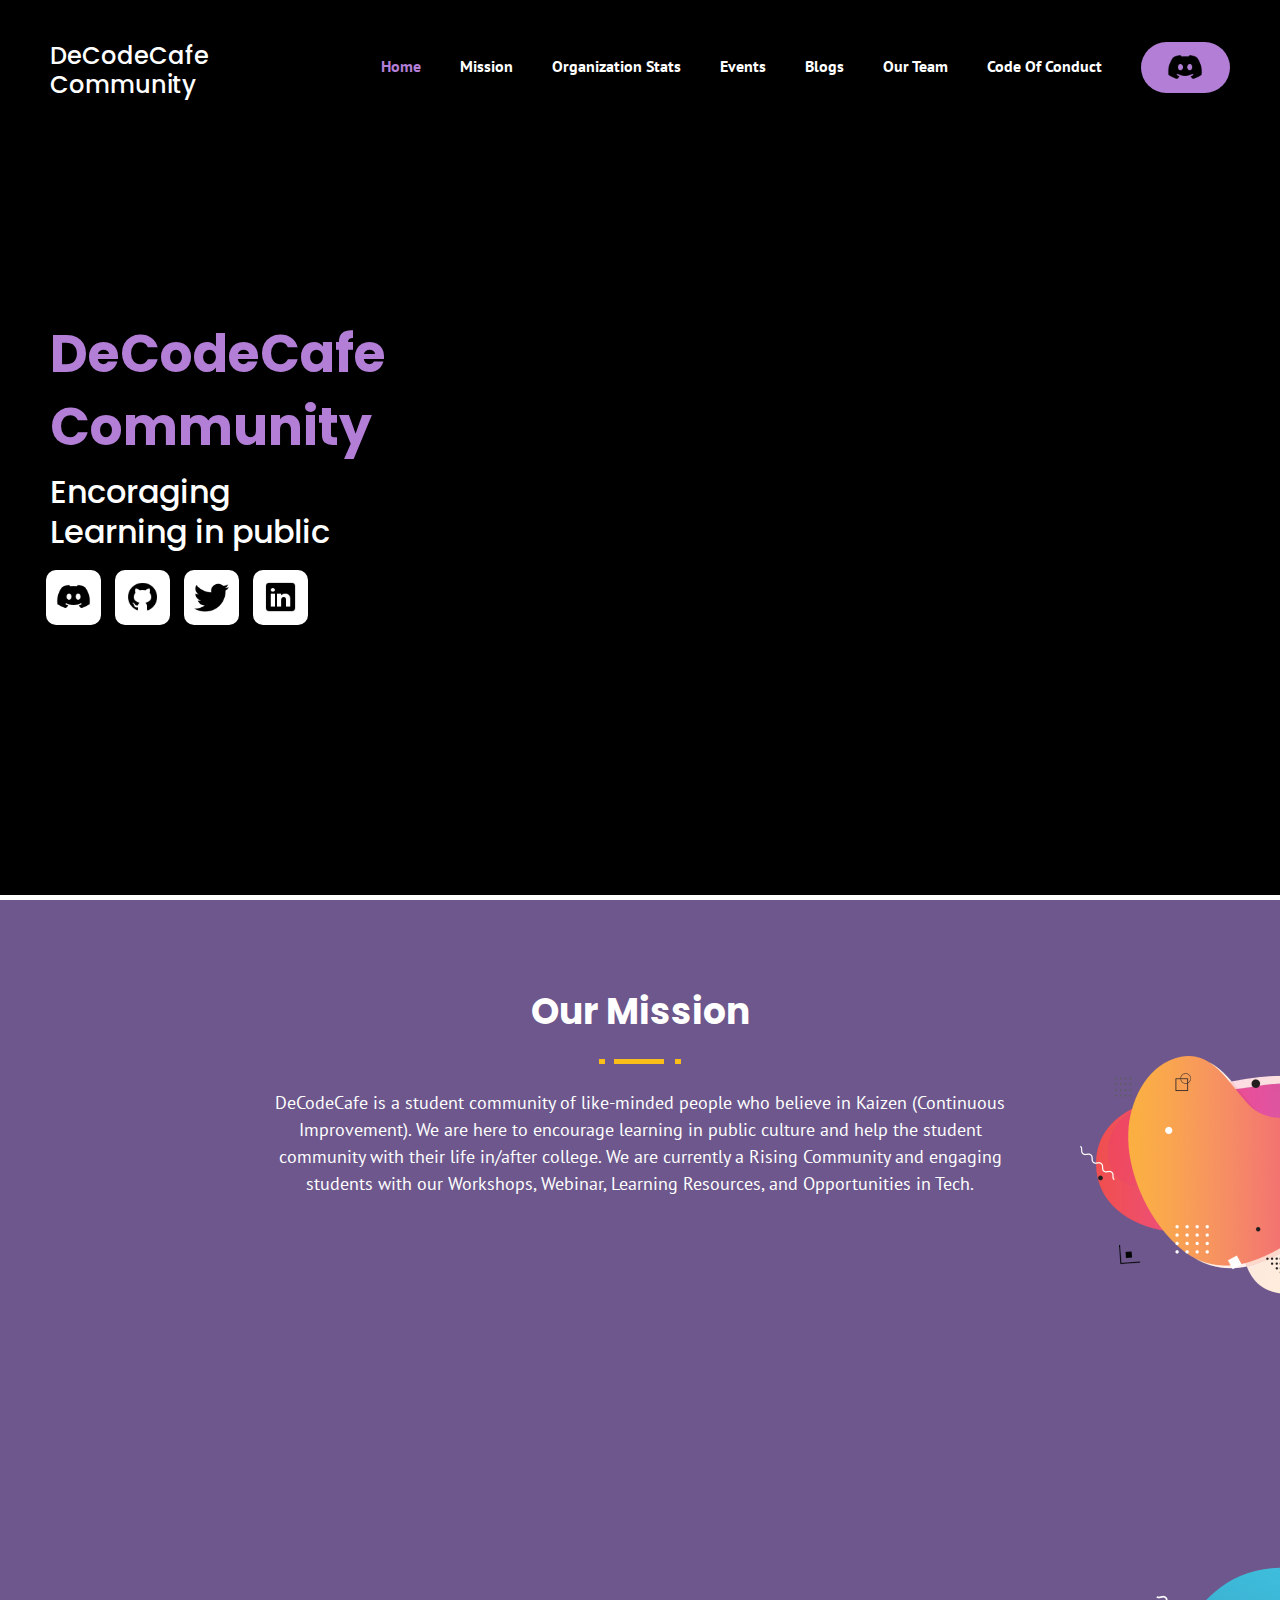
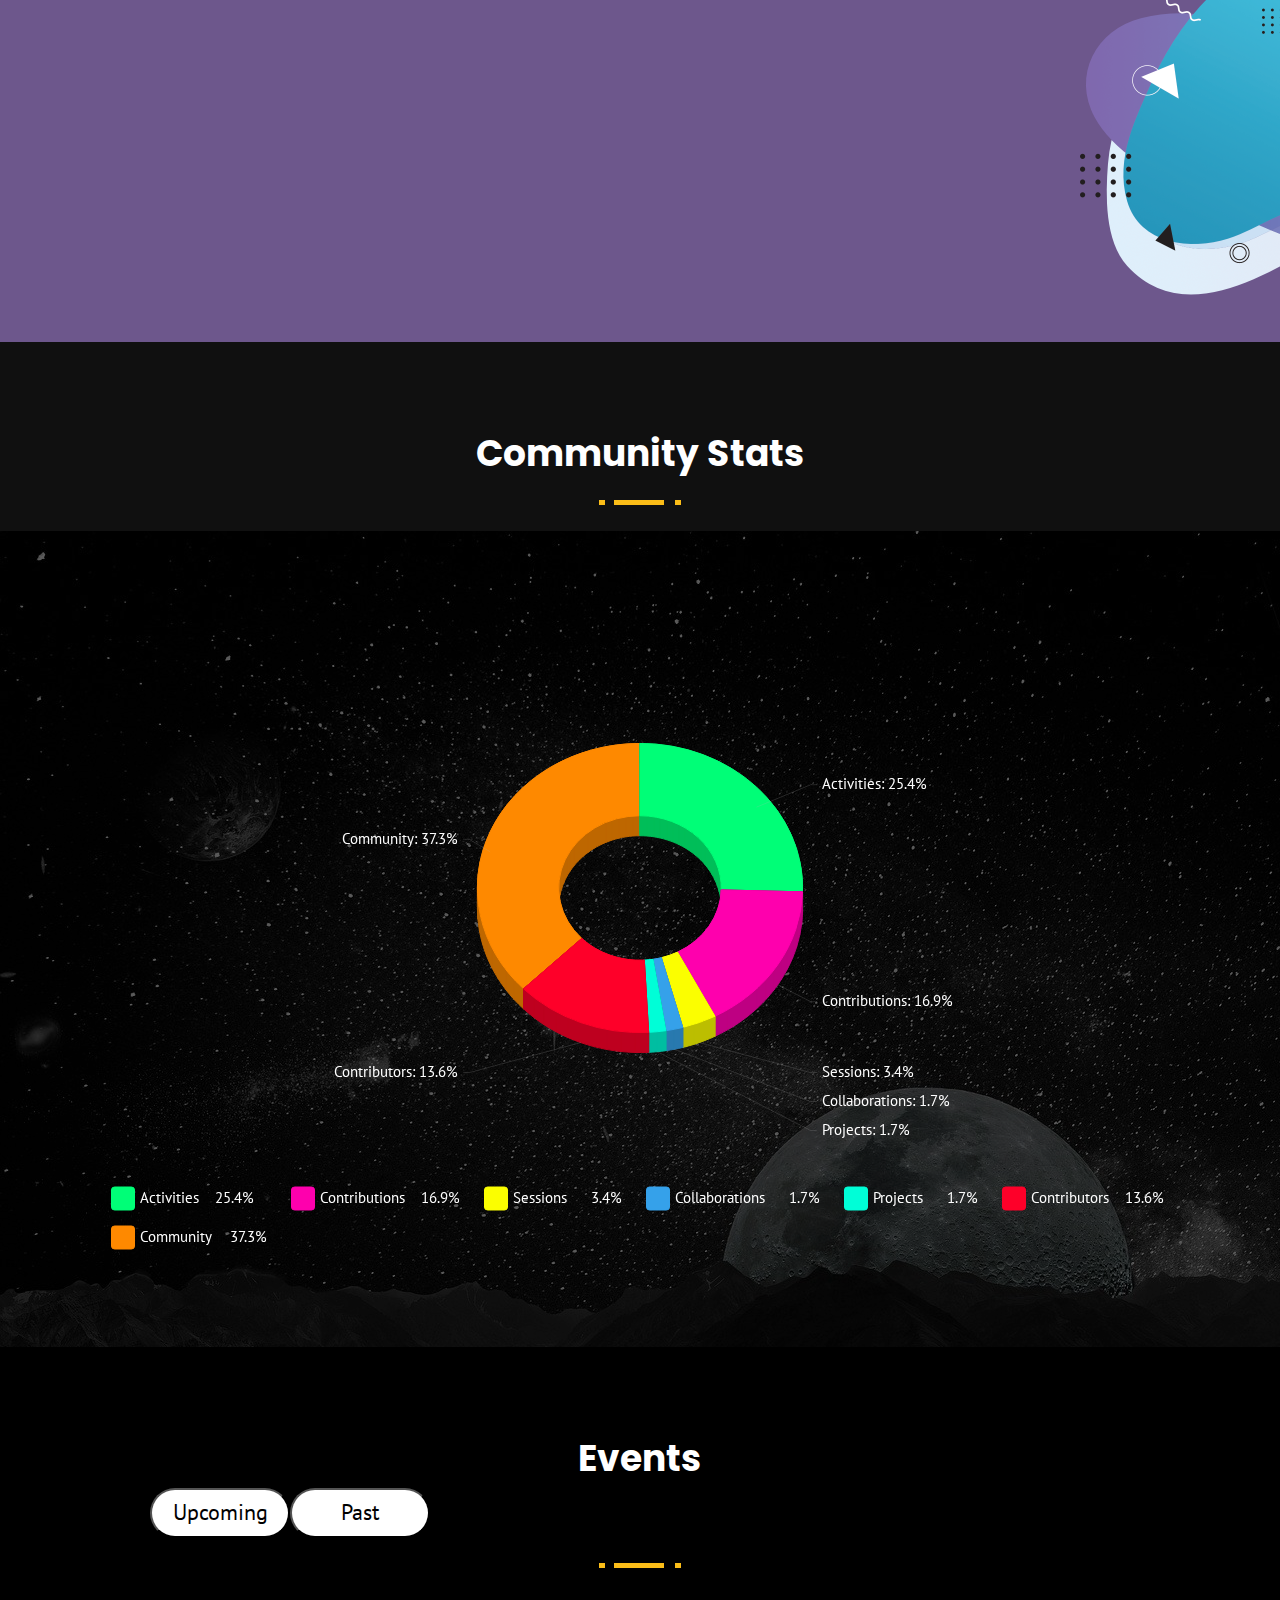
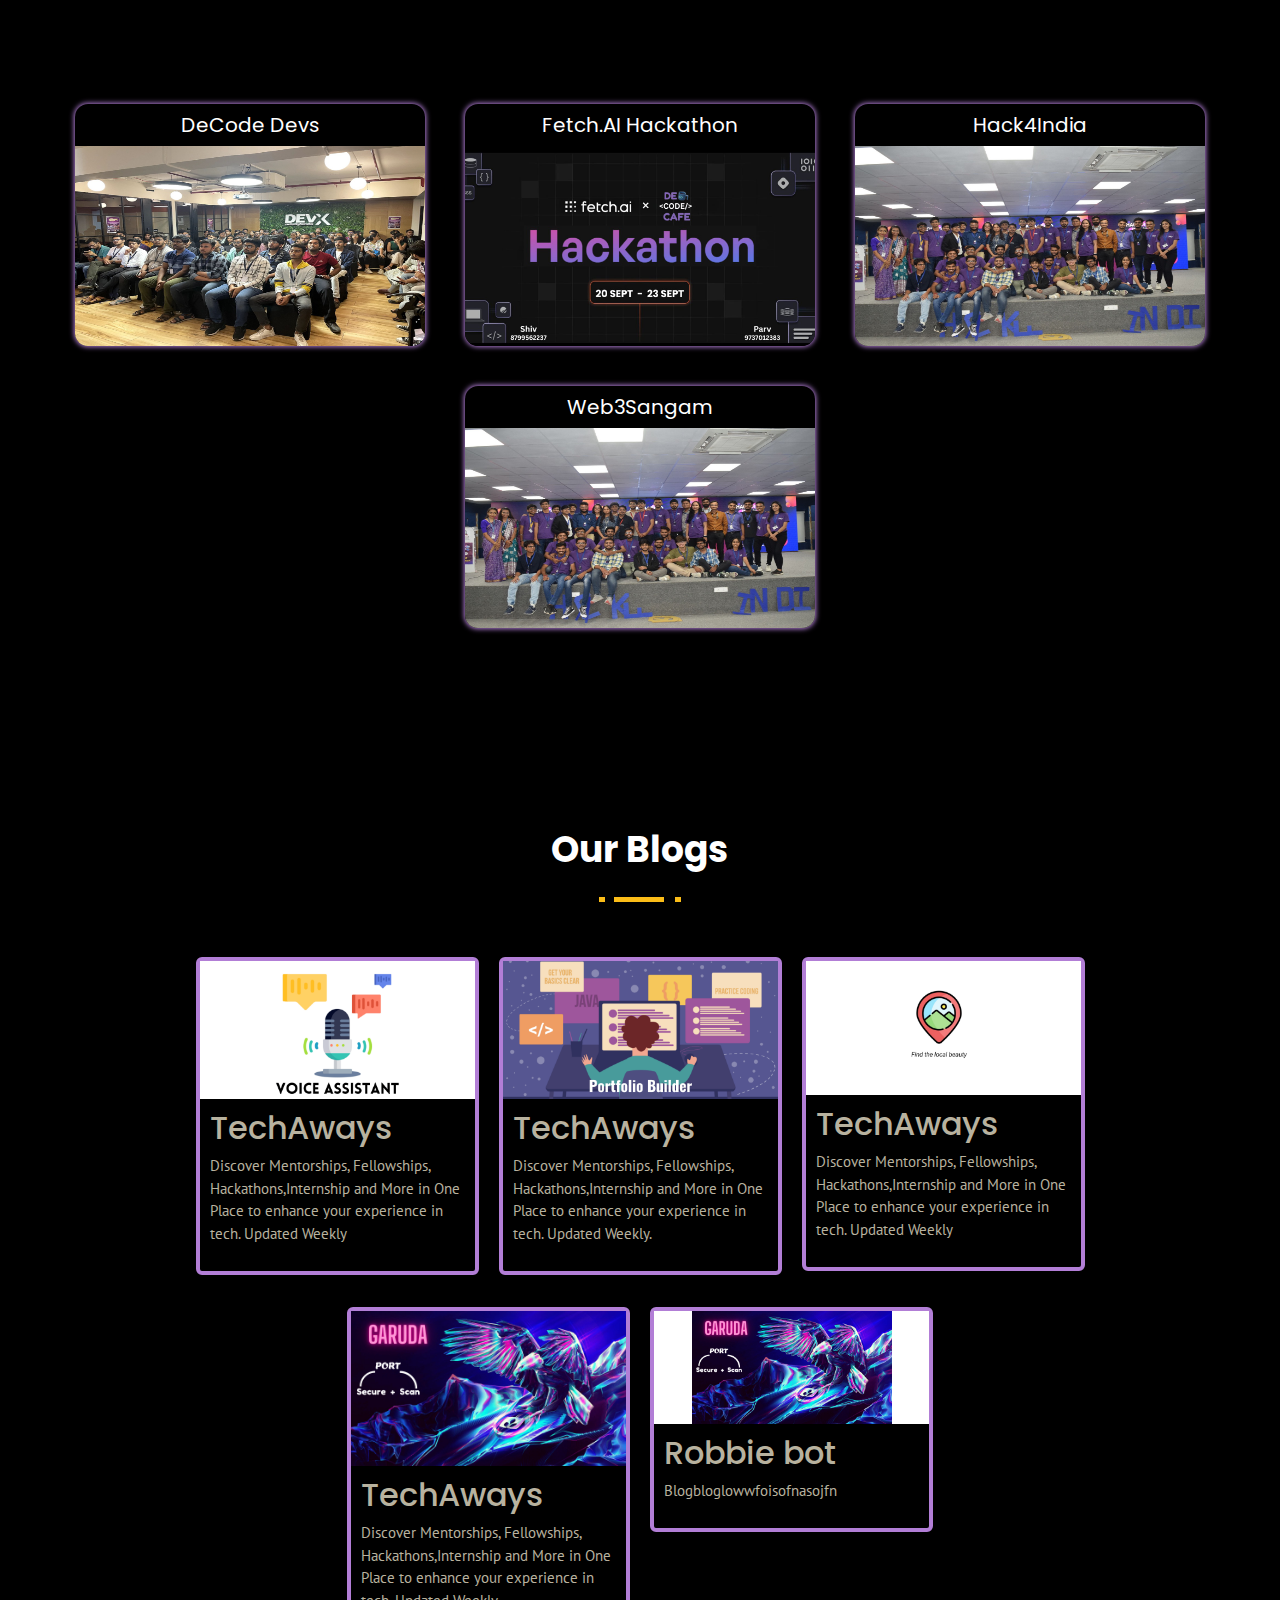
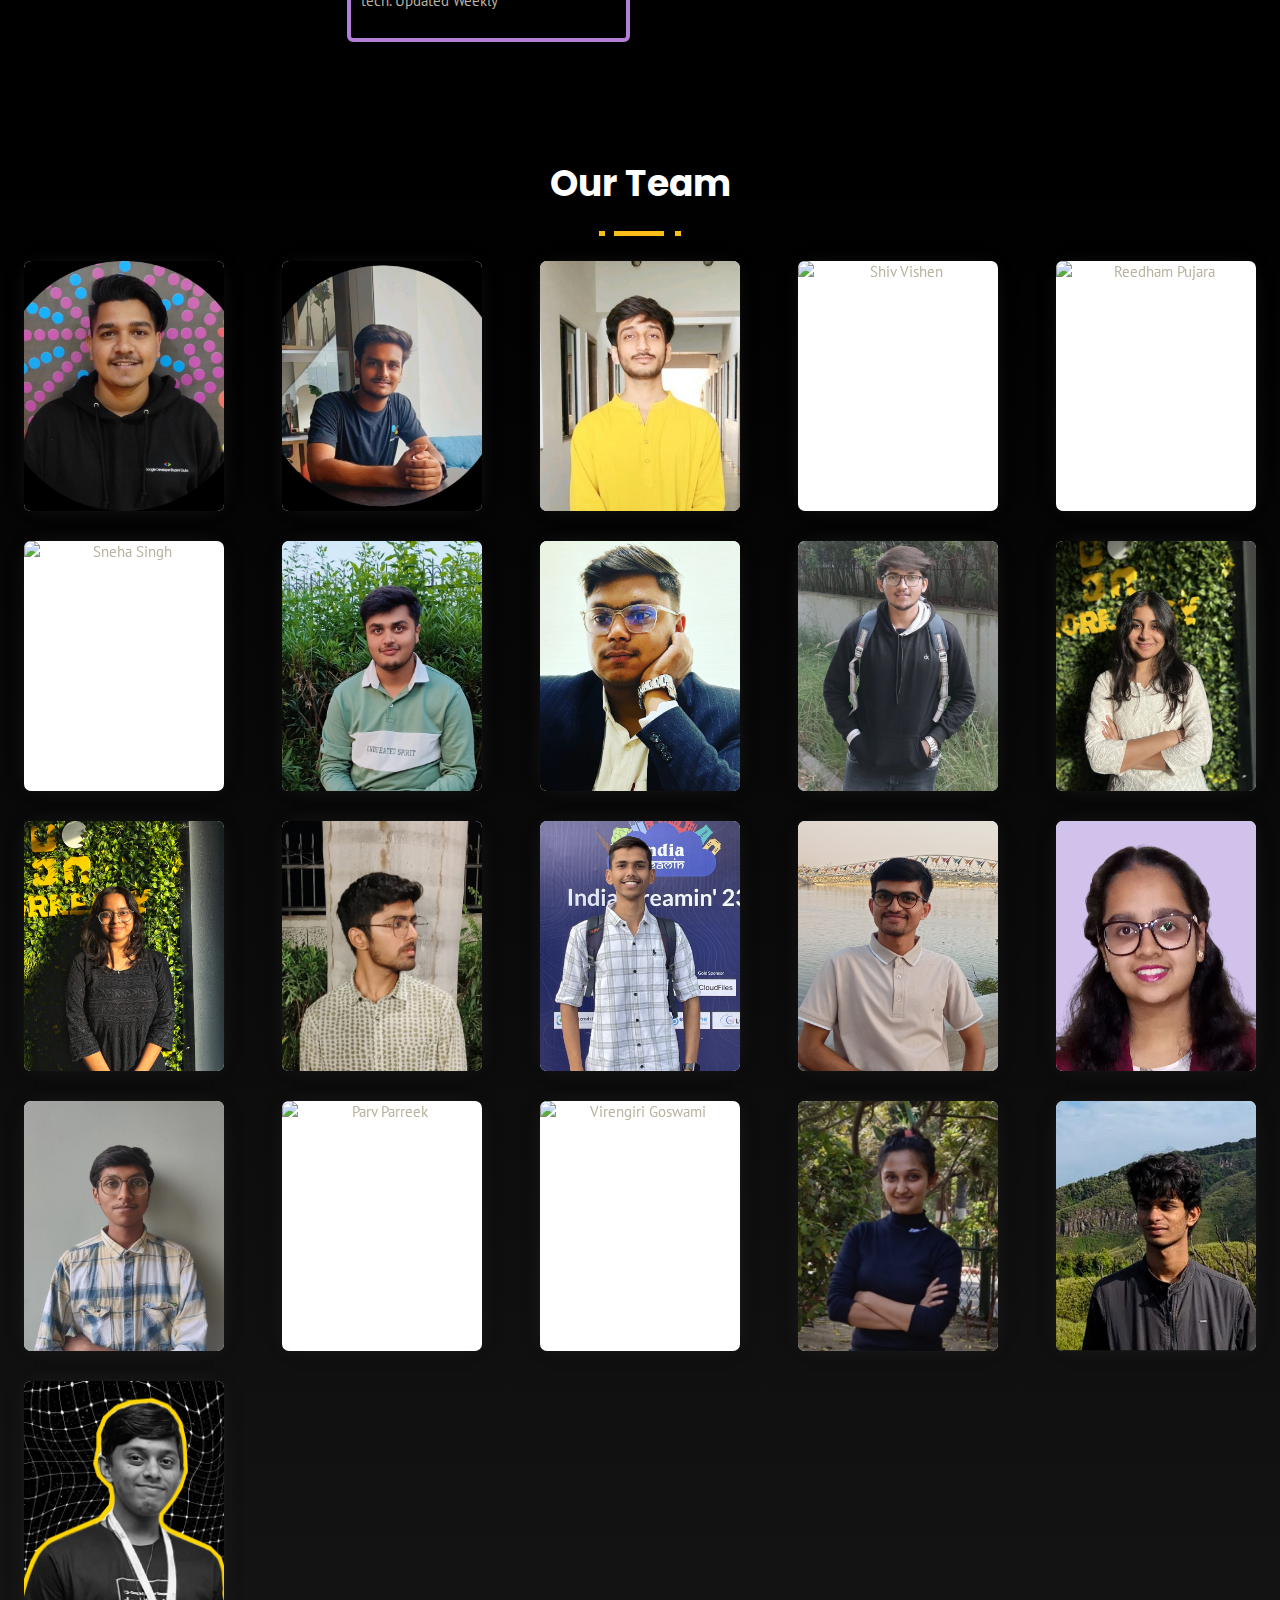
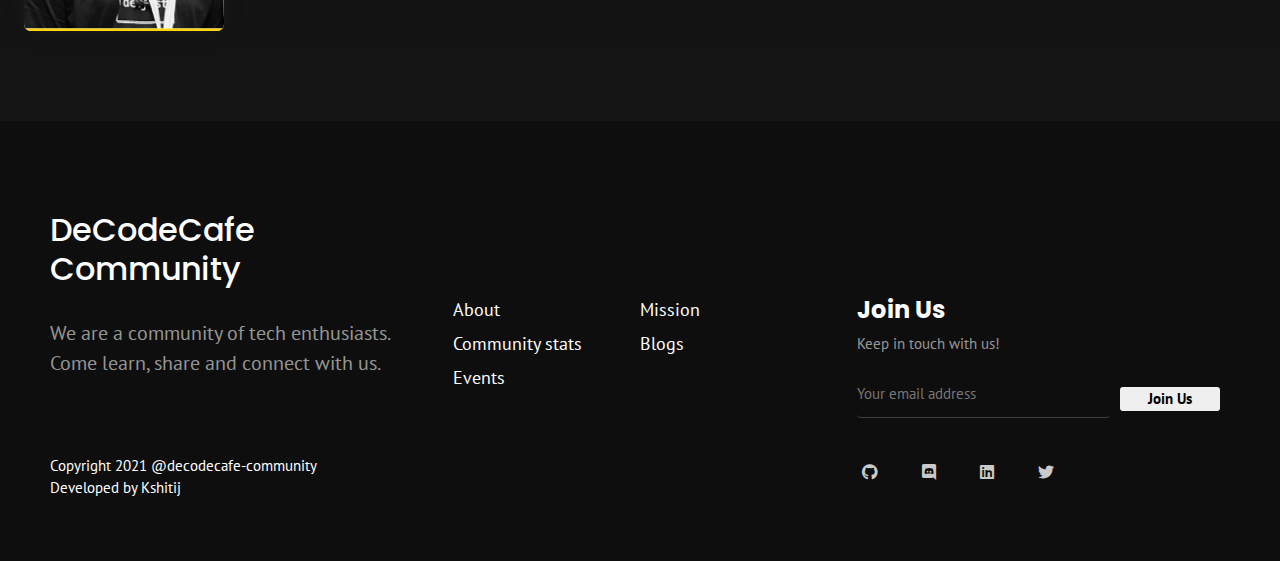
==== index.html @ fc72a438 "done" ====
<!DOCTYPE html>
<html lang="en" xml:lang="en">


<meta http-equiv="content-type" content="text/html;charset=UTF-8" />

<head>
    <meta charset="UTF-8" />
    <!-- Responsive Meta -->
    <meta name="viewport" content="width=device-width, initial-scale=1.0" />
    <meta property="og:image" content="images/image-media-3.jpg" />
    <meta http-equiv="X-UA-Compatible" content="ie=edge" />
    <!-- favicon & bookmark -->
    <link rel="apple-touch-icon-precomposed" sizes="144x144" href="images/bookmark.png" type="image/x-icon" />
    <!-- Font Family -->
    <link href="https://fonts.googleapis.com/css?family=PT+Sans:400,700" rel="stylesheet" />
    <link href="https://fonts.googleapis.com/css?family=Open+Sans:300,300i,400,400i,600,600i,700,700i,800,800i" rel="stylesheet" />
    <link href="https://fonts.googleapis.com/css?family=Poppins:300,400,500,600,700,800" rel="stylesheet" />
    <link rel="stylesheet" type="text/css" href="style.scss">
    <script src="https://s.pageclip.co/v1/pageclip.js" charset="utf-8"></script>
    <link rel="stylesheet" href="https://s.pageclip.co/v1/pageclip.css" media="screen">
    <!-- Website Title -->
    <title>Bauddhik-Geeks</title>

    <!-- Stylesheets Start -->
    <link rel="stylesheet" href="css/fontawesome.min.css" type="text/css" />
    <link rel="stylesheet" href="css/bootstrap.css" type="text/css" />
    <link rel="stylesheet" href="css/animate.css" type="text/css" />
    <link rel="stylesheet" href="css/owl.carousel.min.css" type="text/css" />
    <link rel="stylesheet" href="style.css" type="text/css" />
    <link rel="stylesheet" href="css/responsive.css" type="text/css" />
    <!-- Stylesheets End -->
    <!--[if lt IE 9]><script src="https://cdnjs.cloudflare.com/ajax/libs/html5shiv/3.7.3/html5shiv.js"></script><![endif]-->
    <!--[if lt IE 9]><script src="js/respond.js"></script><![endif]-->
</head>

<body>
    <!--Main Wrapper Start-->
    <div class="wrapper" id="top">
        <!--Header Start -->
        <header>
            <div class="container">
                <div class="row">
                    <div class="col-sm-6 col-md-3 logo bauddhik-logo">
                        <a href="#" title="Bauddhik-Geeks">
                        </a>
                        <a>
                            <h2 class="logo-txt" style="color: #fff;">
                                DeCodeCafe Community
                            </h2>

                        </a>
                    </div>
                    <div class="col-sm-6 col-md-9 main-menu" style="display: flex; justify-content: flex-end;">
                        <div class="menu-icon">
                            <span class="top"></span>
                            <span class="middle"></span>
                            <span class="bottom"></span>
                        </div>
                        <nav class="onepage">
                            <ul>
                                <li class="active"><a href="#about">Home</a></li>
                                <li><a href="#solution">Mission</a></li>
                                <li><a href="#token">Organization Stats</a></li>
                                <li><a href="#event">Events</a></li>
                                <li><a href="#blogs">Blogs</a></li>
                                <li><a href="#our-team">Our Team</a></li>
                                <li><a href="code-of-conduct.html">Code Of Conduct</a></li>

                                <li class="nav-btn">
                                    <a href="https://discord.gg/qAzMY9jFzd" target="_blank"><img style="margin-right: 5px" src="images/discord.png" height="35px" width="40px" /></a>
                                </li>
                            </ul>
                        </nav>
                    </div>
                </div>
            </div>
        </header>
        <!--Header End-->

        <!-- Content Section Start -->
        <div class="mid-container">
            <!-- Hero Section Start -->
            <div class="hero-main platinum-layout white-sec" id="about" style="background: black">
                <div class="animation-circle-main">
                    <div class="c-logo animate">
                    </div>
                    <svg></svg>
                </div>
                <!-- Background Animation Ends Here -->
                <div class="container" style="z-index: 999">
                    <div class="row align-items-center">
                        <div class="col-sm-12 col-md-6 hero-left">
                            <h1 class="center-name" style="font-weight: bold !important; color: #B27ED6 !important">
                                DeCodeCafe Community<br />
                            </h1>
                            <div class="sologan">Encoraging  <br>Learning in public
                            </div>
                            <div class="hero-btns popup" style="margin-top: 18px; margin-left: -4px">
                                <a href="https://discord.gg/qAzMY9jFzd" target="_blank"><button class="main-sc-btn"><img
                      src="images/discord.png" /></button></a>
                                <a href="https://github.com/DeCodeCafe" target="_blank"><button class="main-sc-btn"><img
                      src="images/github.png" /></button></a>
                                <a href="" target="_blank"><button class="main-sc-btn"><img
                      src="images/twiiter.png" /></button></a>
                                <a href="https://www.linkedin.com/company/decodecafe-community" target="_blank"><button
                    class="main-sc-btn"><img src="images/linkedin.png" /></button></a>
                            </div>

                        </div>
                        <div class="col-sm-12 col-md-6 wow fadeIn" data-wow-delay="0.5s" style="visibility: visible; animation-delay: 0.5s; animation-name: fadeIn"></div>
                    </div>
                </div>
            </div>
            <!-- Hero Section End -->

            <div class="benefits p-tb white-sec" style="position: relative" id="solution">
                <div id="gold-tech-bg"></div>
                <div class="gold-tech-bg-right"></div>
                <div id="gold-tech-bg-right2"></div>
                <div class="container">
                    <div class="sec-title text-center">
                        <h3>Our Mission</h3>
                    </div>
                    <div class="sub-txt text-center">
                        <p>DeCodeCafe is a student community of like-minded people who believe in Kaizen (Continuous Improvement). We are here to encourage learning in public culture and help the student community with their life in/after college. We are currently a Rising Community and engaging students with our Workshops, Webinar, Learning Resources, and Opportunities in Tech.
                        </p>
                    </div>
                </div>
                <div class="container">
                    <div class="benefits-boxes row">
                        <div class="col-md-6">
                            <div class="item wow fadeInUp" data-wow-delay="0.1s">
                                <div class="bf-details">
                                    <h3>Whom is it for?</h3>
                                    <p>Decode Cafe is a community designed for individuals interested in programming, software development, and technology. It aims to provide a space for developers, engineers, and tech enthusiasts to learn, share knowledge, and collaborate on projects. </p>
                                </div>
                            </div>

                        </div>
                        <div class="col-md-6">
                            <div class="item wow fadeInUp">
                                <div class="bf-image">
                                    <img width="70px" src="images/icon/shield.svg" alt="Cloud Based" />
                                </div>
                                <div class="bf-details">
                                    <h3>Benefits</h3>
                                    <p>Get opportunities in different domains and build your resume by creating various project by collaborating with other folks in the community.</p>
                                </div>
                            </div>
                        </div>
                        <div class="col-md-6">
                            <div class="item wow fadeInUp" data-wow-delay="0.1s">
                                <div class="bf-image">
                                    <img width="70px" src="images/icon/farm.svg" alt="No transaction fees" />
                                </div>
                                <div class="bf-details">
                                    <h3>Community</h3>
                                    <p>Being a techie community, we assure pretty much everything you ask for! We together conduct events and workshops, hold sessions and talks, and even host coding competitions and hackathons.</p>
                                </div>
                            </div>
                        </div>
                        <div class="col-md-6">
                            <div class="item wow fadeInUp">
                                <div class="bf-image">
                                    <img width="70px" src="images/icon/launch.svg" alt="Read Time Update" />
                                </div>
                                <div class="bf-details">
                                    <h3>Opportunities</h3>
                                    <p>The Organization is an opportunity bundle which includes many fields of knowledge. Explore it in your ways and learn it along us!</p>
                                </div>
                            </div>
                        </div>
                        <div class="col-md-6">
                            <div class="item wow fadeInUp" data-wow-delay="0.2s">
                                <div class="bf-image">
                                    <img width="70px" src="images/icon/swap.svg" alt="Strong teams & Advisors" />
                                </div>
                                <div class="bf-details">
                                    <h3>Reciprocate</h3>
                                    <p>Reciprocate your knowledge and skills with other techies in community enhancing EVERYONE's knowledge and growth.</p>
                                </div>
                            </div>
                        </div>
                        <div class="col-md-6">
                            <div class="item wow fadeInUp" data-wow-delay="0.2s">
                                <div class="bf-image">
                                    <img width="70px" src="images/icon/profit.svg" alt="Protects the identity" />
                                </div>
                                <div class="bf-details">
                                    <h3>Collaboration</h3>
                                    <p>Collaborate with folks from different regions and learn and connect with geeks</p>
                                </div>
                            </div>
                        </div>
                    </div>
                </div>
            </div>


            <!-- Token Structure start -->
            <div class="token-structure p-t white-sec" id="token">
                <div class="container">
                    <div class="sec-title text-center">
                        <h3>Community Stats</h3>
                    </div>
                </div>
                <div class="token-struc-bottom p-tb">
                    <div class="container token-bsc">
                        <div style="text-align: center;">
                            <ul class="token-bsc-content" style="list-style: none;">
                            </ul>
                        </div>
                        <div style="display: flex; justify-content: center; color: #fff !important">
                            <div id="amchart"></div>
                            <!-- Am Charts-->
                            <script src="assets/script/core.js"></script>
                            <script src="assets/script/chart.js"></script>
                            <script src="assets/script/dark.js"></script>
                            <script src="assets/script/animate.js"></script>
                            <script src="js/amChart.js"></script>
                        </div>
                    </div>
                </div>
            </div>
        </div>
        <!-- Token Structure end -->
      
        <!-- The Partner start -->

        <!-- Brand logo end -->
    </div>

    <!-- workshop section start from here  -->

    <div class="workshop_div p-tb" id="event">
        <section class="worksection">
            <div class="sec-title text-center worktitle">
                <h3>Events</h3>
                <div class="button">
                    <button class="Upcoming" onclick="display_upcoming_events()">Upcoming</button>
                    <button class="btn-4 past" onclick="display_past_events()">Past</button>
                </div>  
            </div>
            <div class="workrow">
                <!-- Events will be dynamically added here -->
            </div>
        </section>
    </div>
    

    <!-- workshop section end  -->

    <div id="blogs" class="p-tb white-sec dark-bg blog-section">
        <div class="sec-title text-center">
            <h3>Our Blogs</h3>
        </div>
        <div class="container">
            <div class="partner-logo-row">
                <div class="item prj-item">
                    <a href="https://techaways.tech/">
                        <img src="images/projects/voiceassi.png" style="max-width: 100%; max-height: 200px" alt="loclens">
                    </a>
                    <div class="prj-desc">
                        <h2>TechAways</h3>
                            <p>Discover Mentorships, Fellowships, Hackathons,Internship and More in One Place to enhance your experience in tech. Updated Weekly</p>
                            <!-- <span class="prj-author">-By <a href="https://github.com/Nitesh-thapliyal">Nitesh Thapliyal</a></span> -->
                    </div>
                </div>
                <div class="item prj-item">
                    <a href="https://techaways.tech/">
                        <img src="images/projects/protfoliobuild.png" style="max-width: 100%; max-height: 200px" alt="loclens">
                    </a>
                    <div class="prj-desc">
                        <h2>TechAways</h2>
                        <p>Discover Mentorships, Fellowships, Hackathons,Internship and More in One Place to enhance your experience in tech. Updated Weekly.</p>
                        <!-- <span class="prj-author">-By <a href="https://github.com/harikanani">Hari kanani</a></span> -->
                    </div>
                </div>
                <div class="item prj-item">
                    <a href="https://techaways.tech/">
                        <img src="images/projects/loclens.jpg" style="max-width: 100%; max-height: 200px" alt="loclens">
                    </a>
                    <div class="prj-desc">
                        <h2>TechAways</h2>
                        <p>Discover Mentorships, Fellowships, Hackathons,Internship and More in One Place to enhance your experience in tech. Updated Weekly</p>
                        <!-- <span class="prj-author">-By <a href="https://github.com/kevalvavaliya">Keval</a>, <a href="https://github.com/abhigoyani">Abhi</a> and <a href="https://github.com/adityamangal1">Aditya</a></span> -->
                    </div>
                </div>
                <div class="item prj-item">
                    <a href="https://techaways.tech/">
                        <img src="images/projects/garuda.jpeg" style="max-width: 100%; max-height: 200px" alt="garuda">
                    </a>
                    <div class="prj-desc">
                        <h2>TechAways</h3>
                            <p>Discover Mentorships, Fellowships, Hackathons,Internship and More in One Place to enhance your experience in tech. Updated Weekly</p>
                            <!-- <span class="prj-author">-By <a href="https://github.com/MrinankBhowmick">Mrinank</a></span> -->
                    </div>
                </div>
                <div class="item prj-item">
                    <div style="text-align: center;background-color:#fff;">
                        <a href="https://techaways.tech/">
                            <img src="images/projects/garuda.jpeg" style="width:200px; max-height: 200px;" alt="garuda">
                        </a>
                    </div>
                    <div class="prj-desc">
                        <h2>Robbie bot</h3>
                            <p>Blogbloglowwfoisofnasojfn</p>
                    </div>
                </div>
            </div>
        </div>

    </div>
    <!-- The Partner end -->
    <!-- The Media start -->
    <div class="blog-section p-tb" style="background: #f2f2f2" id="our-team">
        <div class="container">
            <div class="sec-title text-center" style="color: #fff">
                <h3>Our Team</h3>
            </div>
        </div>
        <div class="contributors"></div>
    </div>
    <!-- The Media end -->
    <div class="eeflux-quote">

    </div>
    <!-- Content Section End -->
    <div class="clear"></div>

    <div class="end-searching"></div>

    <!--footer Start-->
    <footer class="footer-3">
        <div class="container">
            <div class="row">
                <div class="col-md-4 footer-box-1">
                    <div class="footer-logo">
                        <a href="#top" title="">
                            <h2>DeCodeCafe Community</h2>
                        </a>
                    </div>
                    <p style="font-size: 20px; font-weight: 400">We are a community of tech enthusiasts. Come learn, share and connect with us.
                    </p>
                </div>
                <div class="col-md-4 footer-box-2">
                    <ul class="footer-menu onepage">
                        <li><a href="#about">About</a></li>
                        <li><a href="#solution">Mission</a></li>
                        <li><a href="#token">Community stats</a></li>
                        <li id="documetation"><a href="#blogs">Blogs</a></li>
                        <li id="whitepaper"><a href="#event">Events</a></li>
                        <li></li>
                    </ul>
                </div>

                <div class="col-md-4 footer-box-3">
                    <h4>Join Us</h4>
                    <p>Keep in touch with us!</p>
                    <div class="newsletter">
                        <form action="mailchimp here" method="post">
                            <div class="input"><input type="email" name="email" placeholder="Your email address" required /></div>
                            <button type="submit" class="pageclip-form__submit submit news_email_submit"><span>Join Us</span></button>
                            <!--<div class="submit"><input class="btn" type="submit" name="subscribe" value="Join us" /></div> -->
                        </form>
                    </div>
                    <div class="socials" id="socials">
                        <ul>
                            <li>
                                <a href="http://127.0.0.1:5500/images/github.png"><i class="fab fa-github"></i></a>
                            </li>
                            <li>
                                <a href="https://discord.gg/qAzMY9jFzd"><i class="fab fa-discord"></i></a>
                            </li>
                            <li>
                                <a href="http://127.0.0.1:5500/images/linkedin.png"><i class="fab fa-linkedin"></i></a>
                            </li>
                            <li>
                                <a href="http://127.0.0.1:5500/"><i class="fab fa-twitter"></i></a>
                            </li>
                        </ul>
                    </div>
                </div>
            </div>
            <div class="row">
                <div class="col-md-4">
                    <div class="copyrights style-1">Copyright 2021 @decodecafe-community</div>
                    <div>
                        <p style="color: #fff;"> Developed by <a style="color: #ffffff;" href="https://techaways.tech/">
                       <a style="color: #ffffff;" href="https://techaways.tech/">Kshitij</a> </P>
                    </div>

                </div>
            </div>
        </div>
    </footer>
    <!--footer end-->
    </div>
    <!--Main Wrapper End-->

    <script src="js/jquery.min.js"></script>
    <script src="js/bootstrap.min.js"></script>
    <script src="js/onpagescroll.js"></script>
    <script src="js/wow.min.js"></script>
    <script src="js/jquery.countdown.js"></script>
    <script src="js/owl.carousel.js"></script>
    <script src="js/Chart.js"></script>
    <script src="js/chart-function.js"></script>
    <script src="js/script.js"></script>
    <script src="js/particles.js"></script>
    <script src="js/gold-app.js"></script>
    <script type="text/javascript">
        function isScrolledIntoView(elem) {
            var docViewTop = jQuery(window).scrollTop()
            var docViewBottom = docViewTop + jQuery(window).height()
            var elemTop = jQuery(elem).offset().top
            var elemBottom = elemTop + jQuery(elem).height()
            return elemBottom <= docViewBottom && elemTop >= docViewTop
        }
        jQuery(window).scroll(function() {
            jQuery('.about-mercury-animation').each(function() {
                if (isScrolledIntoView(this) === true) {
                    jQuery(this).addClass('visible')
                }
            })
            jQuery('.token-pricing-section').each(function() {
                if (isScrolledIntoView(this) === true) {
                    jQuery(this).addClass('visible')
                }
            })
        })
        jQuery(document).ready(function() {
            jQuery('.allocation-list-point li:first-child').addClass('hover')
            jQuery('.allocation-list-point li .point').hover(function() {
                jQuery('.allocation-list-point li').removeClass('hover')
                jQuery(this).parent('li').addClass('hover')
            })
        })
    </script>
    <script>
        $('g:has(> g[stroke="#3cabff"])').hide();
    </script>
    <script>
        // When the user clicks on div, open the popup
        function myFunction() {
            console.log(1)
            var popup = jQuery('#myPopup')
            popup.toggleClass('show')
        }
    </script>
    <script>
        $(window).on('load', function() {
            setTimeout(removeLoader, 1000);
        });

        function removeLoader() {
            $('#loading').hide();
        }
    </script>
    <script src="js/contri.js"></script>
    <script src="js/main_workshop.js"></script>
</body>

</html>
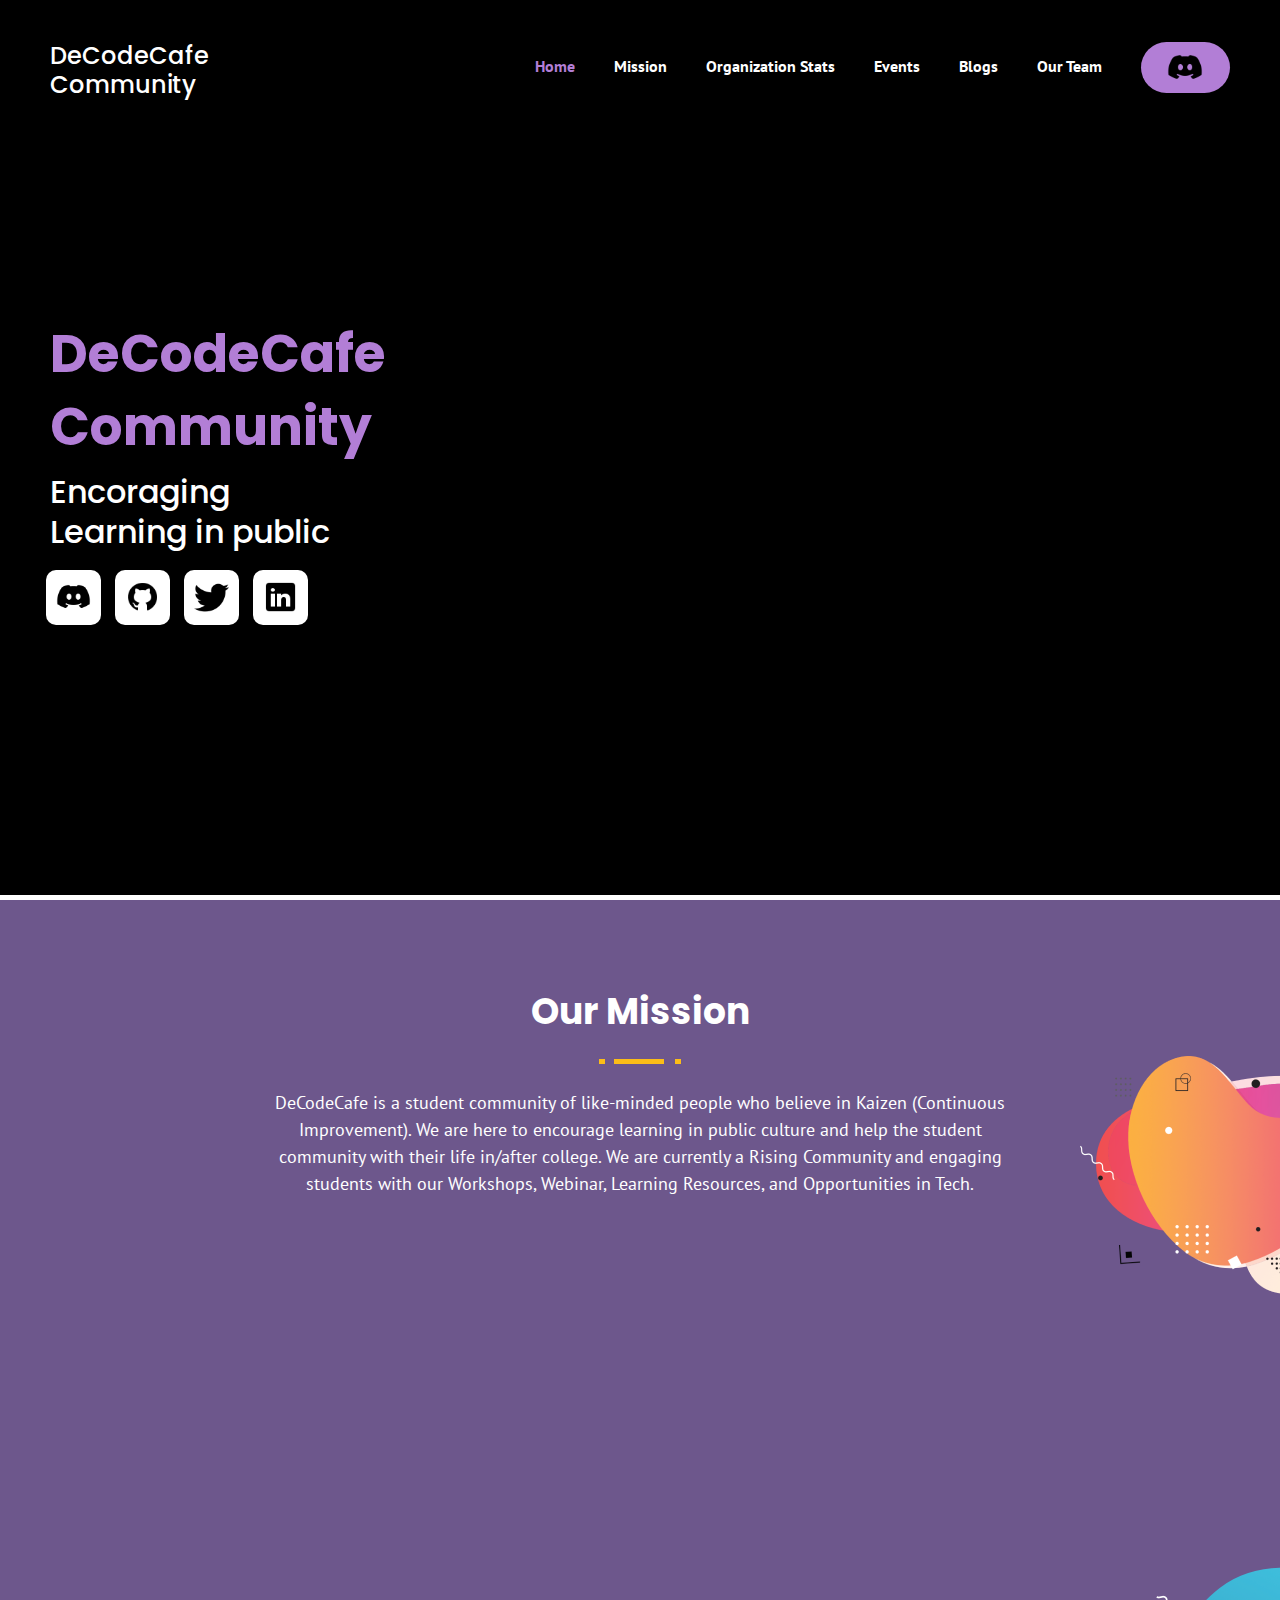
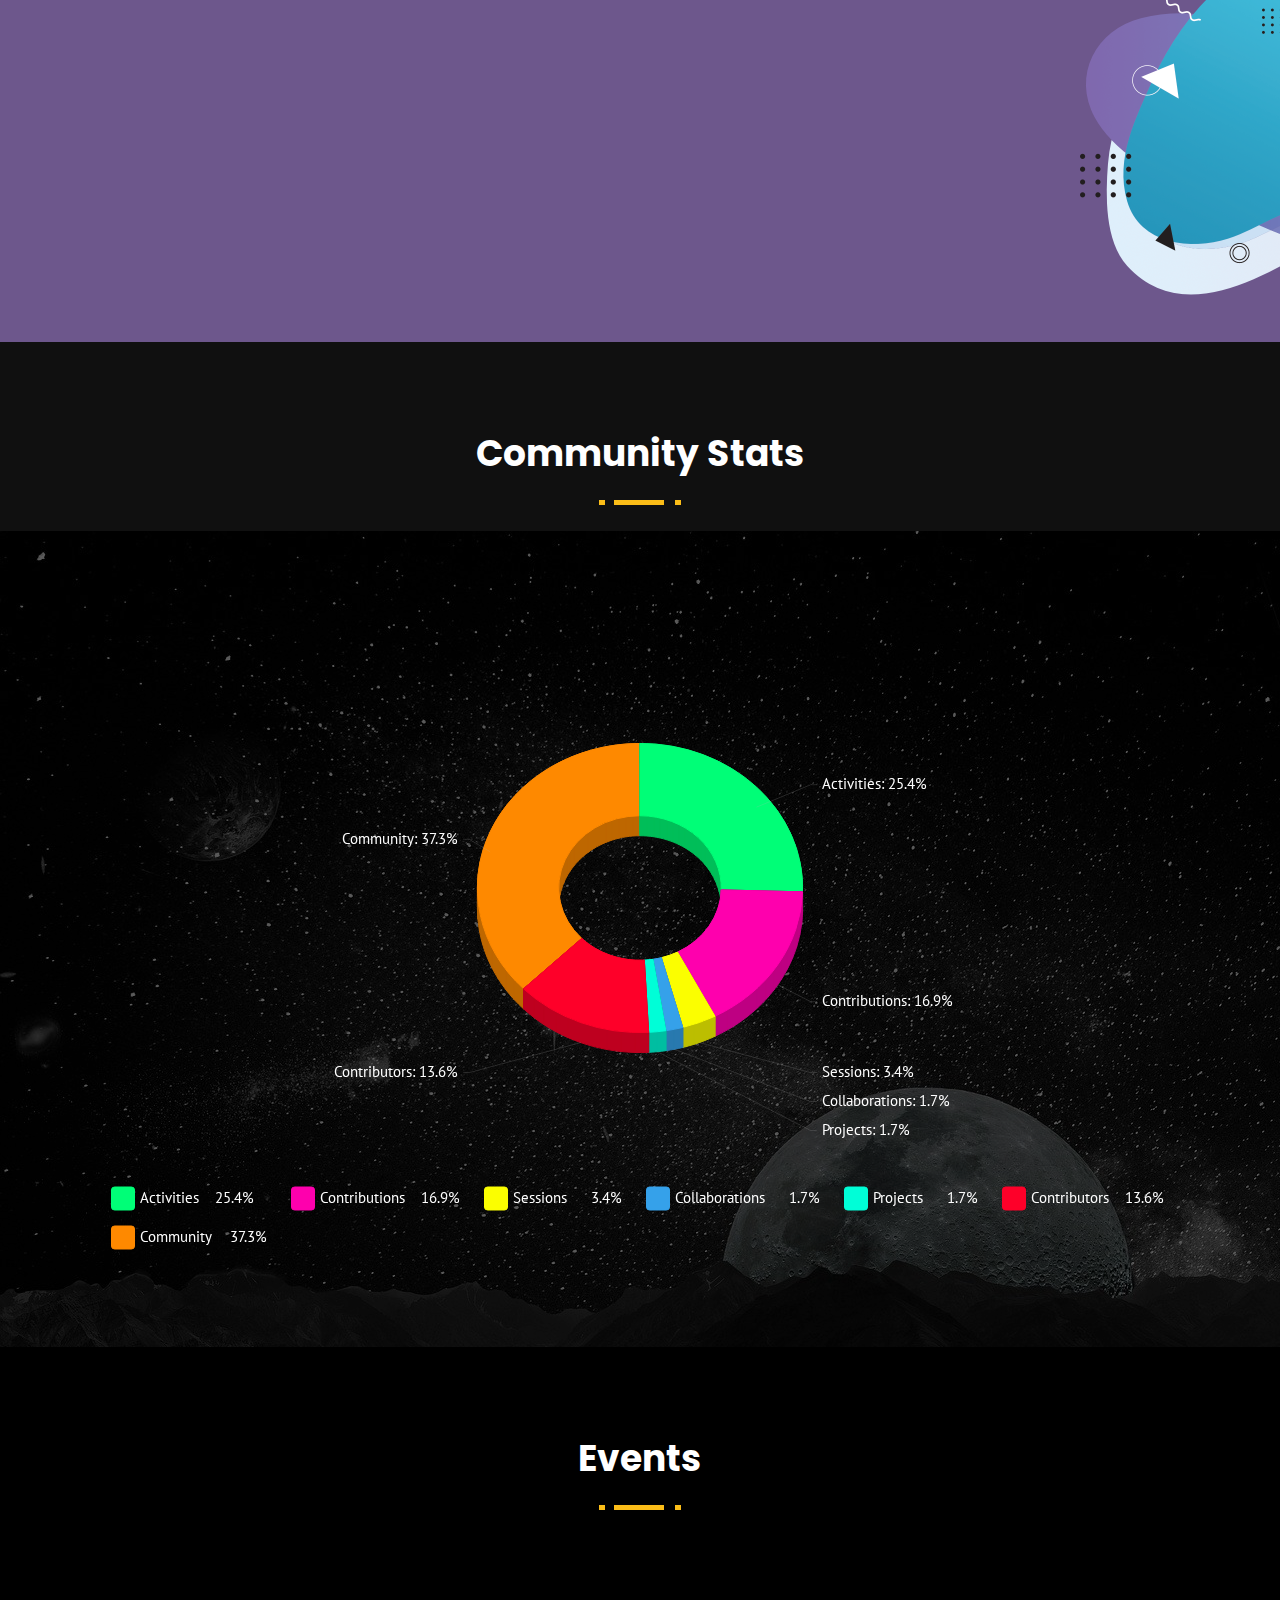
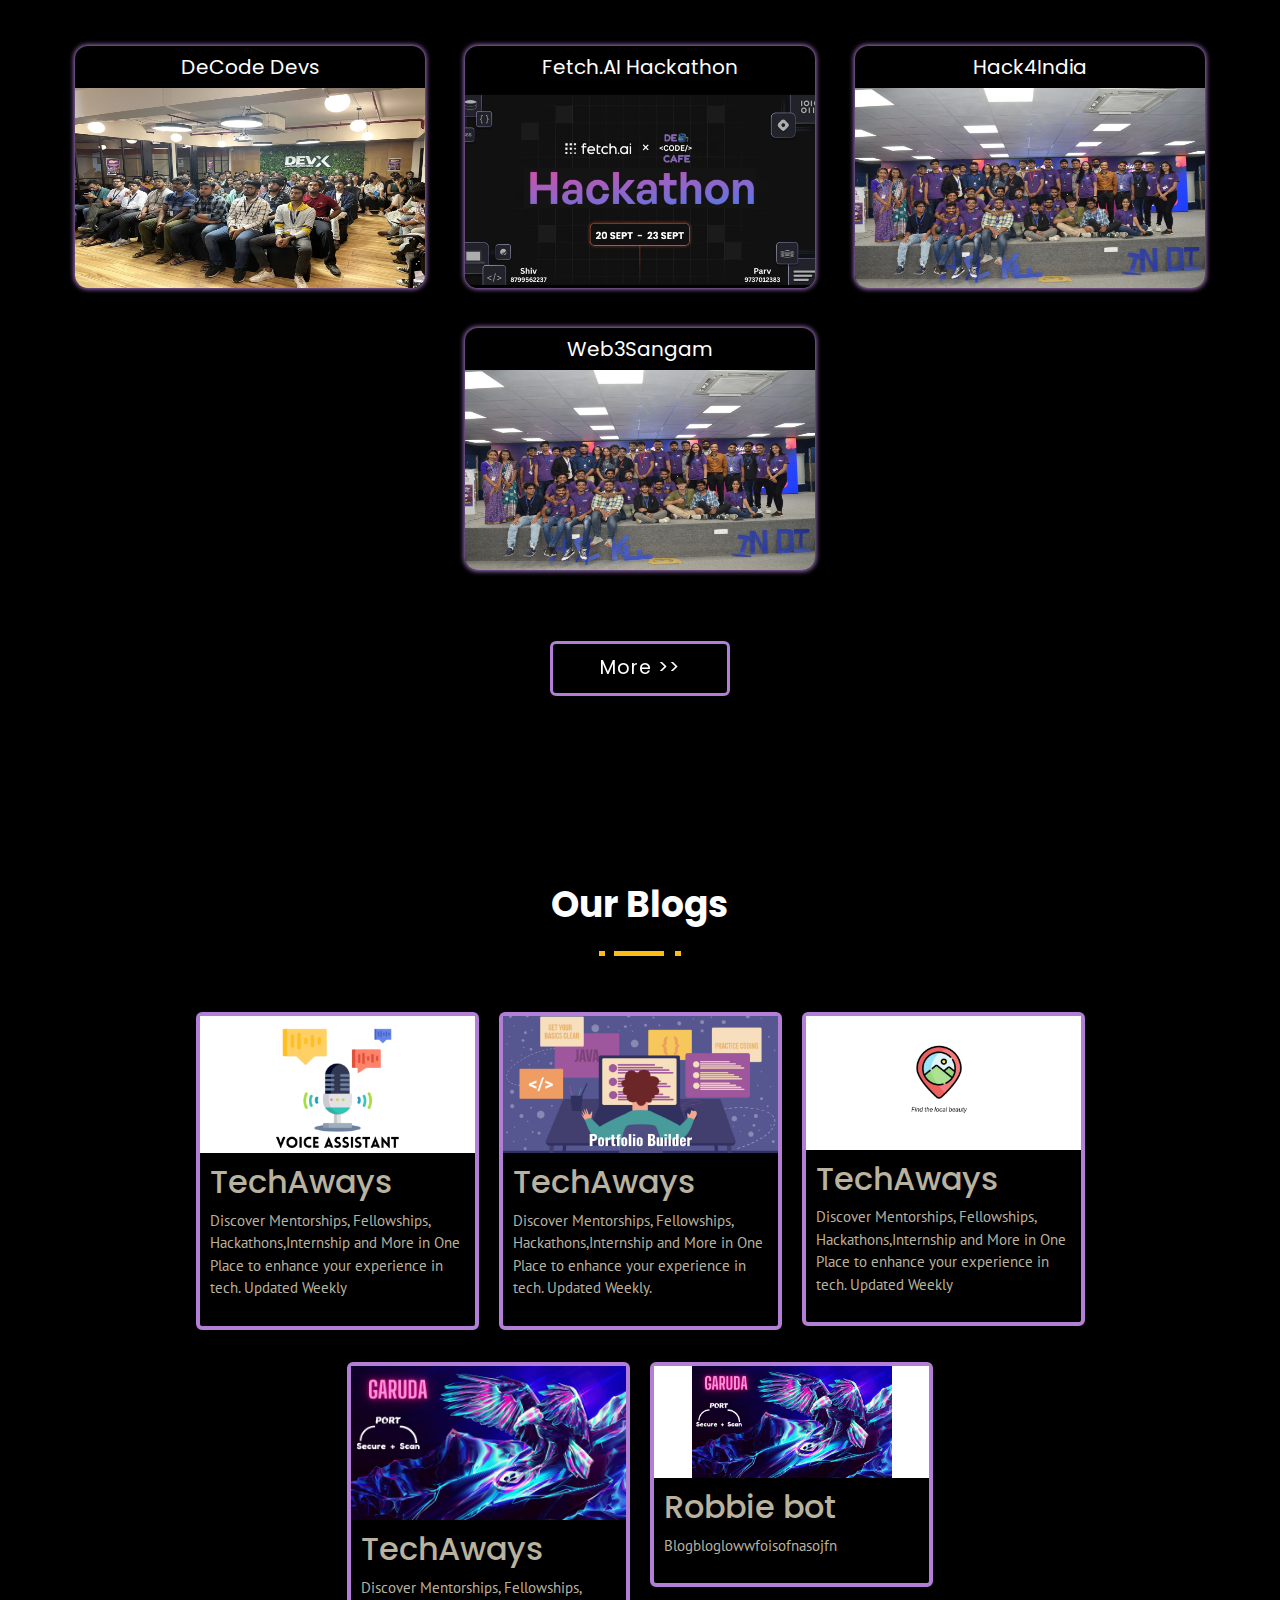
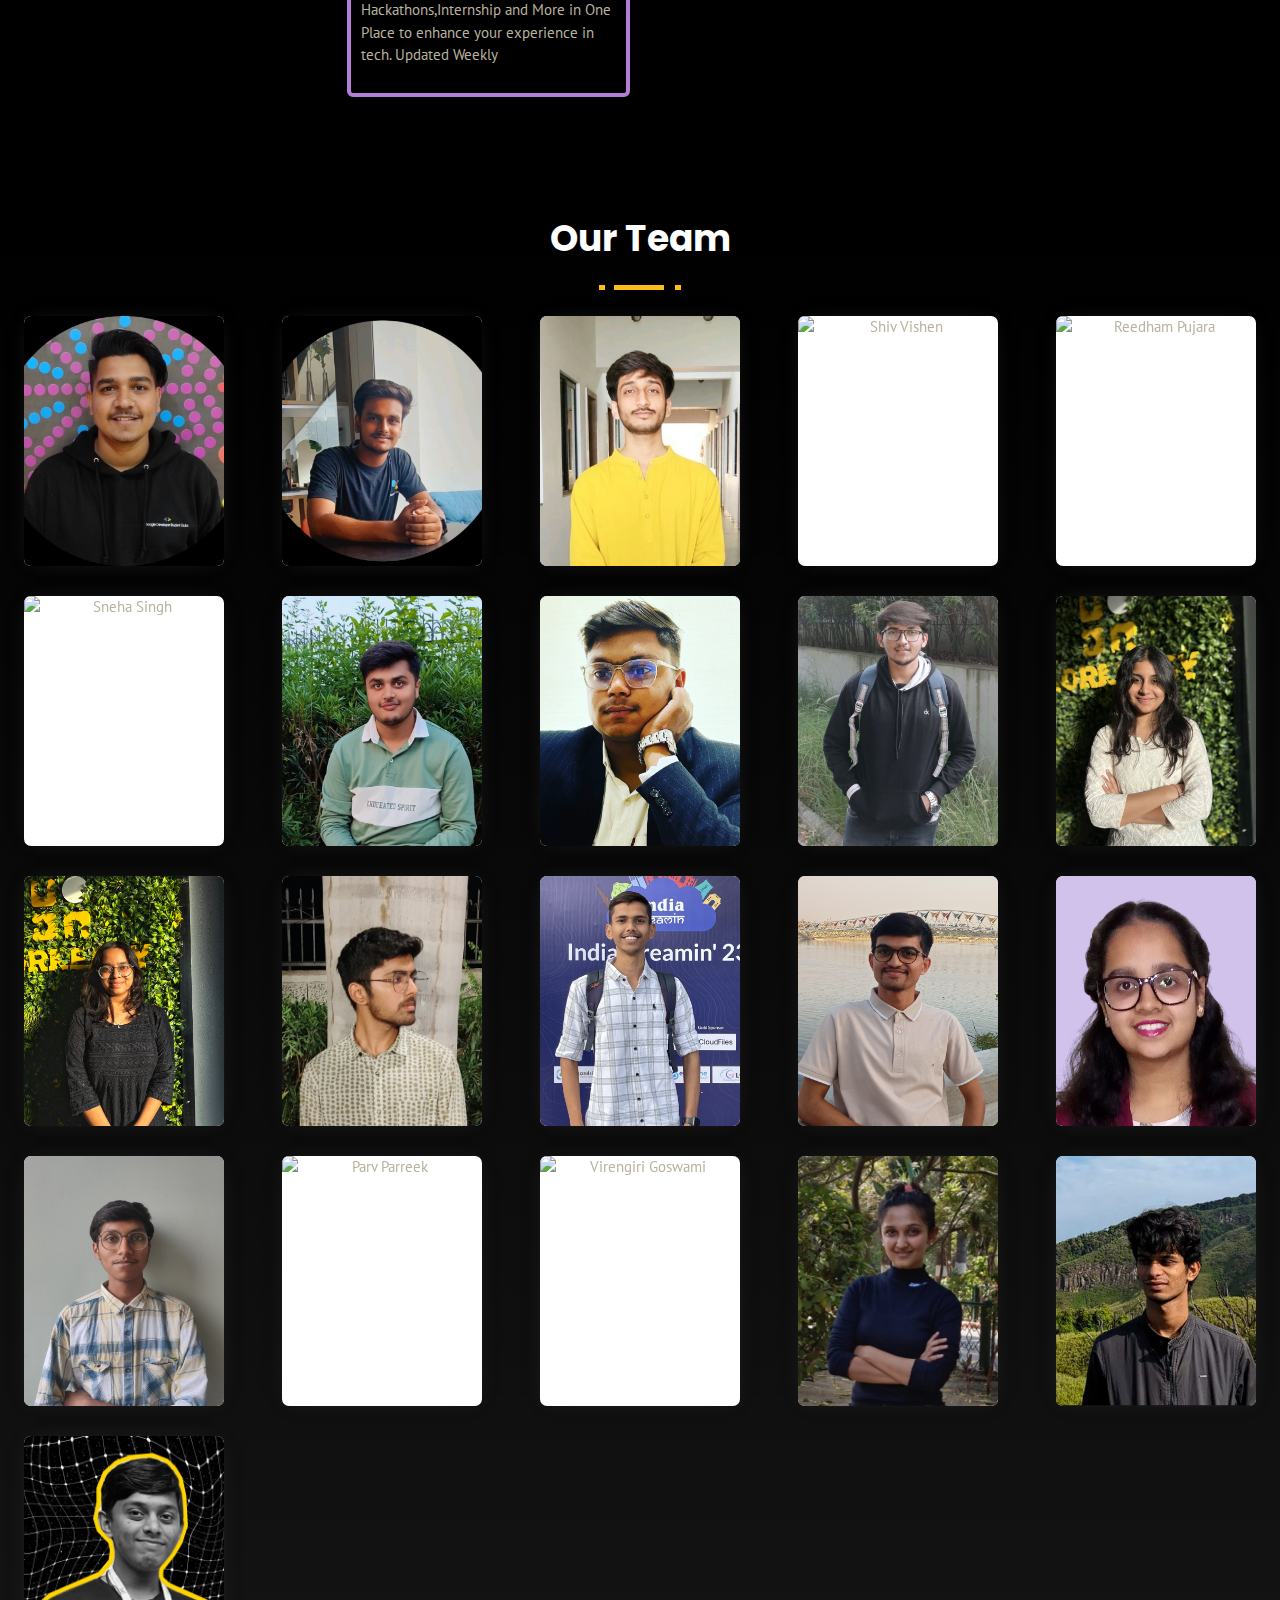
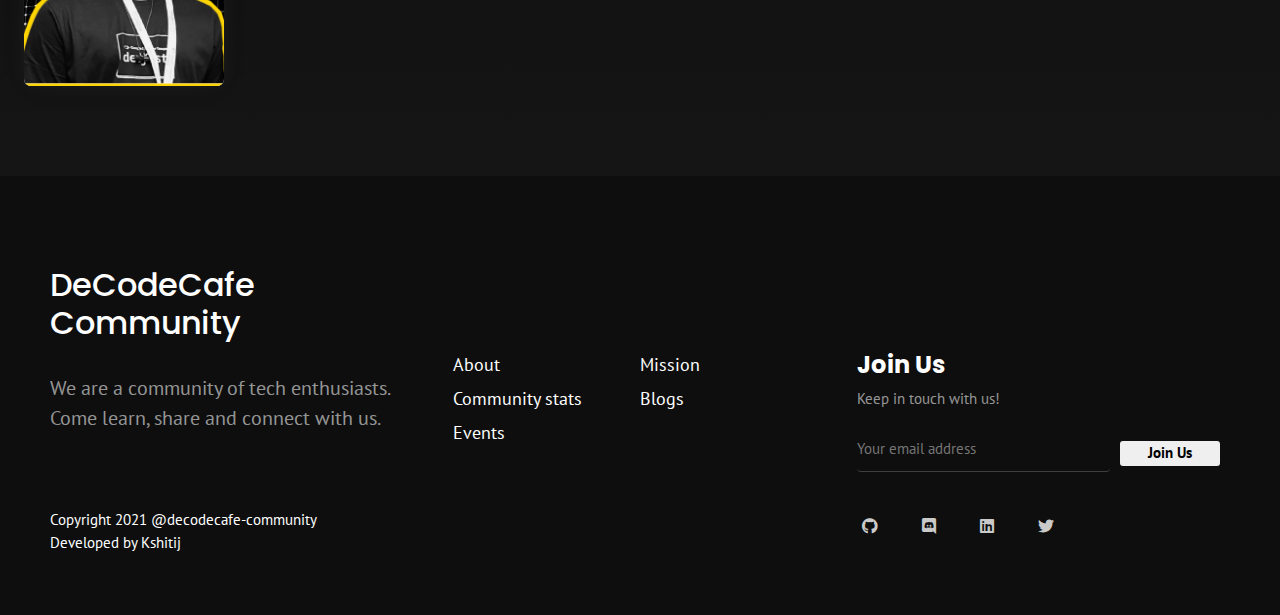
==== commit 1748ca70: "Update index.html" ====
--- a/index.html
+++ b/index.html
@@ -20,7 +20,7 @@
     <script src="https://s.pageclip.co/v1/pageclip.js" charset="utf-8"></script>
     <link rel="stylesheet" href="https://s.pageclip.co/v1/pageclip.css" media="screen">
     <!-- Website Title -->
-    <title>Bauddhik-Geeks</title>
+    <title>DECODECAFE COMUNITY</title>
 
     <!-- Stylesheets Start -->
     <link rel="stylesheet" href="css/fontawesome.min.css" type="text/css" />
@@ -42,7 +42,7 @@
             <div class="container">
                 <div class="row">
                     <div class="col-sm-6 col-md-3 logo bauddhik-logo">
-                        <a href="#" title="Bauddhik-Geeks">
+                        <a href="#" title="DECODECAFE COmmunity">
                         </a>
                         <a>
                             <h2 class="logo-txt" style="color: #fff;">
@@ -65,7 +65,6 @@
                                 <li><a href="#event">Events</a></li>
                                 <li><a href="#blogs">Blogs</a></li>
                                 <li><a href="#our-team">Our Team</a></li>
-                                <li><a href="code-of-conduct.html">Code Of Conduct</a></li>
 
                                 <li class="nav-btn">
                                     <a href="https://discord.gg/qAzMY9jFzd" target="_blank"><img style="margin-right: 5px" src="images/discord.png" height="35px" width="40px" /></a>
@@ -237,17 +236,17 @@
         <section class="worksection">
             <div class="sec-title text-center worktitle">
                 <h3>Events</h3>
-                <div class="button">
-                    <button class="Upcoming" onclick="display_upcoming_events()">Upcoming</button>
-                    <button class="btn-4 past" onclick="display_past_events()">Past</button>
-                </div>  
             </div>
             <div class="workrow">
-                <!-- Events will be dynamically added here -->
+              
+            </div>
+
+
+            <div class="work-btn">
+              <span class="workspan"><a href="workshop/workshop.html"></a></span>
             </div>
         </section>
     </div>
-    
 
     <!-- workshop section end  -->
 
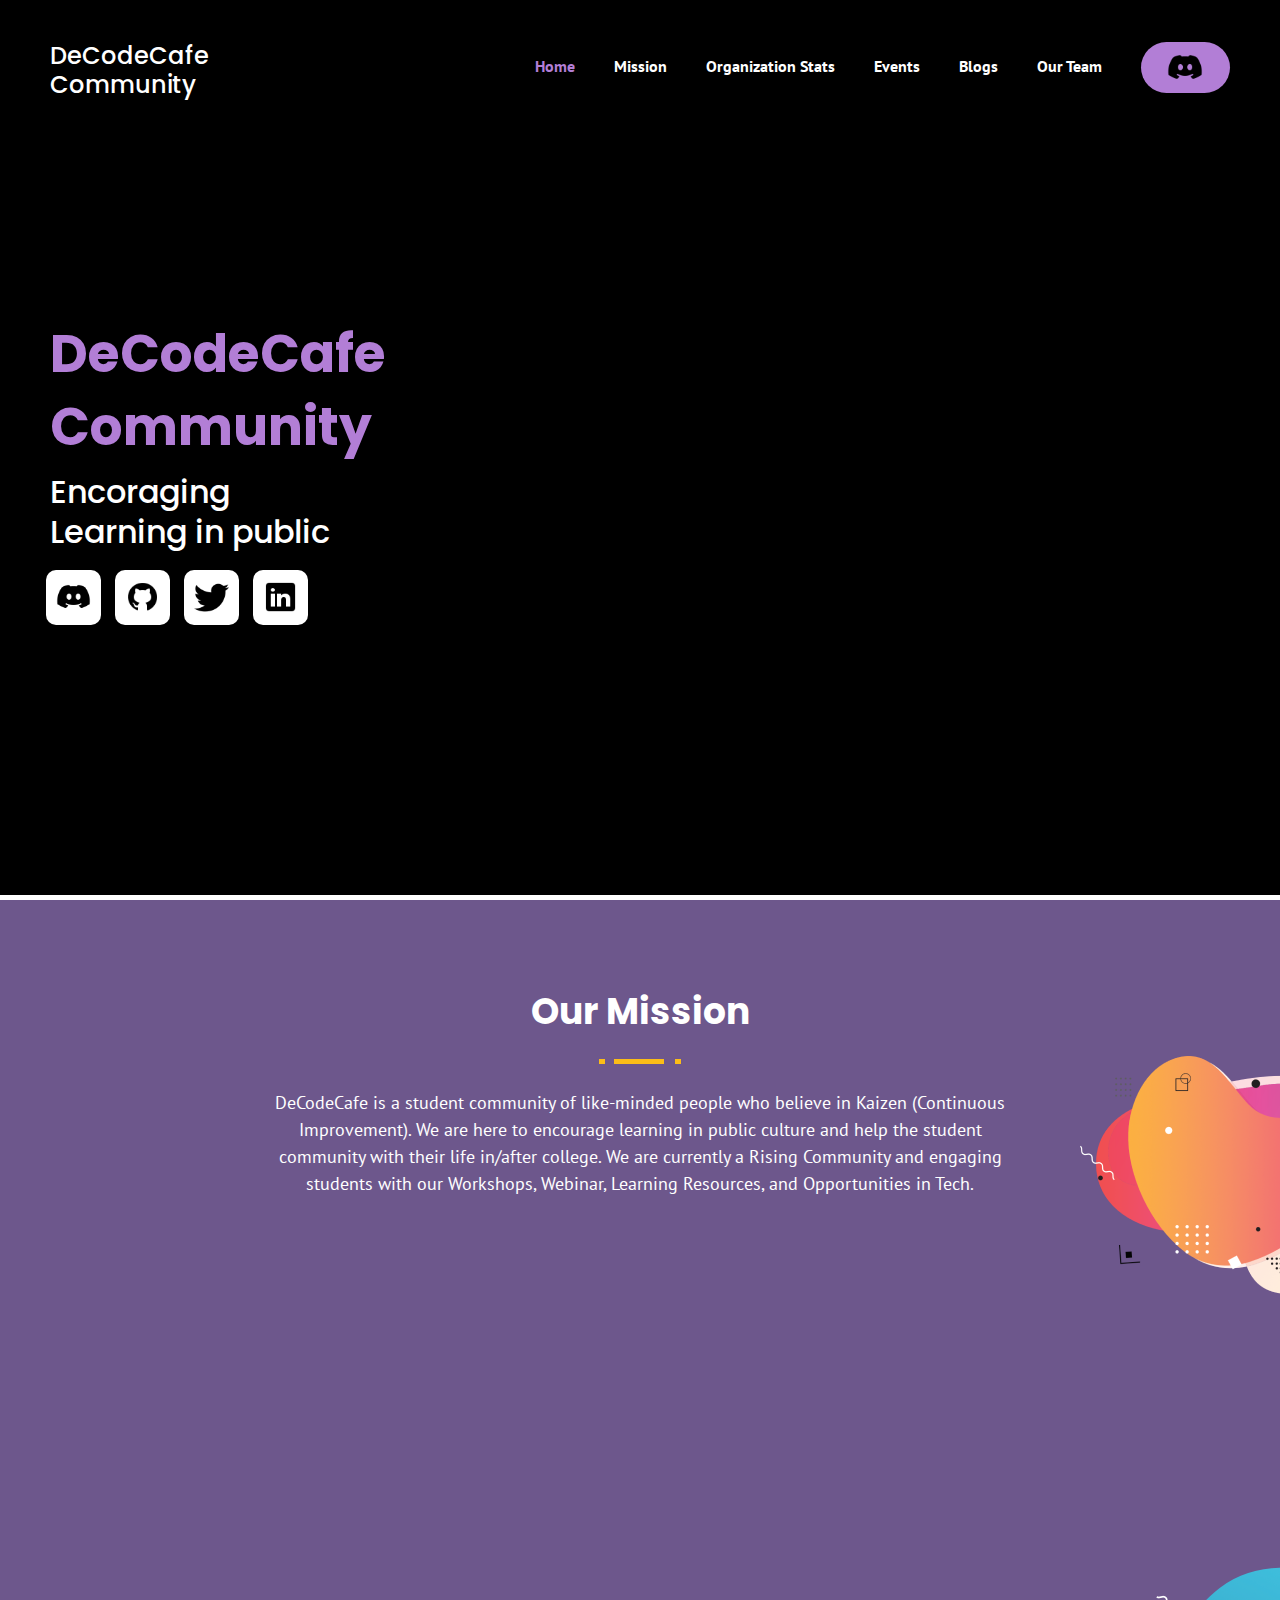
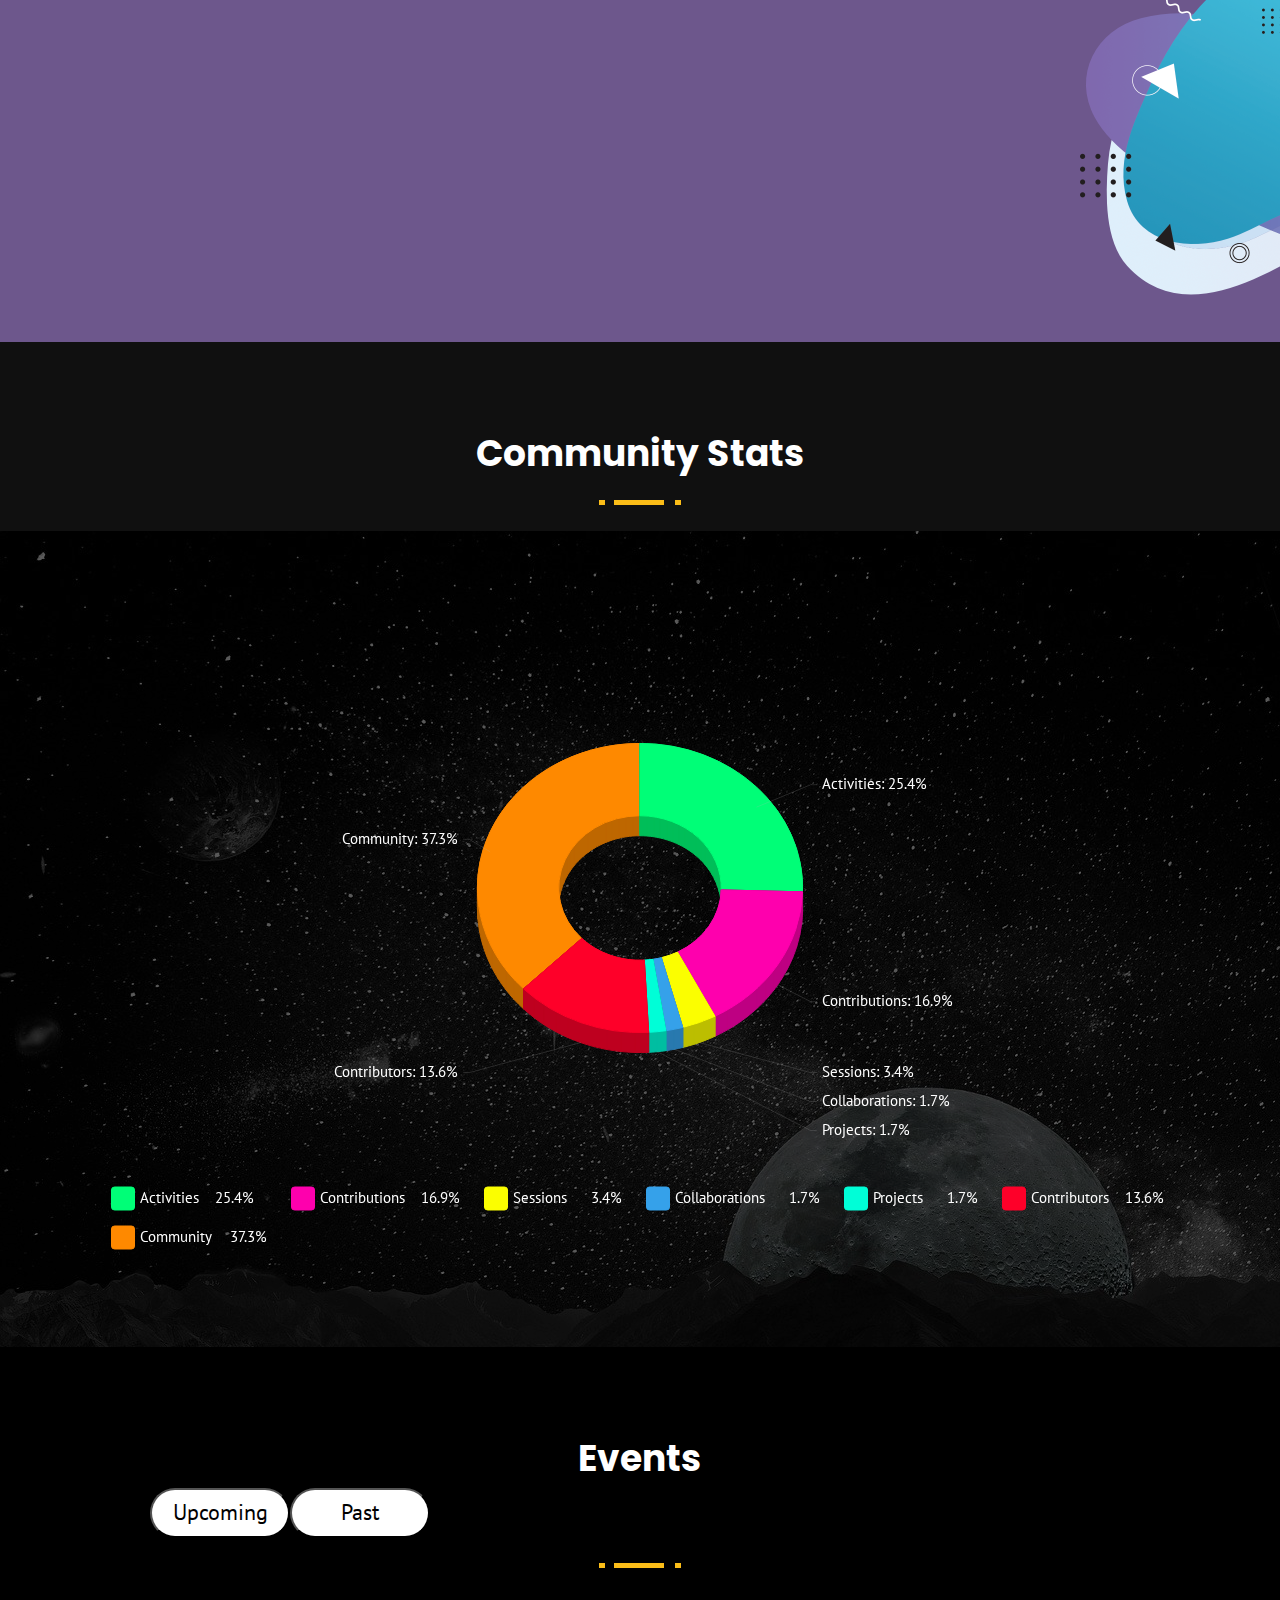
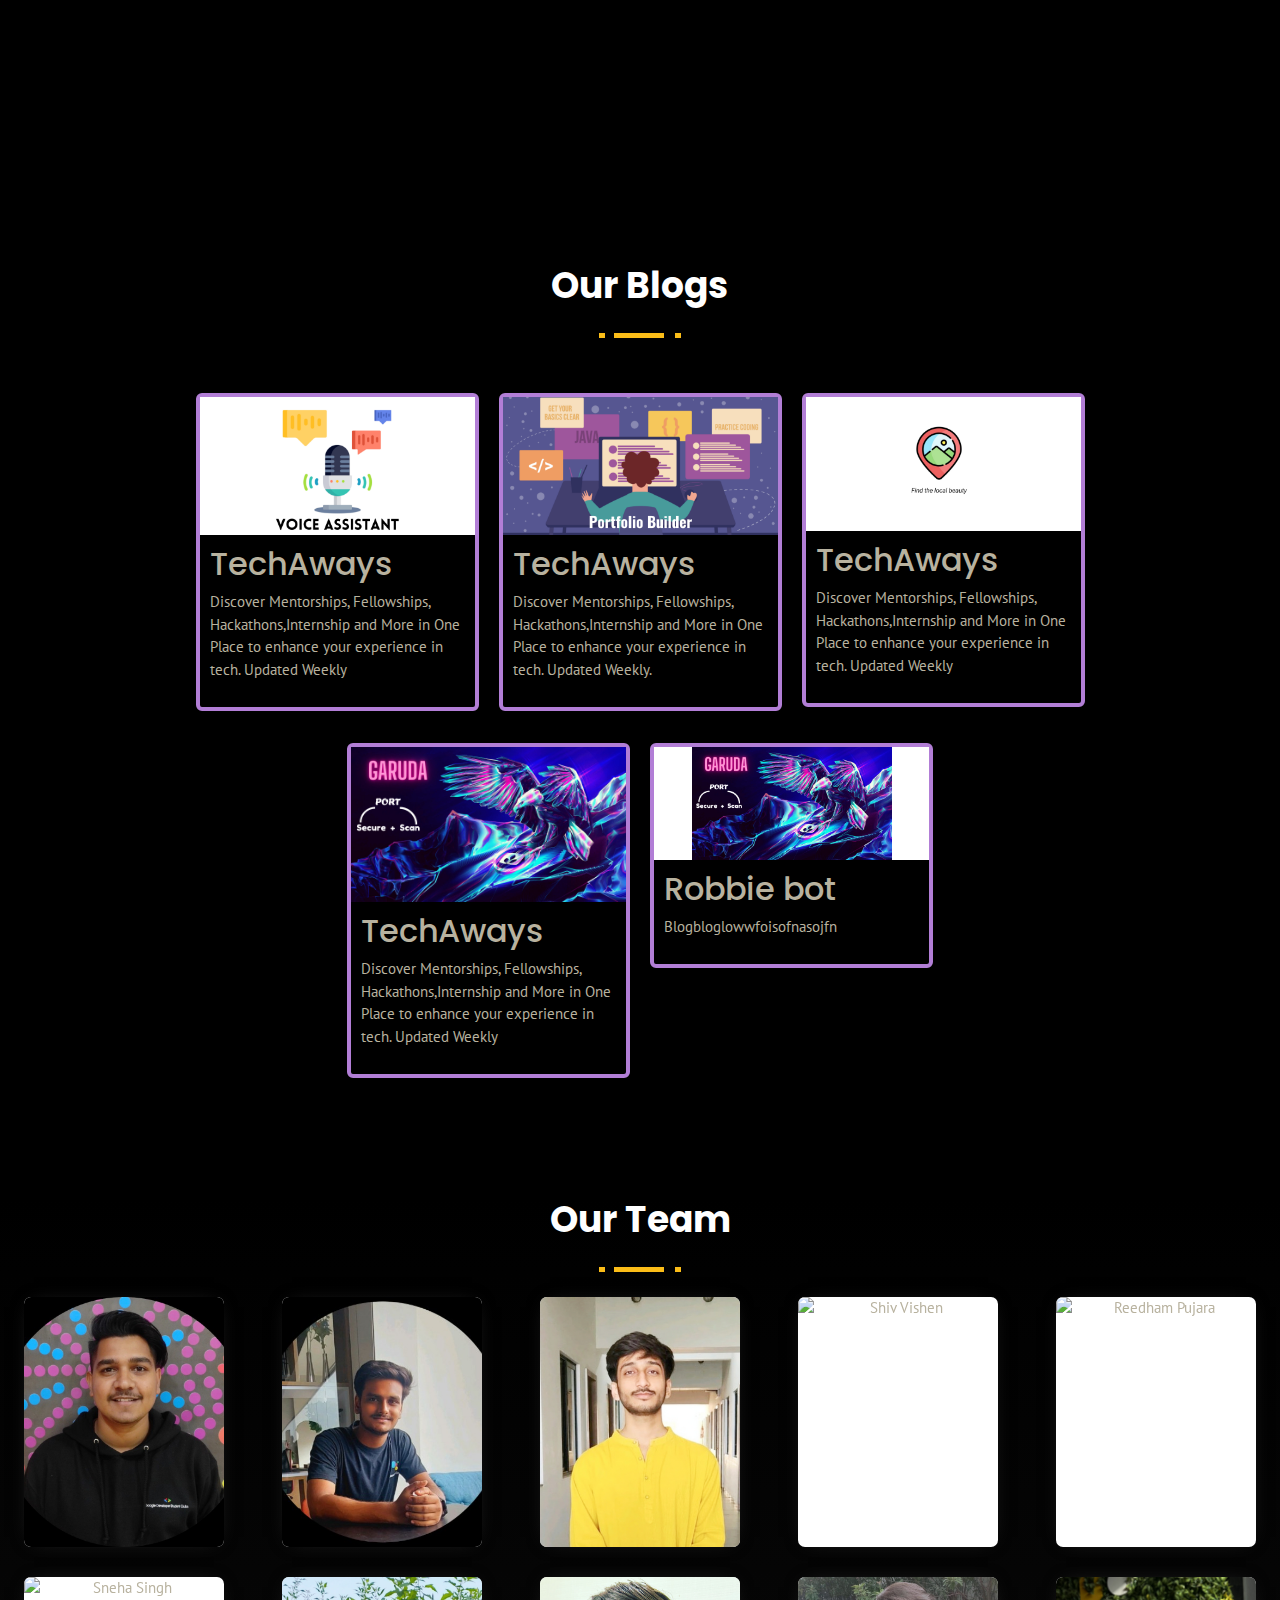
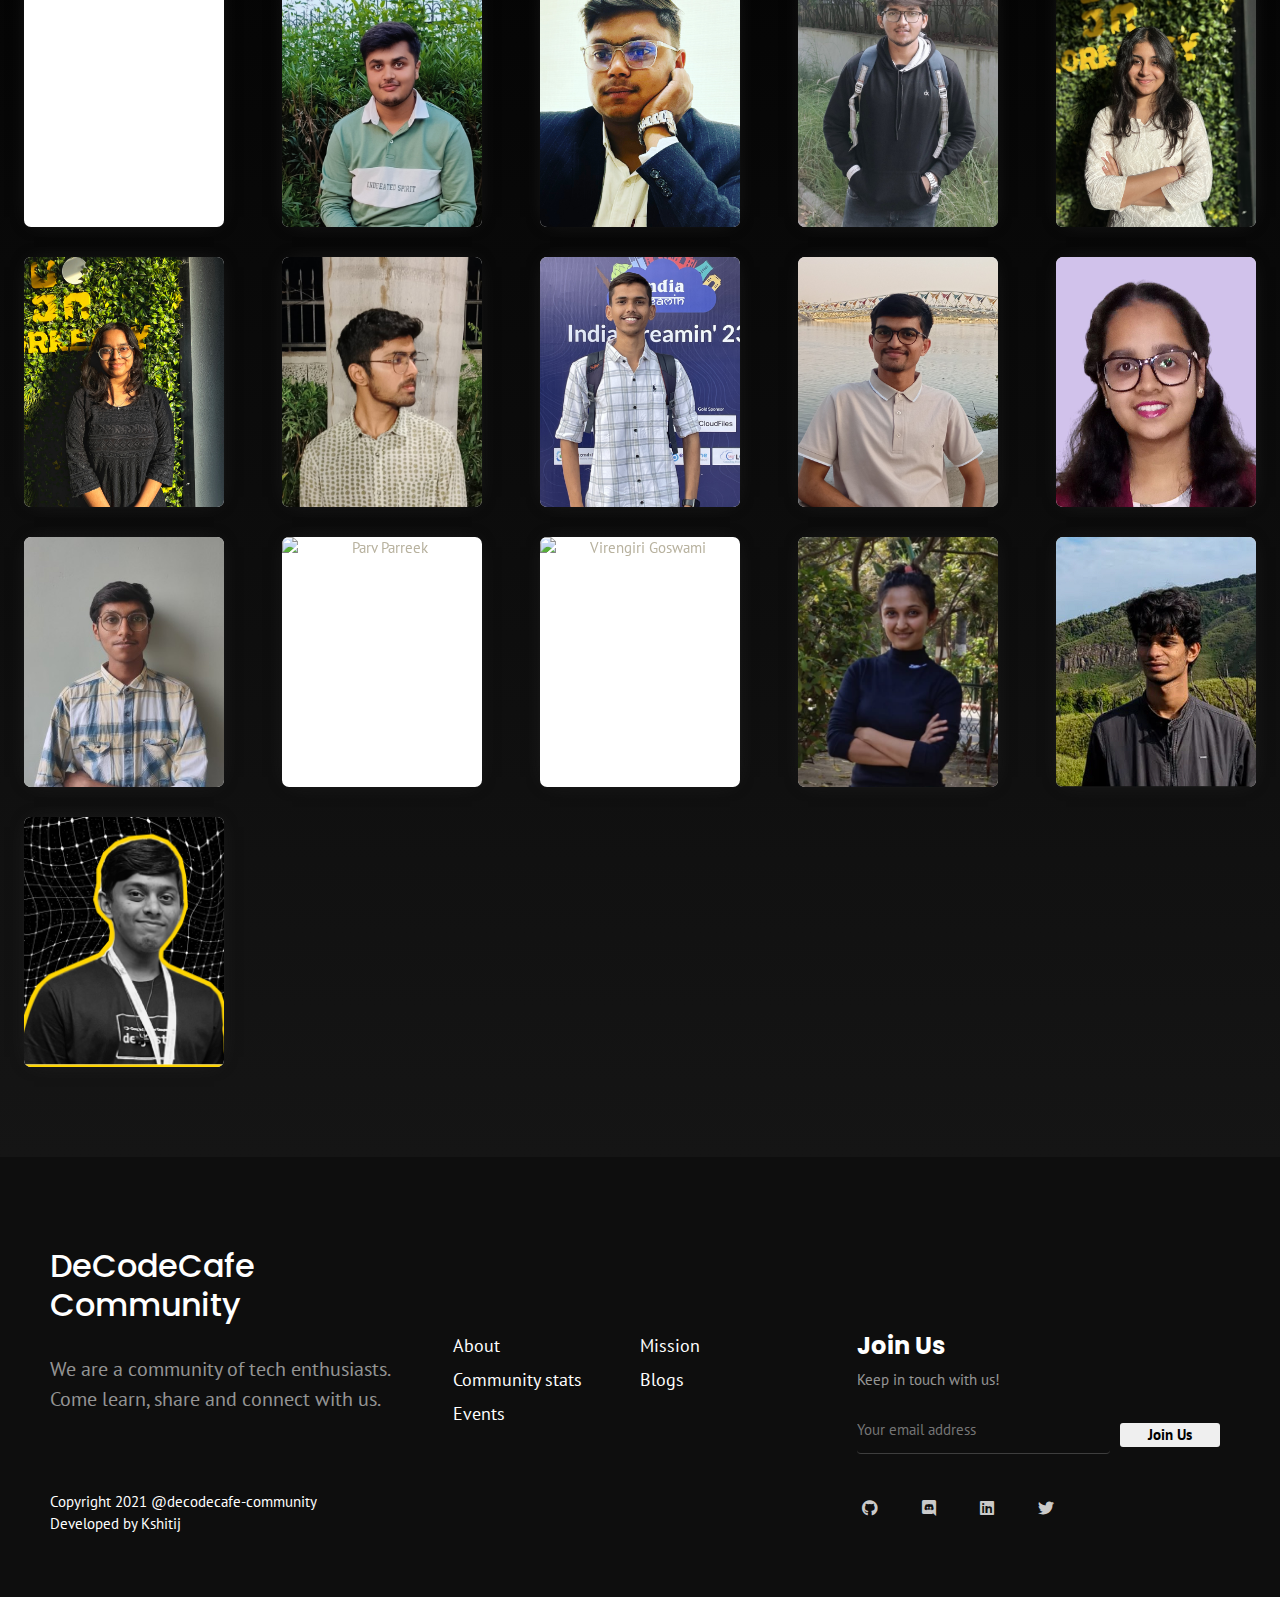
==== commit 2e3cdcb6: "adding upcoming and past events button" ====
--- a/index.html
+++ b/index.html
@@ -236,17 +236,17 @@
         <section class="worksection">
             <div class="sec-title text-center worktitle">
                 <h3>Events</h3>
+                <div class="button">
+                    <button class="Upcoming" onclick="display_upcoming_events()">Upcoming</button>
+                    <button class="btn-4 past" onclick="display_past_events()">Past</button>
+                </div>  
             </div>
             <div class="workrow">
-              
-            </div>
-
-
-            <div class="work-btn">
-              <span class="workspan"><a href="workshop/workshop.html"></a></span>
+                <!-- Events will be dynamically added here -->
             </div>
         </section>
     </div>
+    
 
     <!-- workshop section end  -->
 
--- a/style.css
+++ b/style.css
@@ -1,5 +1,7 @@
 /*=========================================================
-
+Author       : Bauddhik geek.
+Template Name: Bauddhik geek Landing Page
+Version      : 1.1.9
 ==============================================================*/
 
 
@@ -8404,19 +8406,6 @@
 align-items: center;
 } */
 
-.counduct {
-    width: 70%;
-    text-align: left;
-}
-
-.conduct h3 {
-    font-size: 2.2rem;
-    font-weight: 500;
-}
-
-.conduct p, .conduct ul {
-    font-size: 1.4rem;
-}
 
 /* Style the counter cards */
 
@@ -8584,6 +8573,9 @@
         justify-content: center;
         margin-bottom: 11px;
     }
+    .workshop_div {
+        height: 245vh;
+    }
     .work-btn {
         padding-top: 20%;
     }
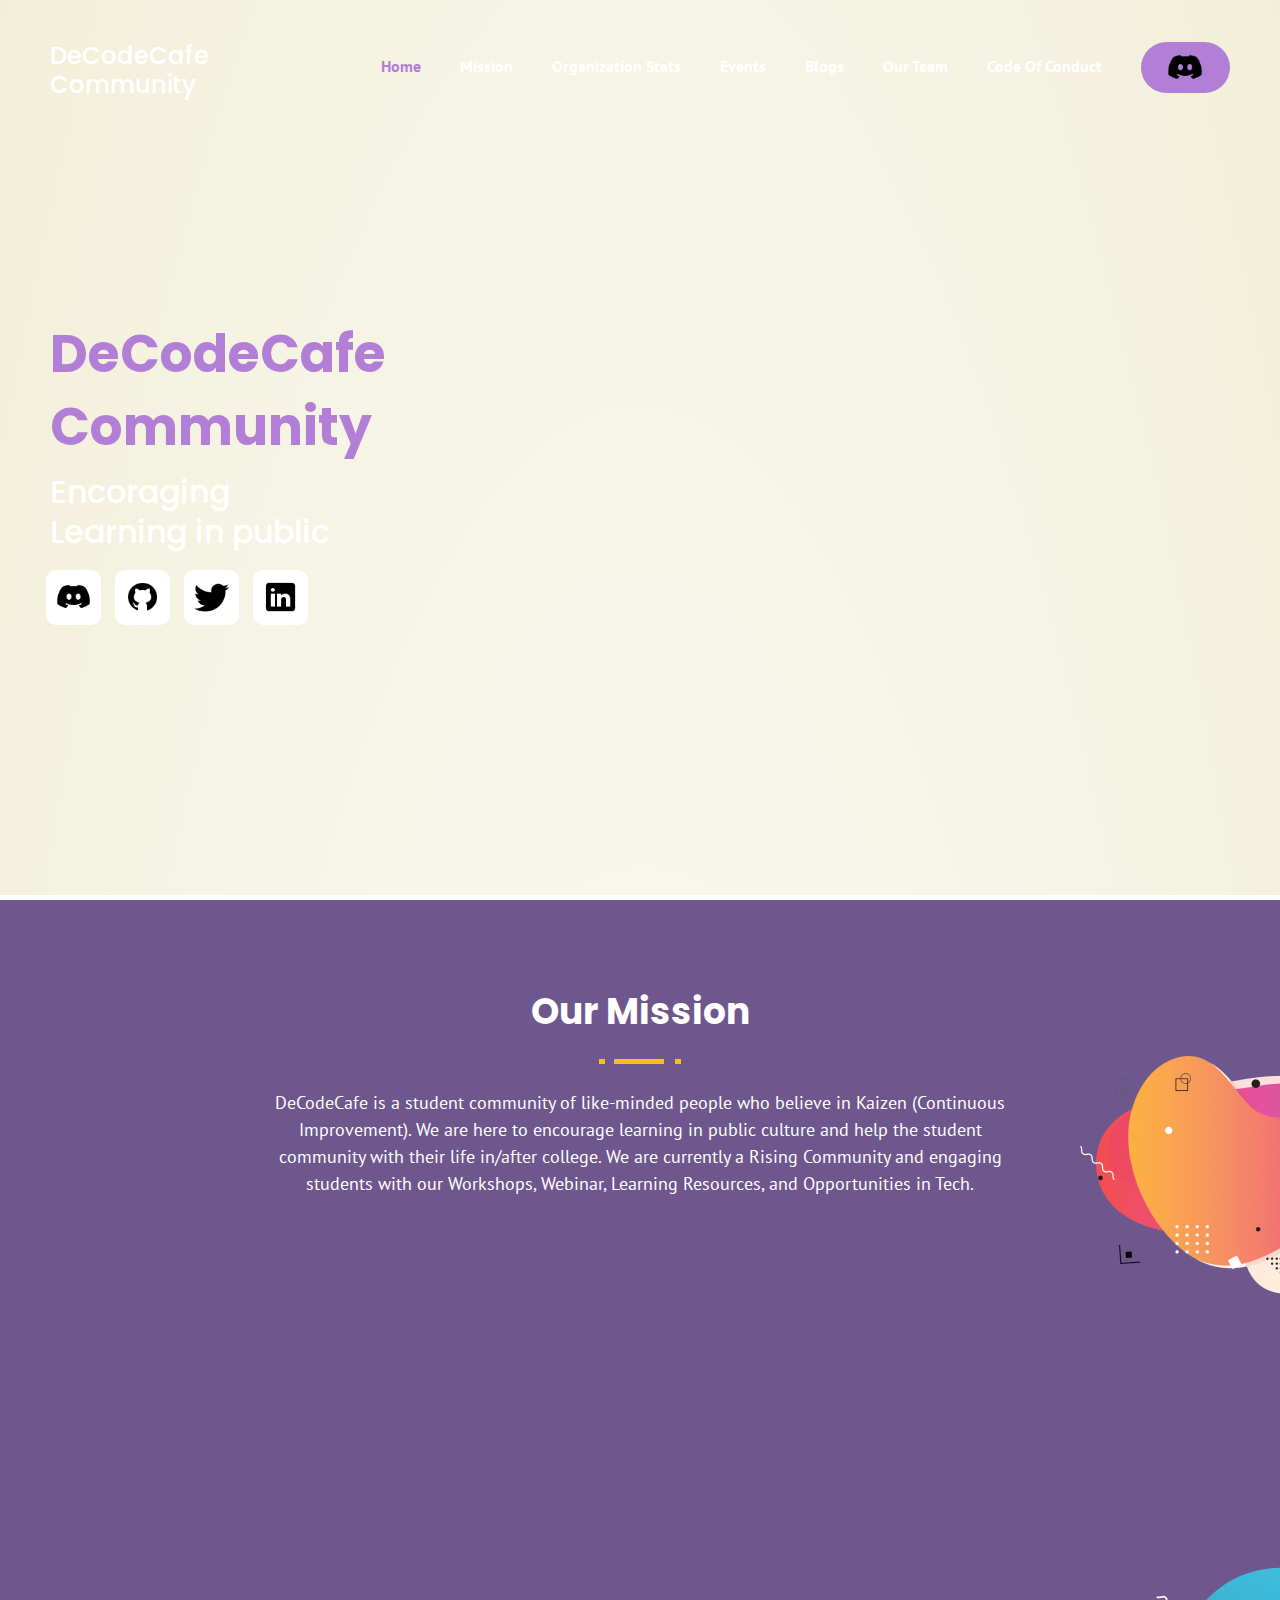
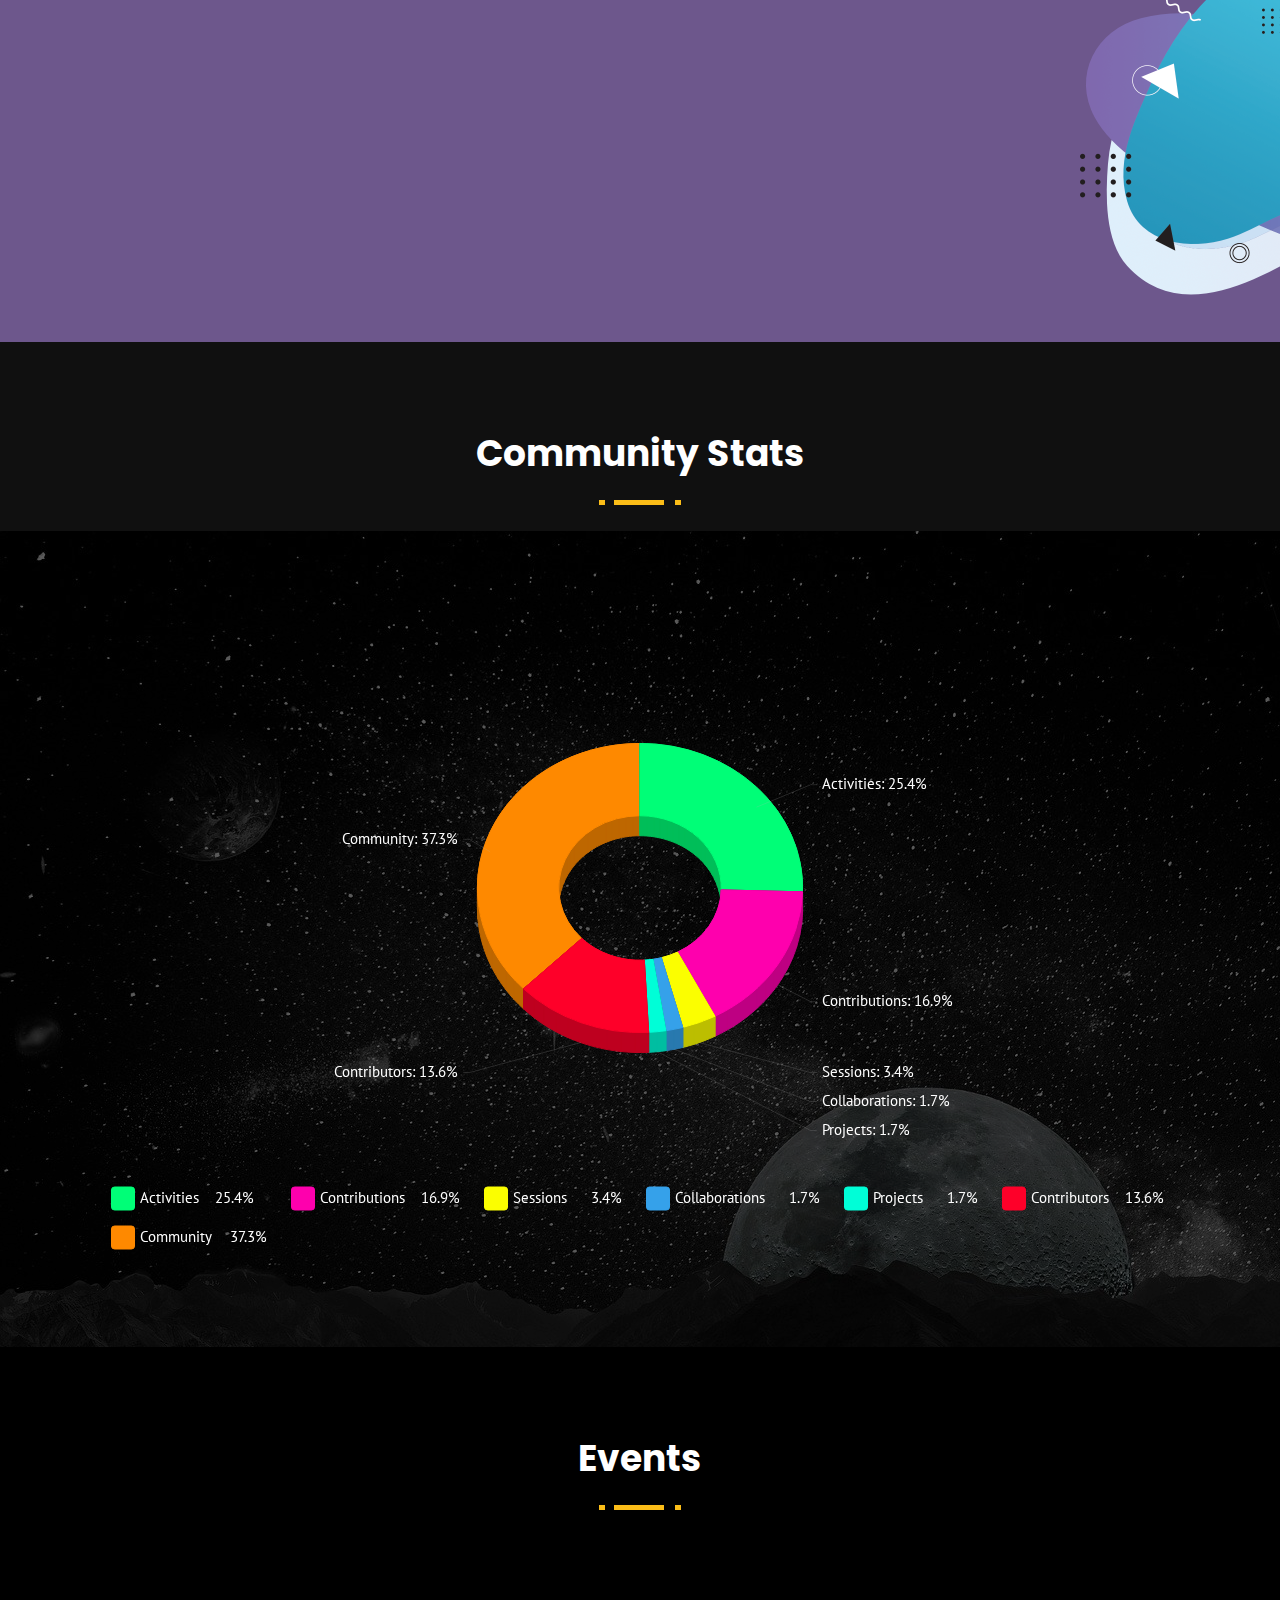
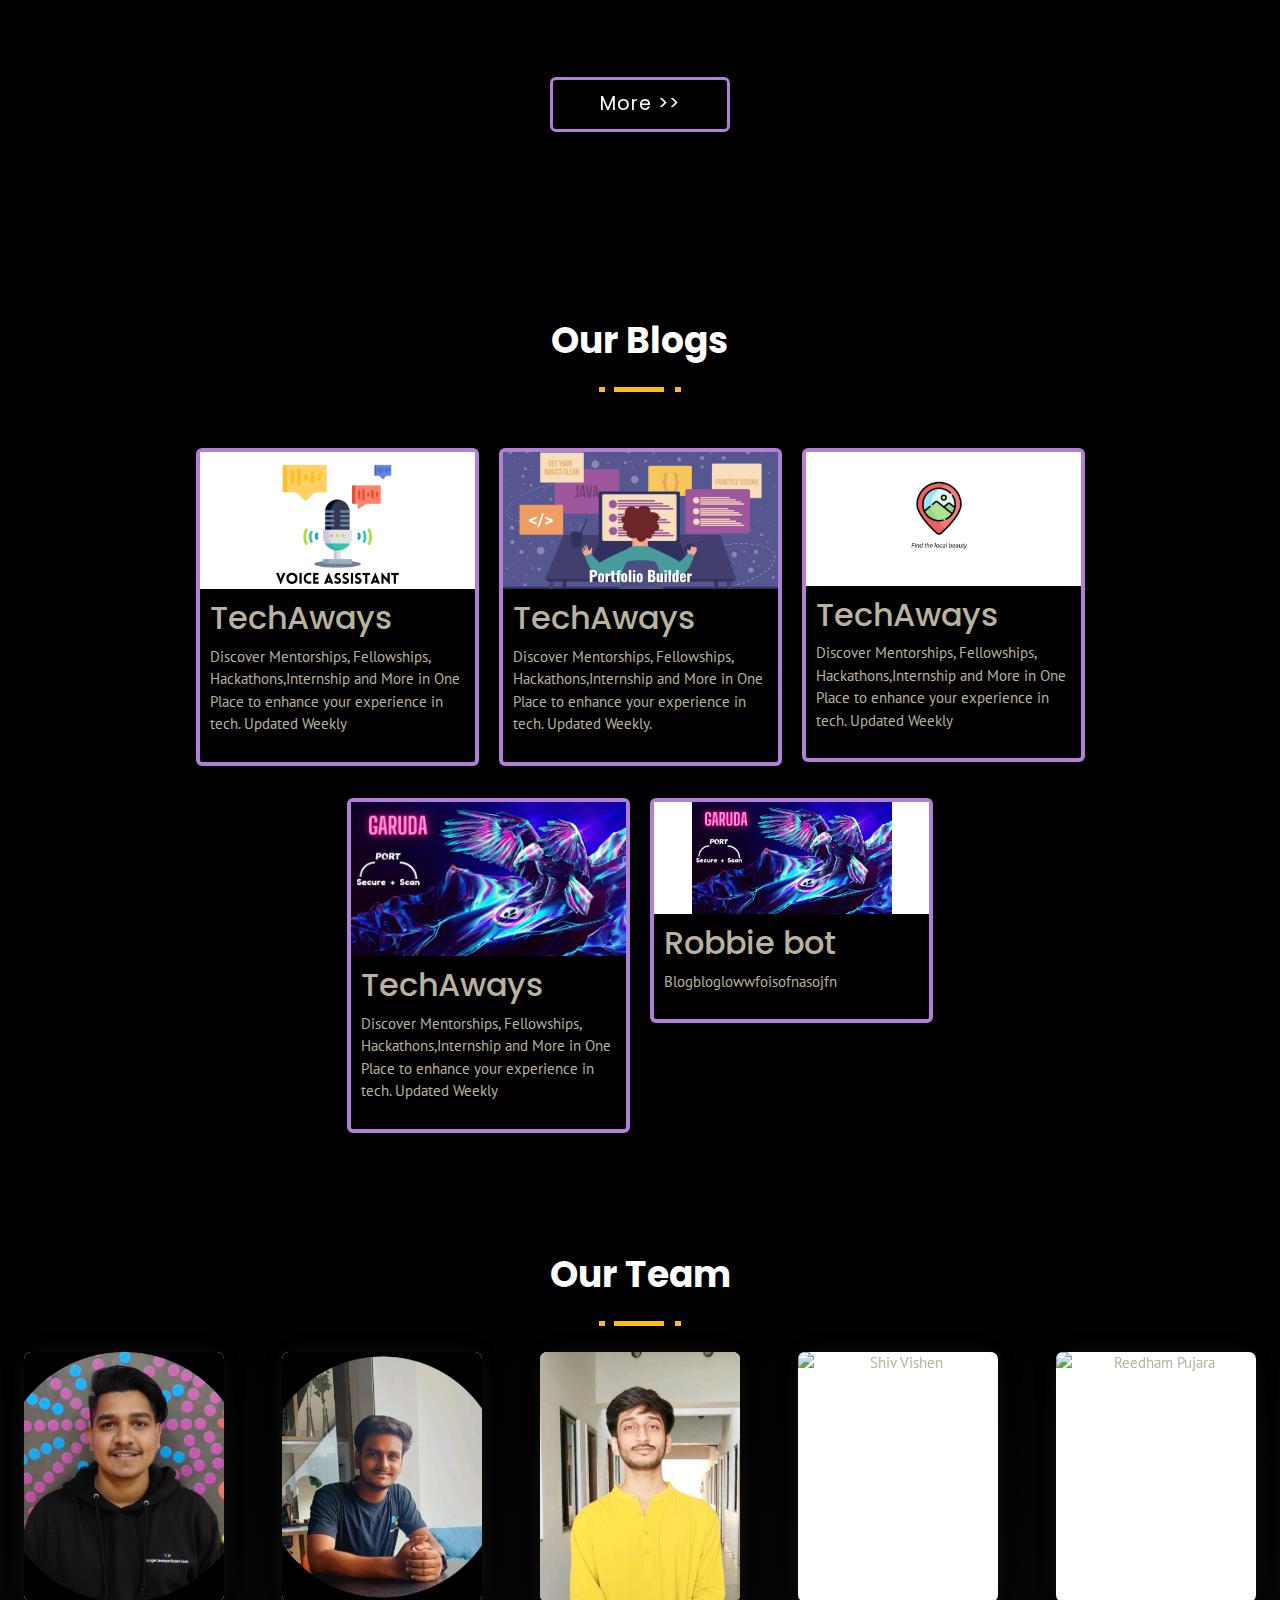
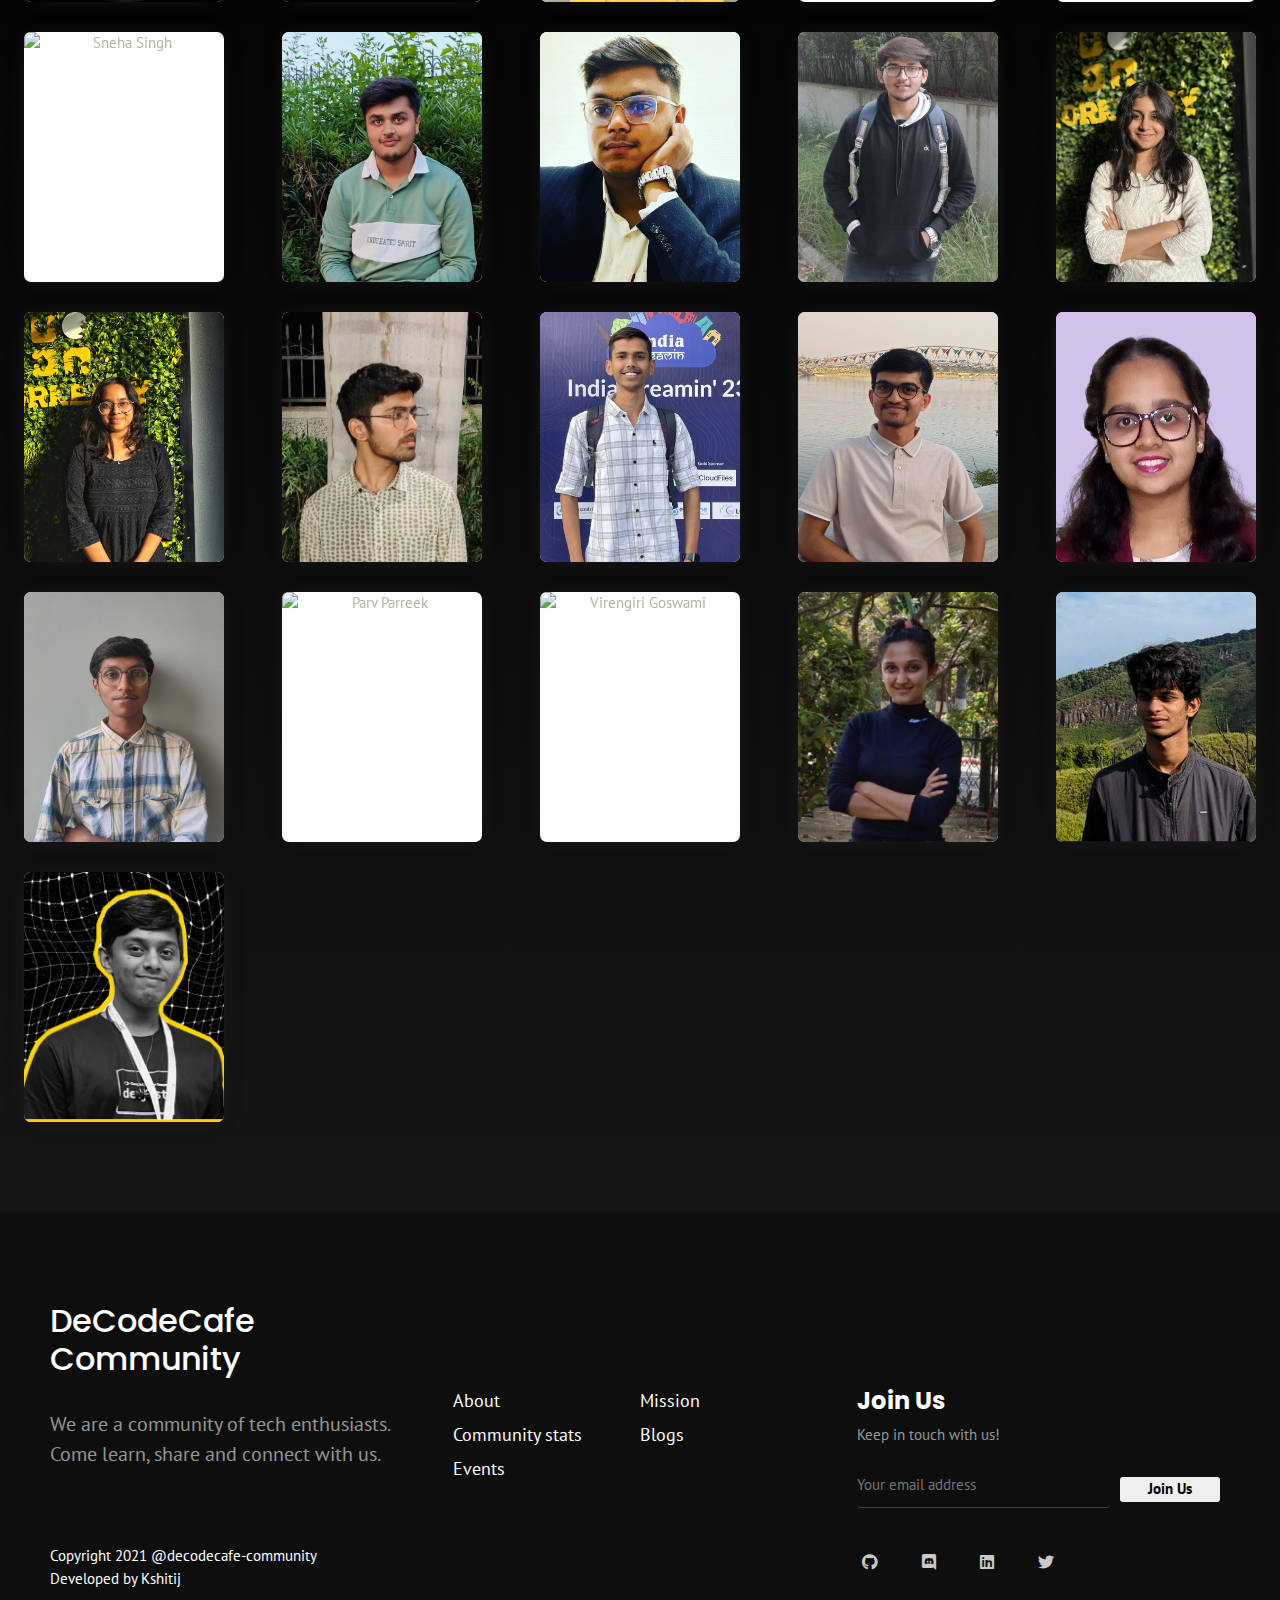
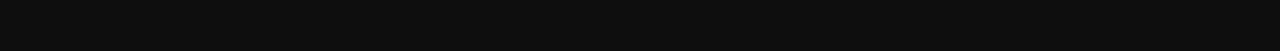
==== commit cf3881ba: "Merge branch 'main' into main" ====
--- a/index.html
+++ b/index.html
@@ -20,7 +20,7 @@
     <script src="https://s.pageclip.co/v1/pageclip.js" charset="utf-8"></script>
     <link rel="stylesheet" href="https://s.pageclip.co/v1/pageclip.css" media="screen">
     <!-- Website Title -->
-    <title>DECODECAFE COMUNITY</title>
+    <title>Bauddhik-Geeks</title>
 
     <!-- Stylesheets Start -->
     <link rel="stylesheet" href="css/fontawesome.min.css" type="text/css" />
@@ -42,7 +42,7 @@
             <div class="container">
                 <div class="row">
                     <div class="col-sm-6 col-md-3 logo bauddhik-logo">
-                        <a href="#" title="DECODECAFE COmmunity">
+                        <a href="#" title="Bauddhik-Geeks">
                         </a>
                         <a>
                             <h2 class="logo-txt" style="color: #fff;">
@@ -65,6 +65,7 @@
                                 <li><a href="#event">Events</a></li>
                                 <li><a href="#blogs">Blogs</a></li>
                                 <li><a href="#our-team">Our Team</a></li>
+                                <li><a href="code-of-conduct.html">Code Of Conduct</a></li>
 
                                 <li class="nav-btn">
                                     <a href="https://discord.gg/qAzMY9jFzd" target="_blank"><img style="margin-right: 5px" src="images/discord.png" height="35px" width="40px" /></a>
@@ -80,7 +81,7 @@
         <!-- Content Section Start -->
         <div class="mid-container">
             <!-- Hero Section Start -->
-            <div class="hero-main platinum-layout white-sec" id="about" style="background: black">
+            <div class="hero-main platinum-layout white-sec" id="about" style="background-image:url('./images/heroimage/hero9.jpg');background-repeat: no-repeat;background-size: cover;">
                 <div class="animation-circle-main">
                     <div class="c-logo animate">
                     </div>
@@ -232,17 +233,18 @@
 
     <!-- workshop section start from here  -->
 
-    <div class="workshop_div p-tb" id="event">
-        <section class="worksection">
-            <div class="sec-title text-center worktitle">
-                <h3>Events</h3>
-                <div class="button">
-                    <button class="Upcoming" onclick="display_upcoming_events()">Upcoming</button>
-                    <button class="btn-4 past" onclick="display_past_events()">Past</button>
-                </div>  
-            </div>
-            <div class="workrow">
-                <!-- Events will be dynamically added here -->
+    <div class="workshop_div p-tb" id="event" >
+        <section class="worksection"  >
+            <div class="sec-title text-center worktitle" >
+              <h3>Events</h3>  
+            </div>
+            <div class="workrow" >
+             
+            </div>
+          
+
+            <div class="work-btn">
+              <span class="workspan"><a href="workshop/workshop.html"></a></span>
             </div>
         </section>
     </div>
@@ -459,6 +461,10 @@
     </script>
     <script src="js/contri.js"></script>
     <script src="js/main_workshop.js"></script>
+
+    
+   
+
 </body>
 
 </html>
--- a/style.css
+++ b/style.css
@@ -1,7 +1,5 @@
 /*=========================================================
-Author       : Bauddhik geek.
-Template Name: Bauddhik geek Landing Page
-Version      : 1.1.9
+
 ==============================================================*/
 
 
@@ -8406,6 +8404,19 @@
 align-items: center;
 } */
 
+.counduct {
+    width: 70%;
+    text-align: left;
+}
+
+.conduct h3 {
+    font-size: 2.2rem;
+    font-weight: 500;
+}
+
+.conduct p, .conduct ul {
+    font-size: 1.4rem;
+}
 
 /* Style the counter cards */
 
@@ -8573,9 +8584,6 @@
         justify-content: center;
         margin-bottom: 11px;
     }
-    .workshop_div {
-        height: 245vh;
-    }
     .work-btn {
         padding-top: 20%;
     }
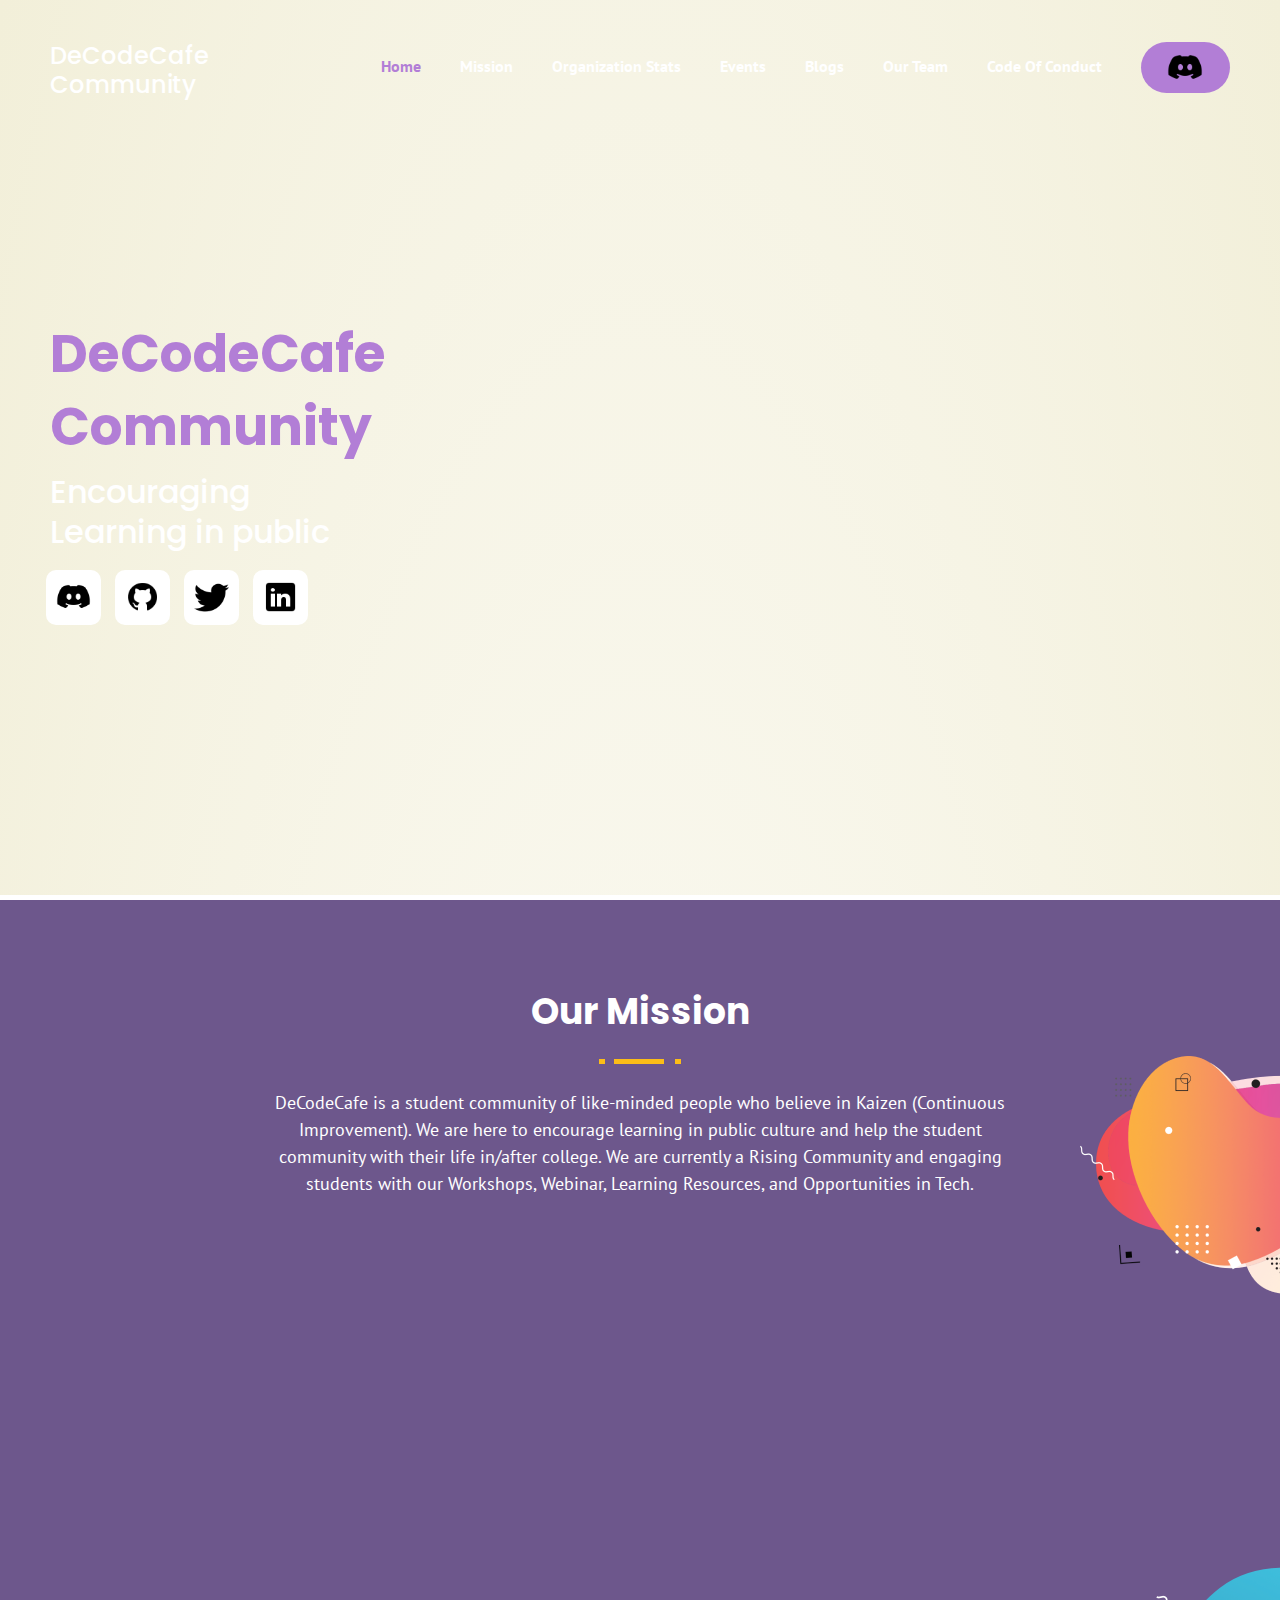
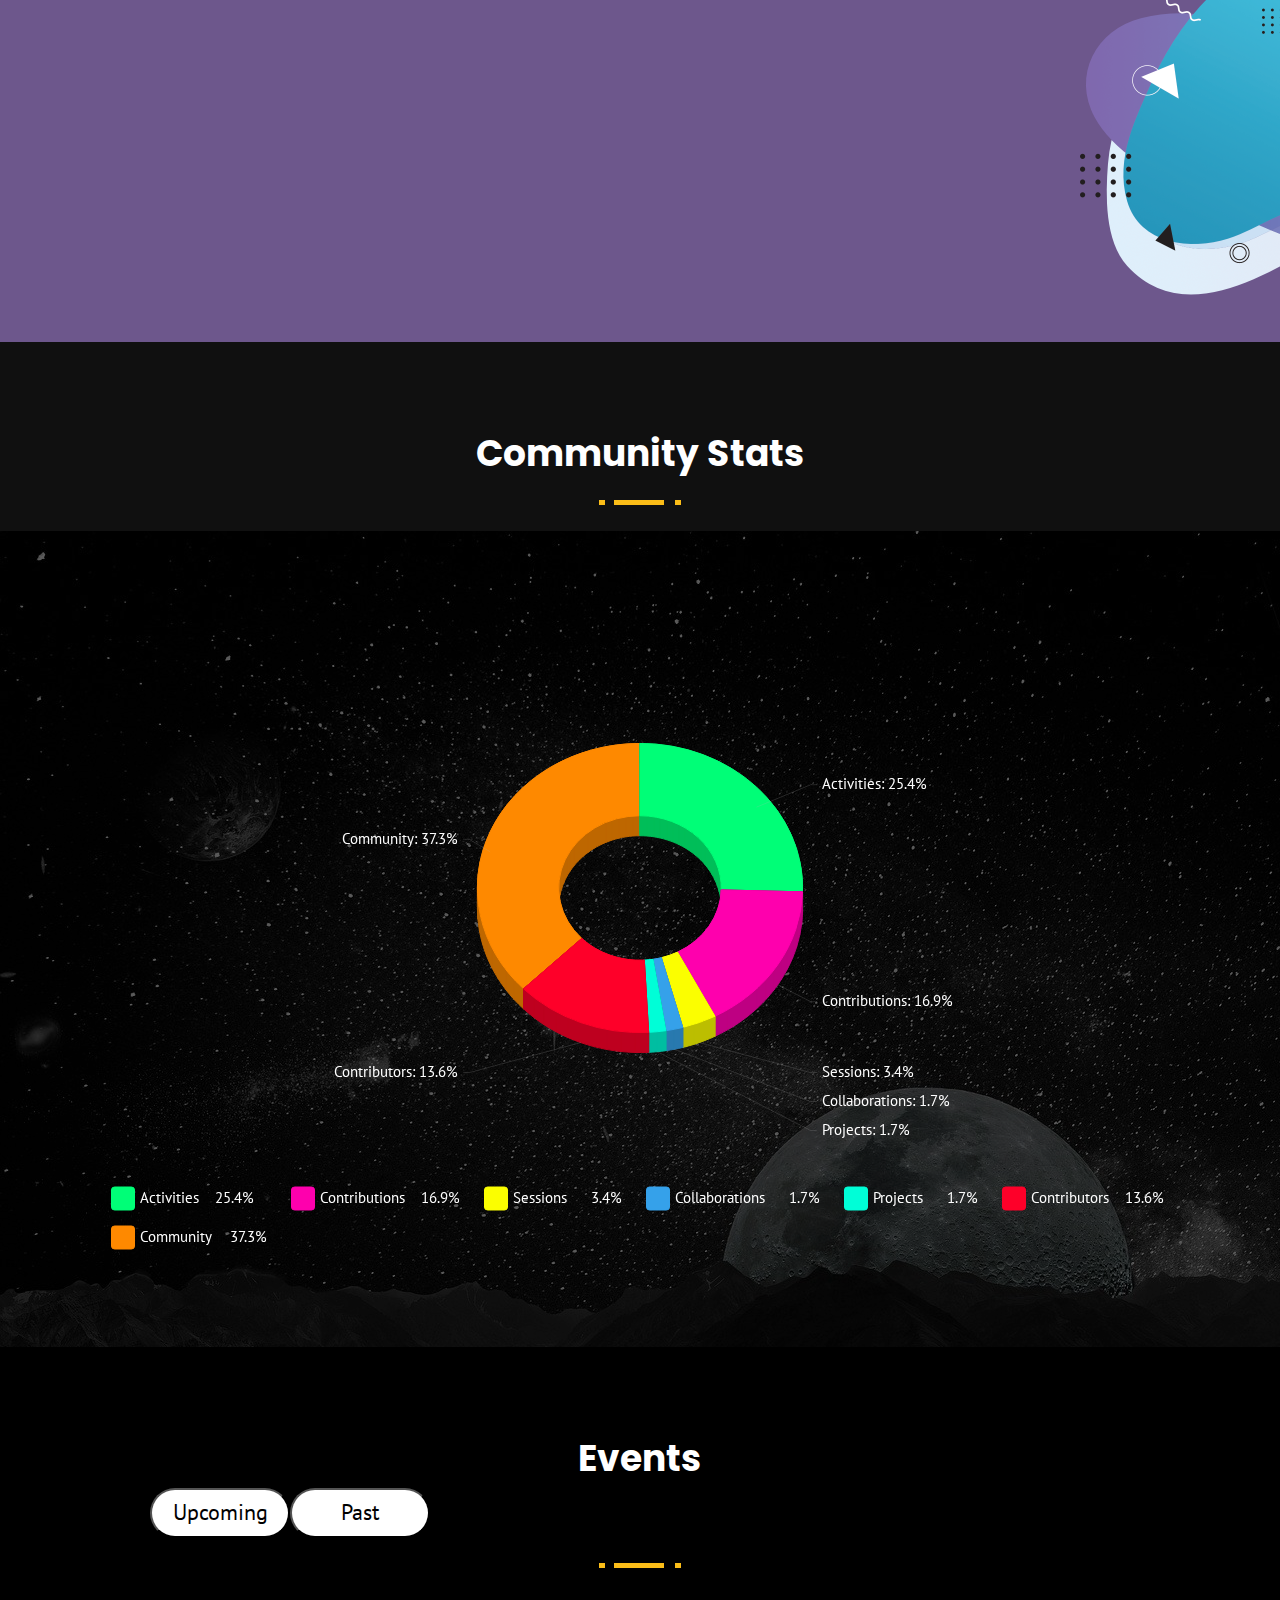
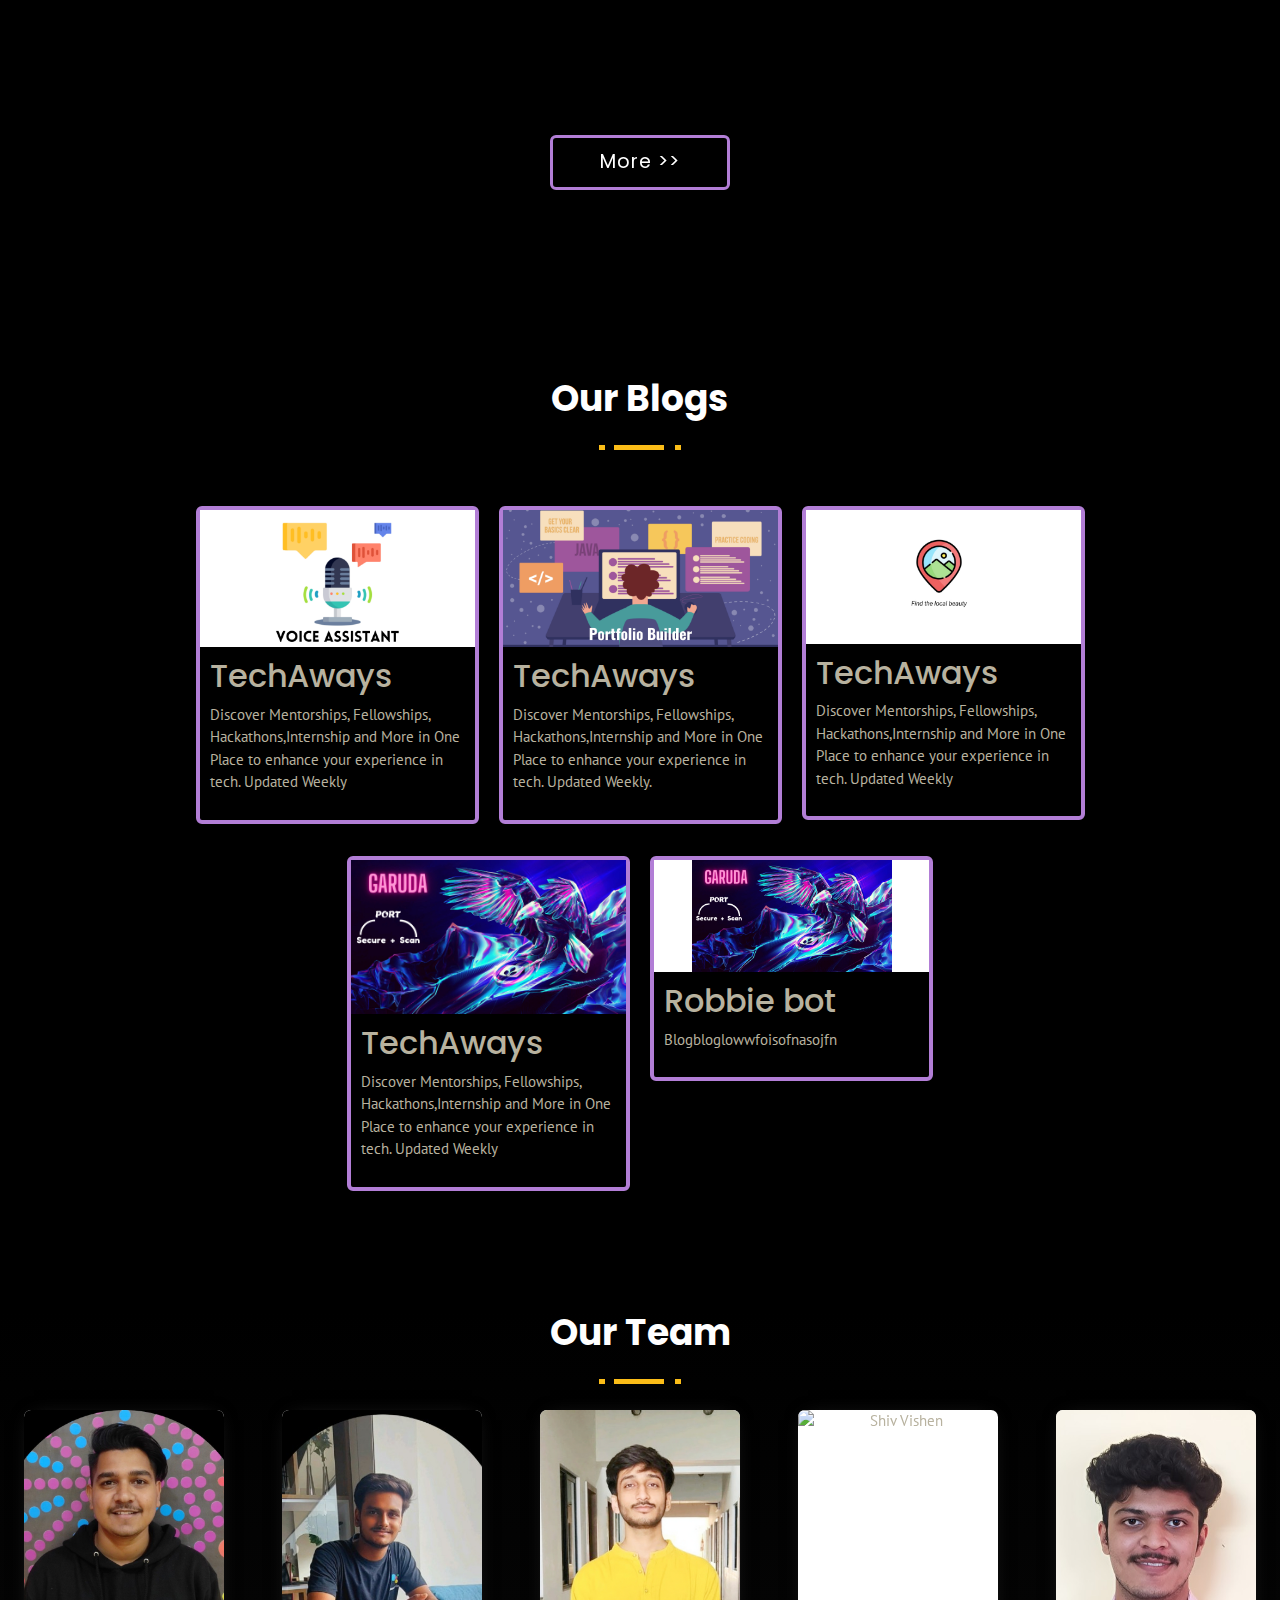
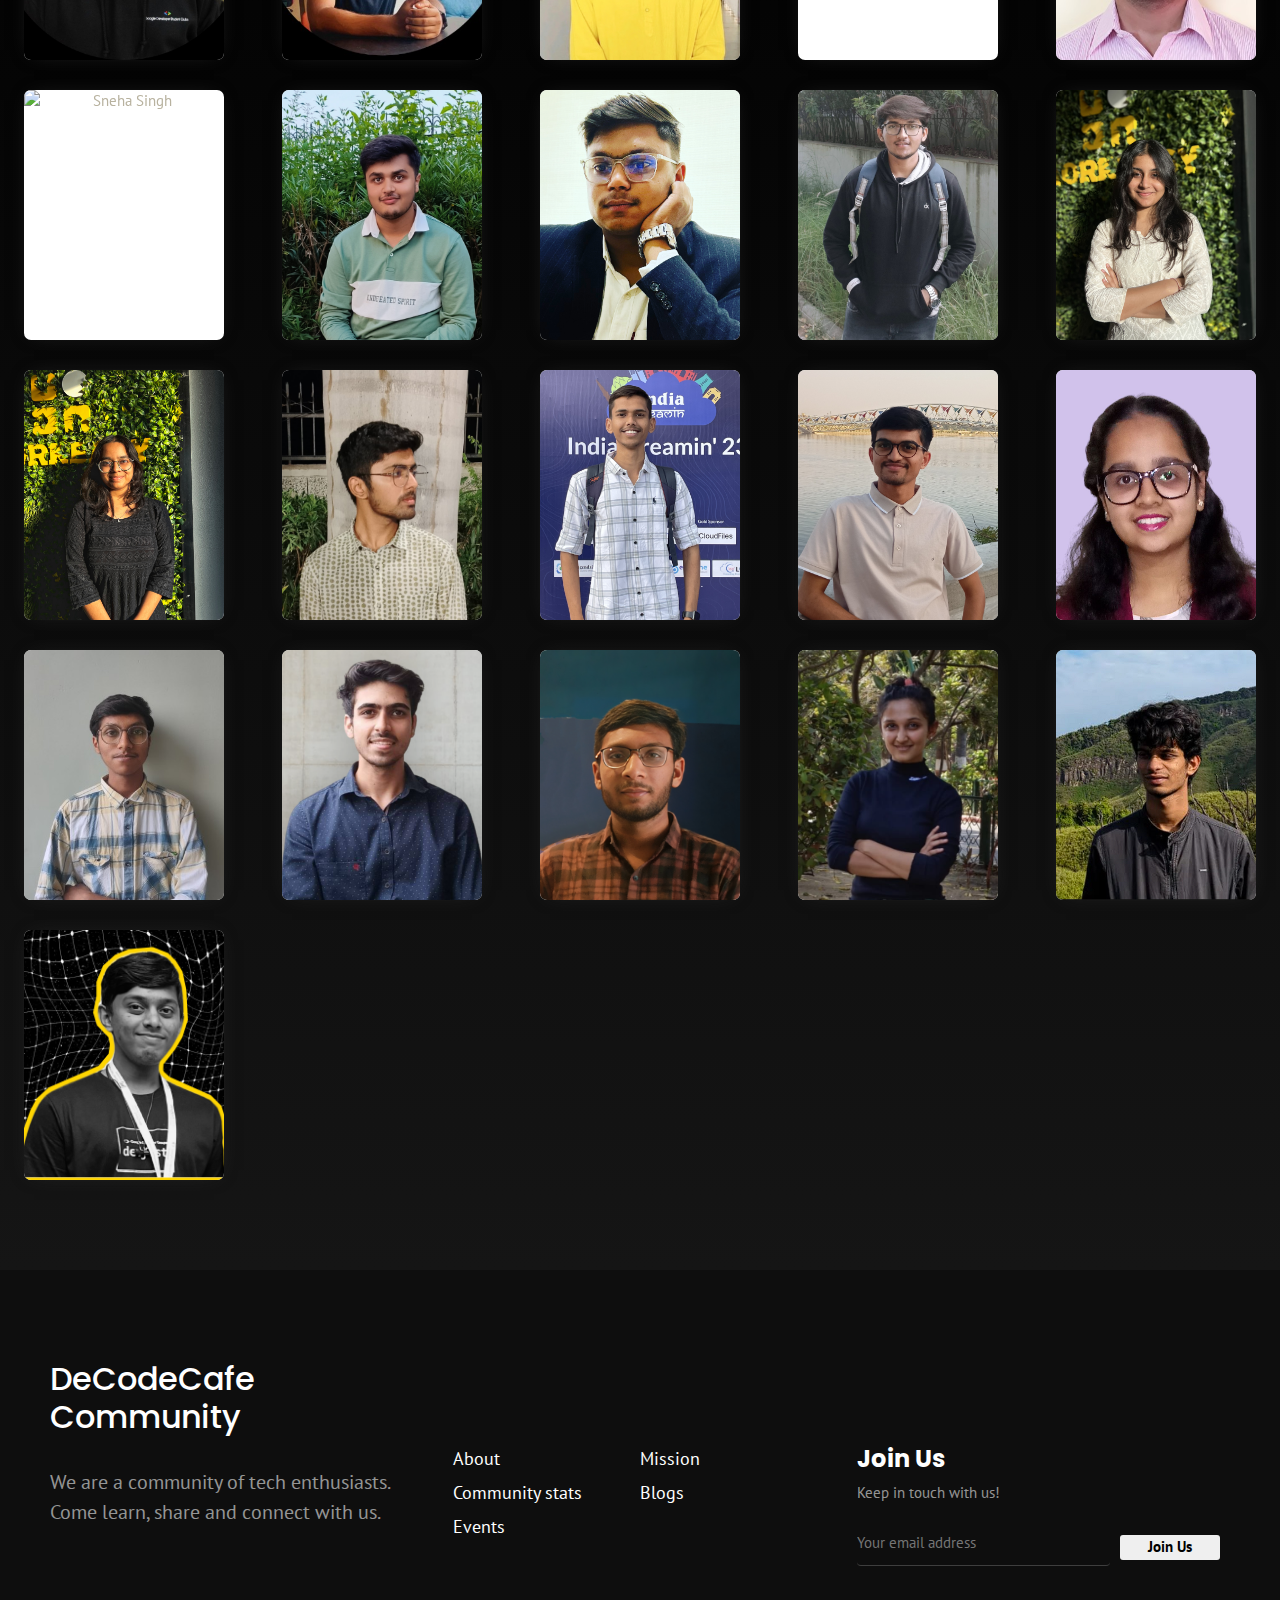
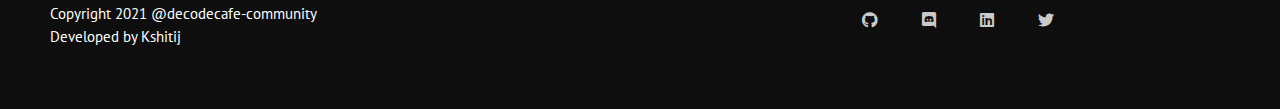
==== commit 3fd98ec8: "fix: social links (header & footer)" ====
--- a/index.html
+++ b/index.html
@@ -20,7 +20,7 @@
     <script src="https://s.pageclip.co/v1/pageclip.js" charset="utf-8"></script>
     <link rel="stylesheet" href="https://s.pageclip.co/v1/pageclip.css" media="screen">
     <!-- Website Title -->
-    <title>Bauddhik-Geeks</title>
+    <title>DecodeCafe</title>
 
     <!-- Stylesheets Start -->
     <link rel="stylesheet" href="css/fontawesome.min.css" type="text/css" />
@@ -42,7 +42,7 @@
             <div class="container">
                 <div class="row">
                     <div class="col-sm-6 col-md-3 logo bauddhik-logo">
-                        <a href="#" title="Bauddhik-Geeks">
+                        <a href="#" title="DeCodeCafe Community">
                         </a>
                         <a>
                             <h2 class="logo-txt" style="color: #fff;">
@@ -94,14 +94,14 @@
                             <h1 class="center-name" style="font-weight: bold !important; color: #B27ED6 !important">
                                 DeCodeCafe Community<br />
                             </h1>
-                            <div class="sologan">Encoraging  <br>Learning in public
+                            <div class="sologan">Encouraging  <br>Learning in public
                             </div>
                             <div class="hero-btns popup" style="margin-top: 18px; margin-left: -4px">
                                 <a href="https://discord.gg/qAzMY9jFzd" target="_blank"><button class="main-sc-btn"><img
                       src="images/discord.png" /></button></a>
                                 <a href="https://github.com/DeCodeCafe" target="_blank"><button class="main-sc-btn"><img
                       src="images/github.png" /></button></a>
-                                <a href="" target="_blank"><button class="main-sc-btn"><img
+                                <a href="https://twitter.com/decodecafe_" target="_blank"><button class="main-sc-btn"><img
                       src="images/twiiter.png" /></button></a>
                                 <a href="https://www.linkedin.com/company/decodecafe-community" target="_blank"><button
                     class="main-sc-btn"><img src="images/linkedin.png" /></button></a>
@@ -237,6 +237,10 @@
         <section class="worksection"  >
             <div class="sec-title text-center worktitle" >
               <h3>Events</h3>  
+              <div class="button">
+                <button class="Upcoming" onclick="display_upcoming_events()">Upcoming</button>
+                <button class="past" onclick="display_past_events()">Past</button>
+              </div>
             </div>
             <div class="workrow" >
              
@@ -369,16 +373,16 @@
                     <div class="socials" id="socials">
                         <ul>
                             <li>
-                                <a href="http://127.0.0.1:5500/images/github.png"><i class="fab fa-github"></i></a>
+                                <a href="https://github.com/deCodeCafe/"><i class="fab fa-github"></i></a>
                             </li>
                             <li>
                                 <a href="https://discord.gg/qAzMY9jFzd"><i class="fab fa-discord"></i></a>
                             </li>
                             <li>
-                                <a href="http://127.0.0.1:5500/images/linkedin.png"><i class="fab fa-linkedin"></i></a>
+                                <a href="https://www.linkedin.com/company/decodecafe-community"><i class="fab fa-linkedin"></i></a>
                             </li>
                             <li>
-                                <a href="http://127.0.0.1:5500/"><i class="fab fa-twitter"></i></a>
+                                <a href="https://twitter.com/decodecafe_"><i class="fab fa-twitter"></i></a>
                             </li>
                         </ul>
                     </div>
--- a/style.css
+++ b/style.css
@@ -25,6 +25,11 @@
 /*===================================*
 01. GENERAL STYLE
 *===================================*/
+body, html {
+    margin: 0;
+    padding: 0;
+    overflow-x: hidden; /* Prevent horizontal overflow */
+}
 
 #loading {
     position: fixed;
@@ -8529,34 +8534,85 @@
     
     transform: translateZ(-25px) rotateX(-90deg);
   }
-.button{
+  .button {
     display: flex;
     justify-content: start;
-    position:relative;
-    left:150px;
-}  
-.Upcoming{
+    position: relative;
+    left: 150px;
+}
+
+.Upcoming,
+.past {
     background-color: #ffffff;
     border-radius: 30px;
-    width:140px;
-    height:50px;
+    width: 140px;
+    height: 50px;
     font-size: 22px;
-}
-.Upcoming:hover{
+    transition: background-color 0.3s, box-shadow 0.3s;
+}
+
+.Upcoming:hover,
+.past:hover {
     background-color: #B27ED6;
     box-shadow: 0 5px 10px rgb(241 196 24 / 20%);
 }
-.past{
-    background-color: #ffffff;
-    border-radius: 30px;
-    width:140px;
-    height:50px;
-    font-size: 22px;
-}
-.past:hover{
-    background-color: #B27ED6;
-    box-shadow: 0 5px 10px rgb(241 196 24 / 20%);
-}
+
+/* Media queries for responsiveness */
+@media (max-width: 1200px) {
+    .button {
+        left: 100px;
+    }
+
+    .Upcoming,
+    .past {
+        width: 120px;
+        height: 45px;
+        font-size: 20px;
+    }
+}
+
+@media (max-width: 992px) {
+    .button {
+        transform:translateX(30px);
+    }
+
+    .Upcoming,
+    .past {
+        width: 100px;
+        height: 40px;
+        font-size: 18px;
+    }
+}
+
+@media (max-width: 768px) {
+    .button {
+        justify-content: center;
+        left: 0;
+    }
+
+    .Upcoming,
+    .past {
+        width: 90px;
+        height: 35px;
+        font-size: 16px;
+    }
+}
+
+@media (max-width: 576px) {
+    .button {
+        align-items: center;
+    }
+
+    .Upcoming,
+    .past {
+        width: 80px;
+        height: 30px;
+        font-size: 14px;
+        margin-bottom: 10px;
+    }
+}
+
+
 
 
 
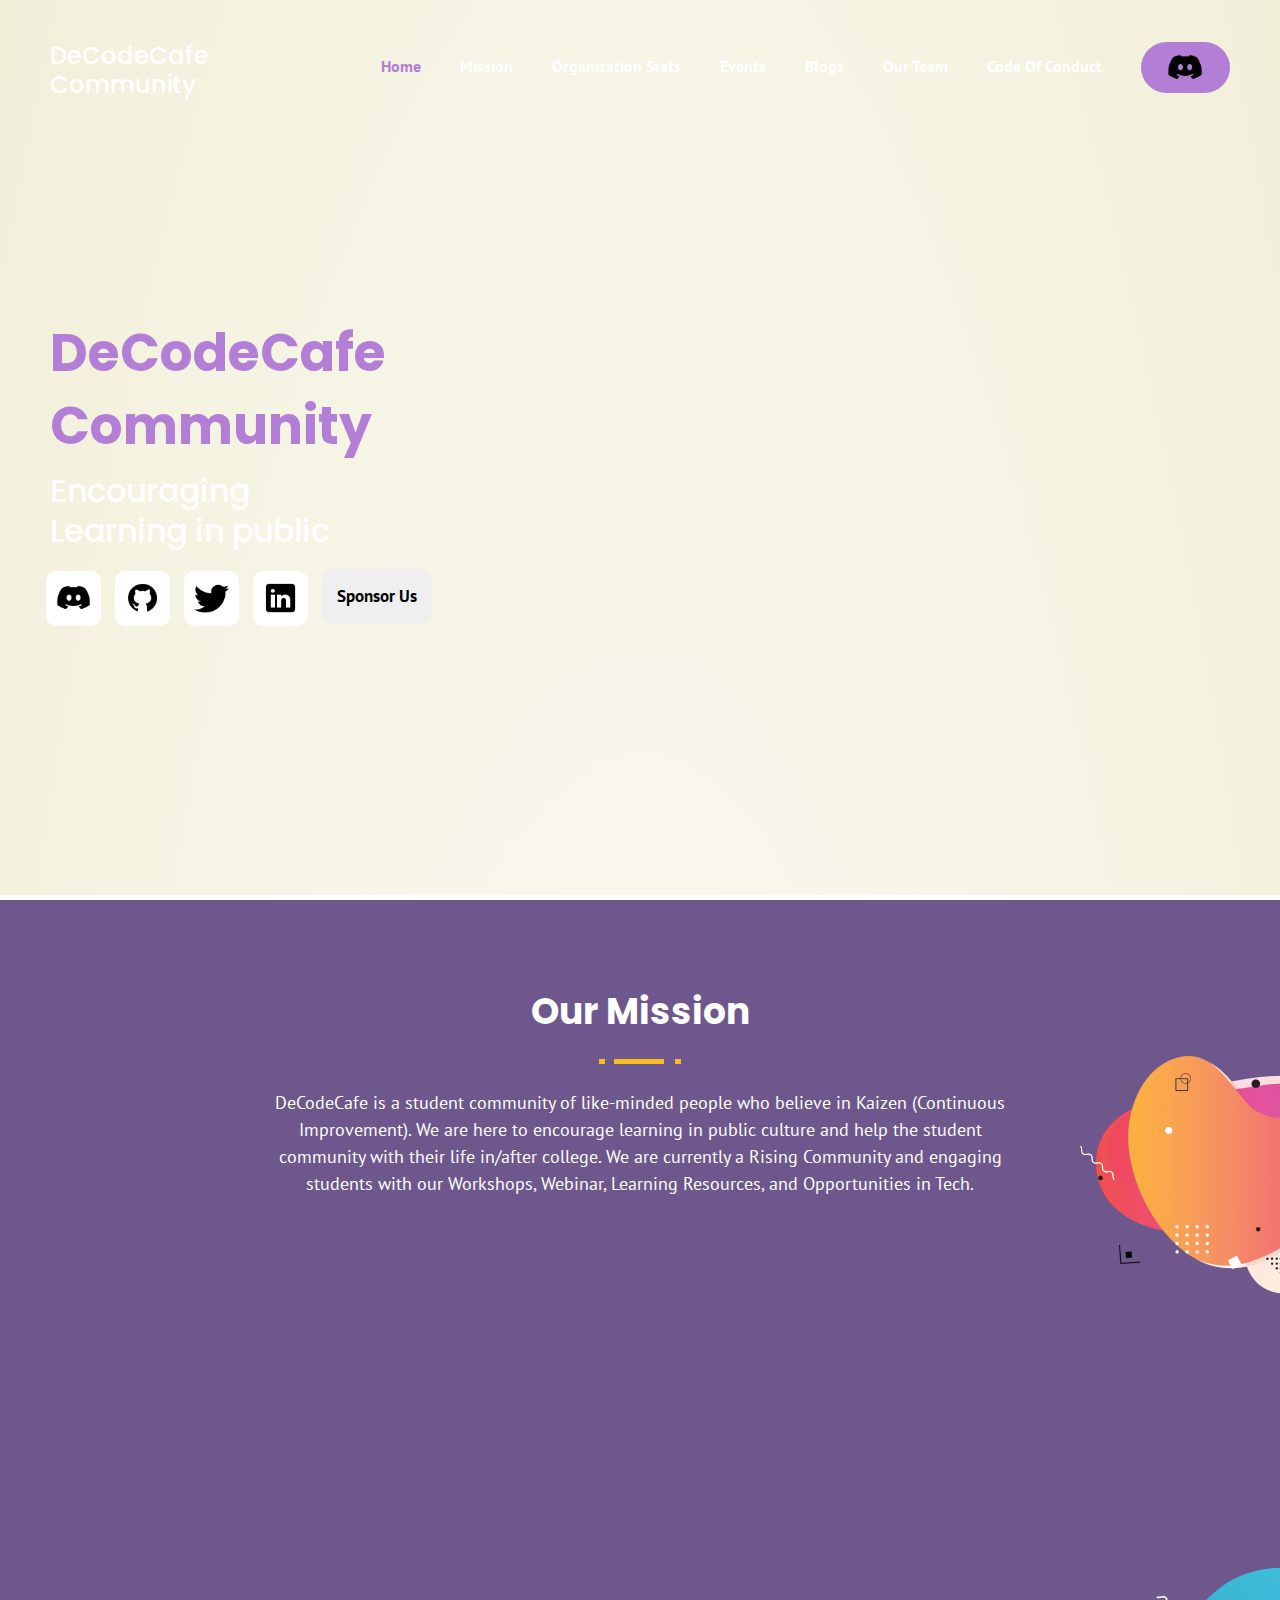
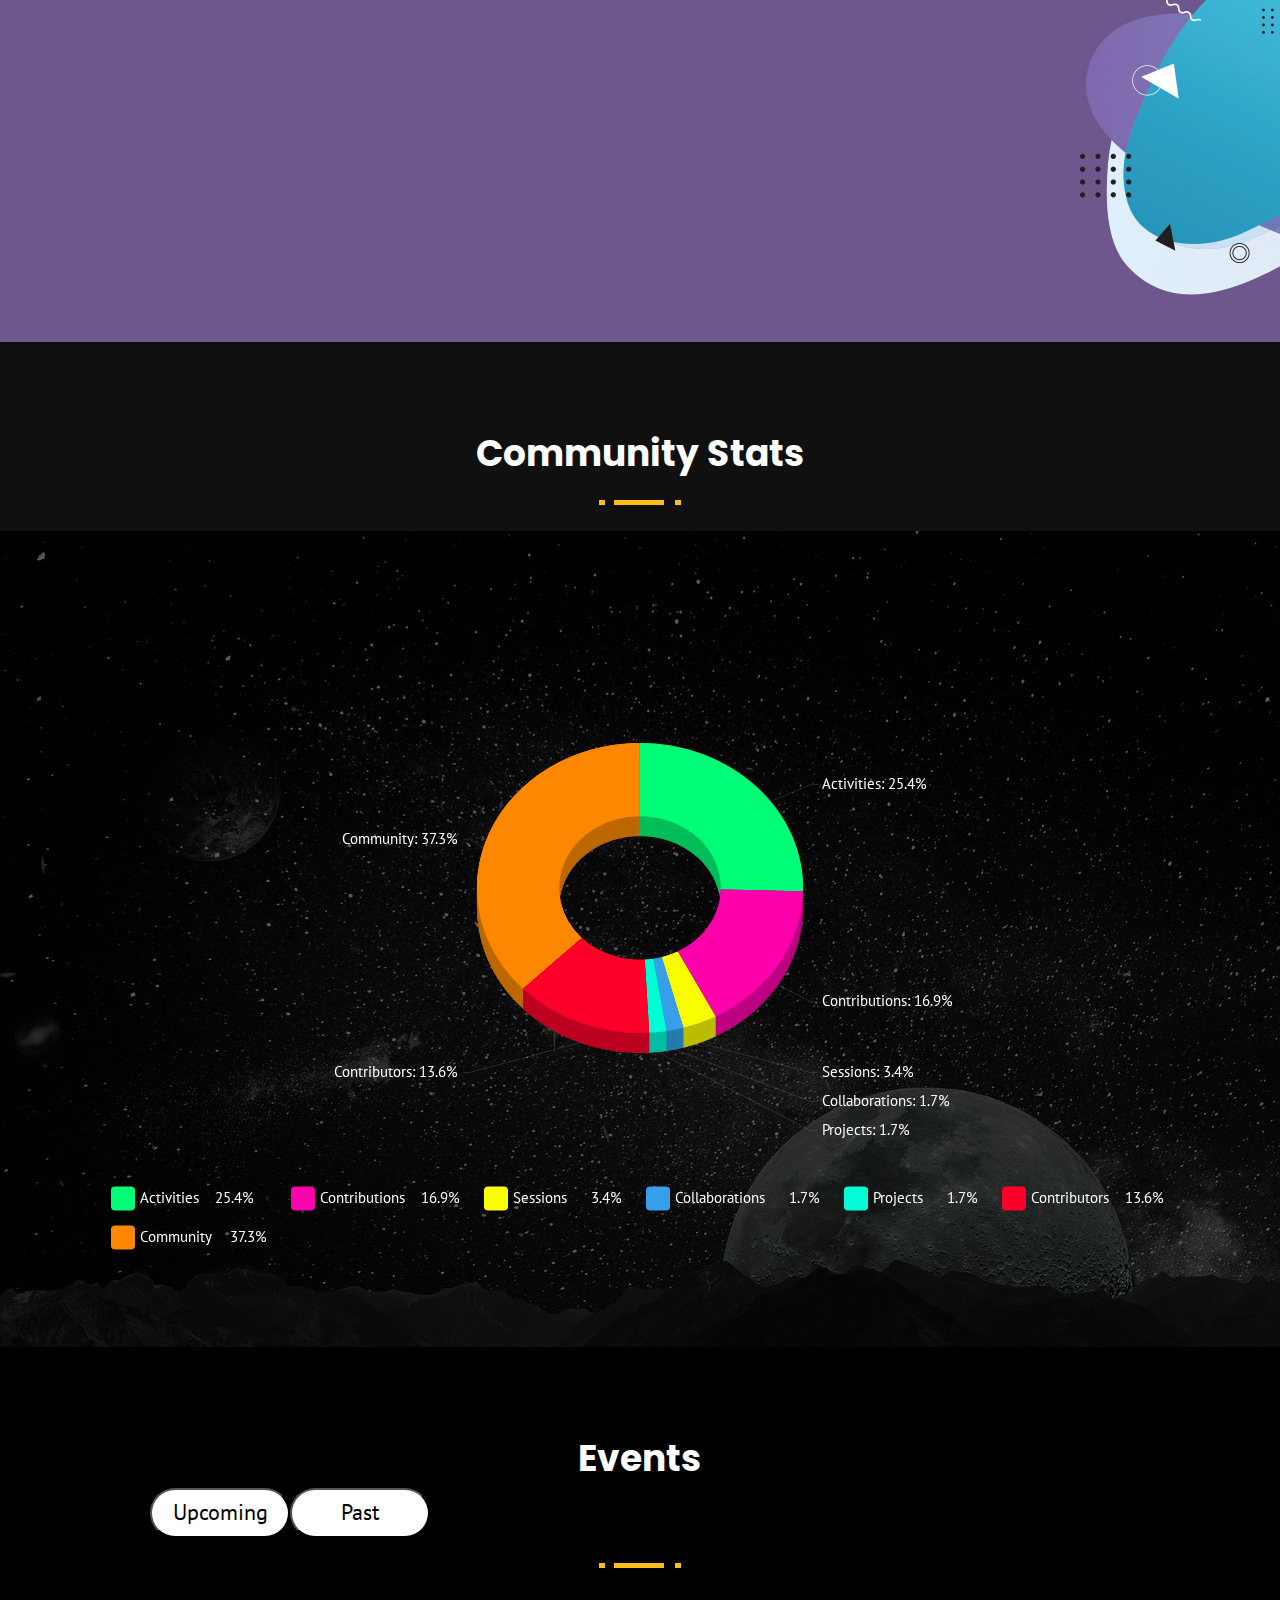
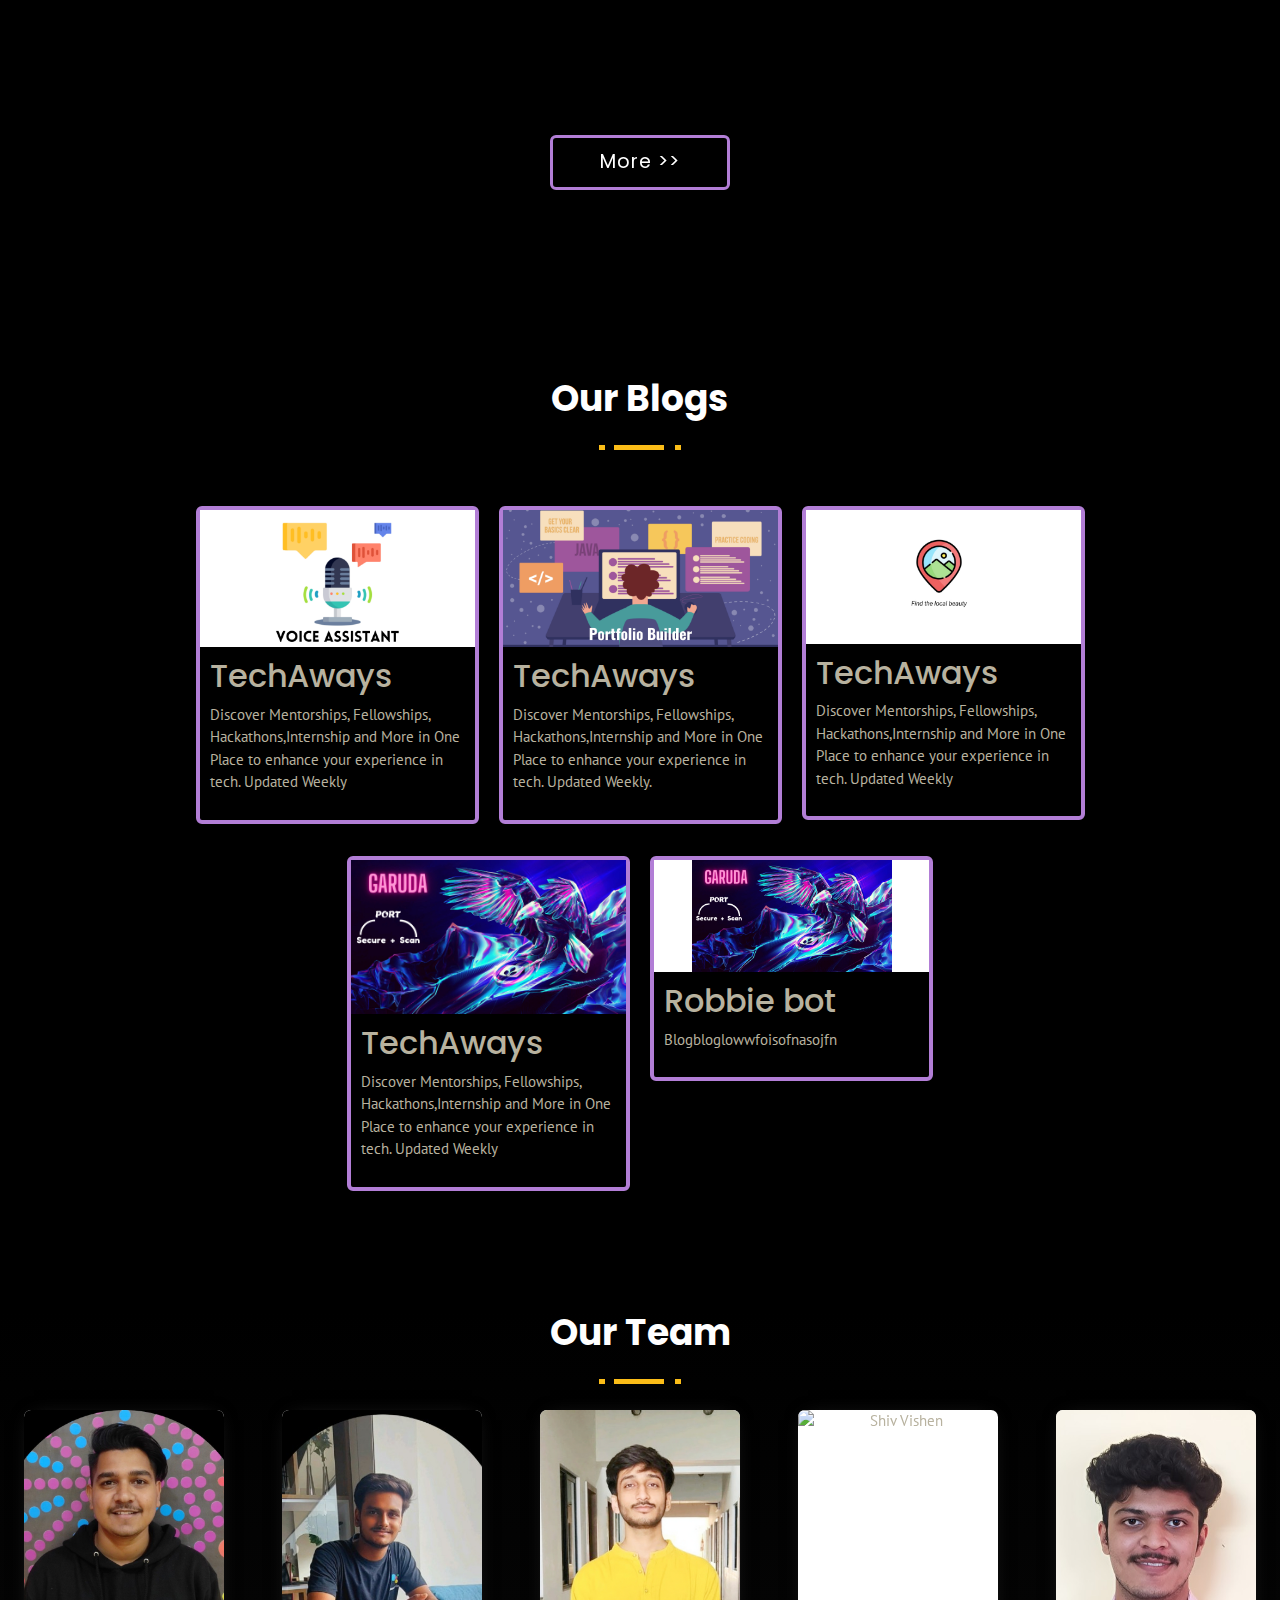
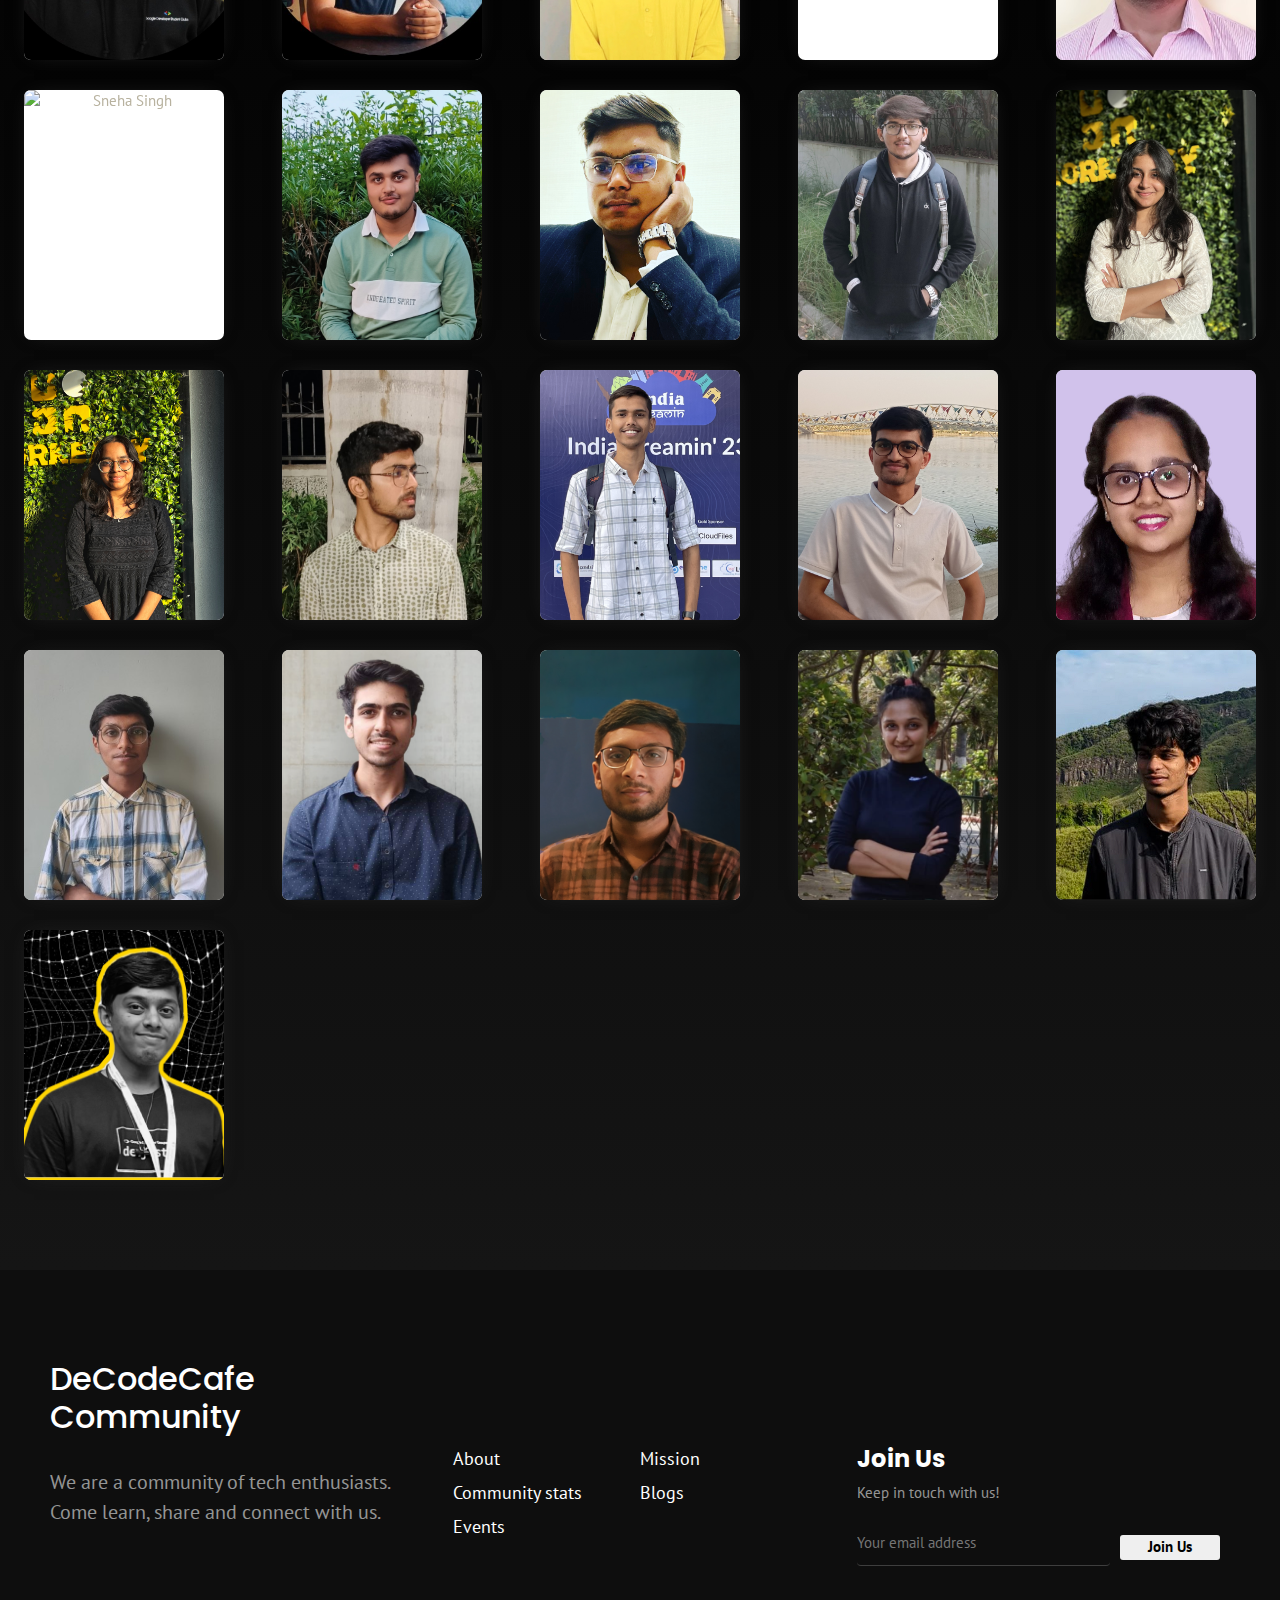
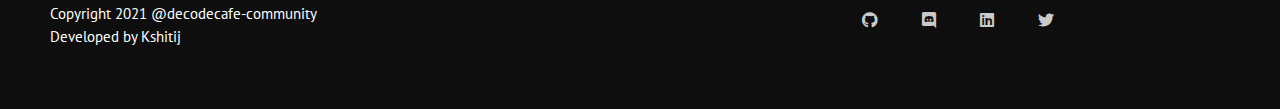
==== commit 0fb51207: "feat: index.html sponsor button redirect" ====
--- a/index.html
+++ b/index.html
@@ -105,6 +105,8 @@
                       src="images/twiiter.png" /></button></a>
                                 <a href="https://www.linkedin.com/company/decodecafe-community" target="_blank"><button
                     class="main-sc-btn"><img src="images/linkedin.png" /></button></a>
+                                <a href="/sponsor.html" target="_blank"><button
+                                    style="padding:15px; border-radius:10px; border:none"><b style="font-size:17px;">Sponsor Us</b></button></a>
                             </div>
 
                         </div>
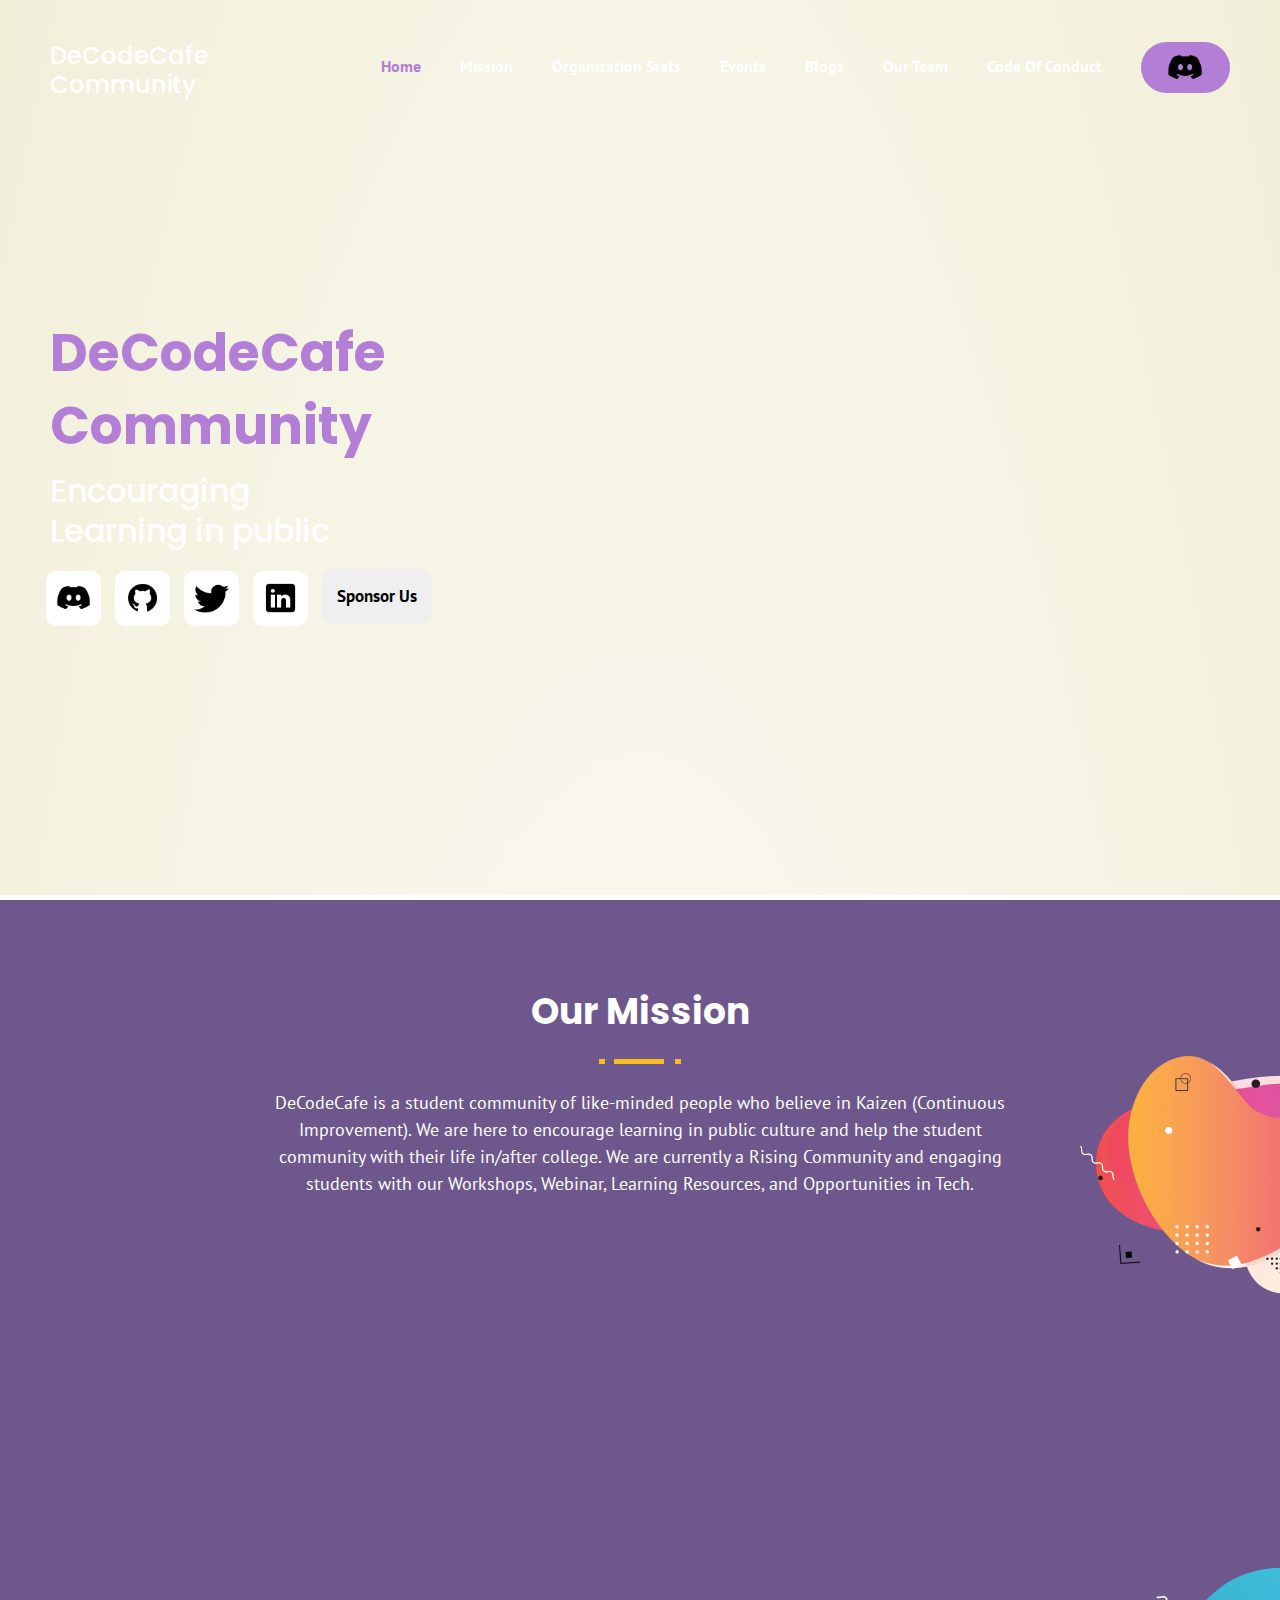
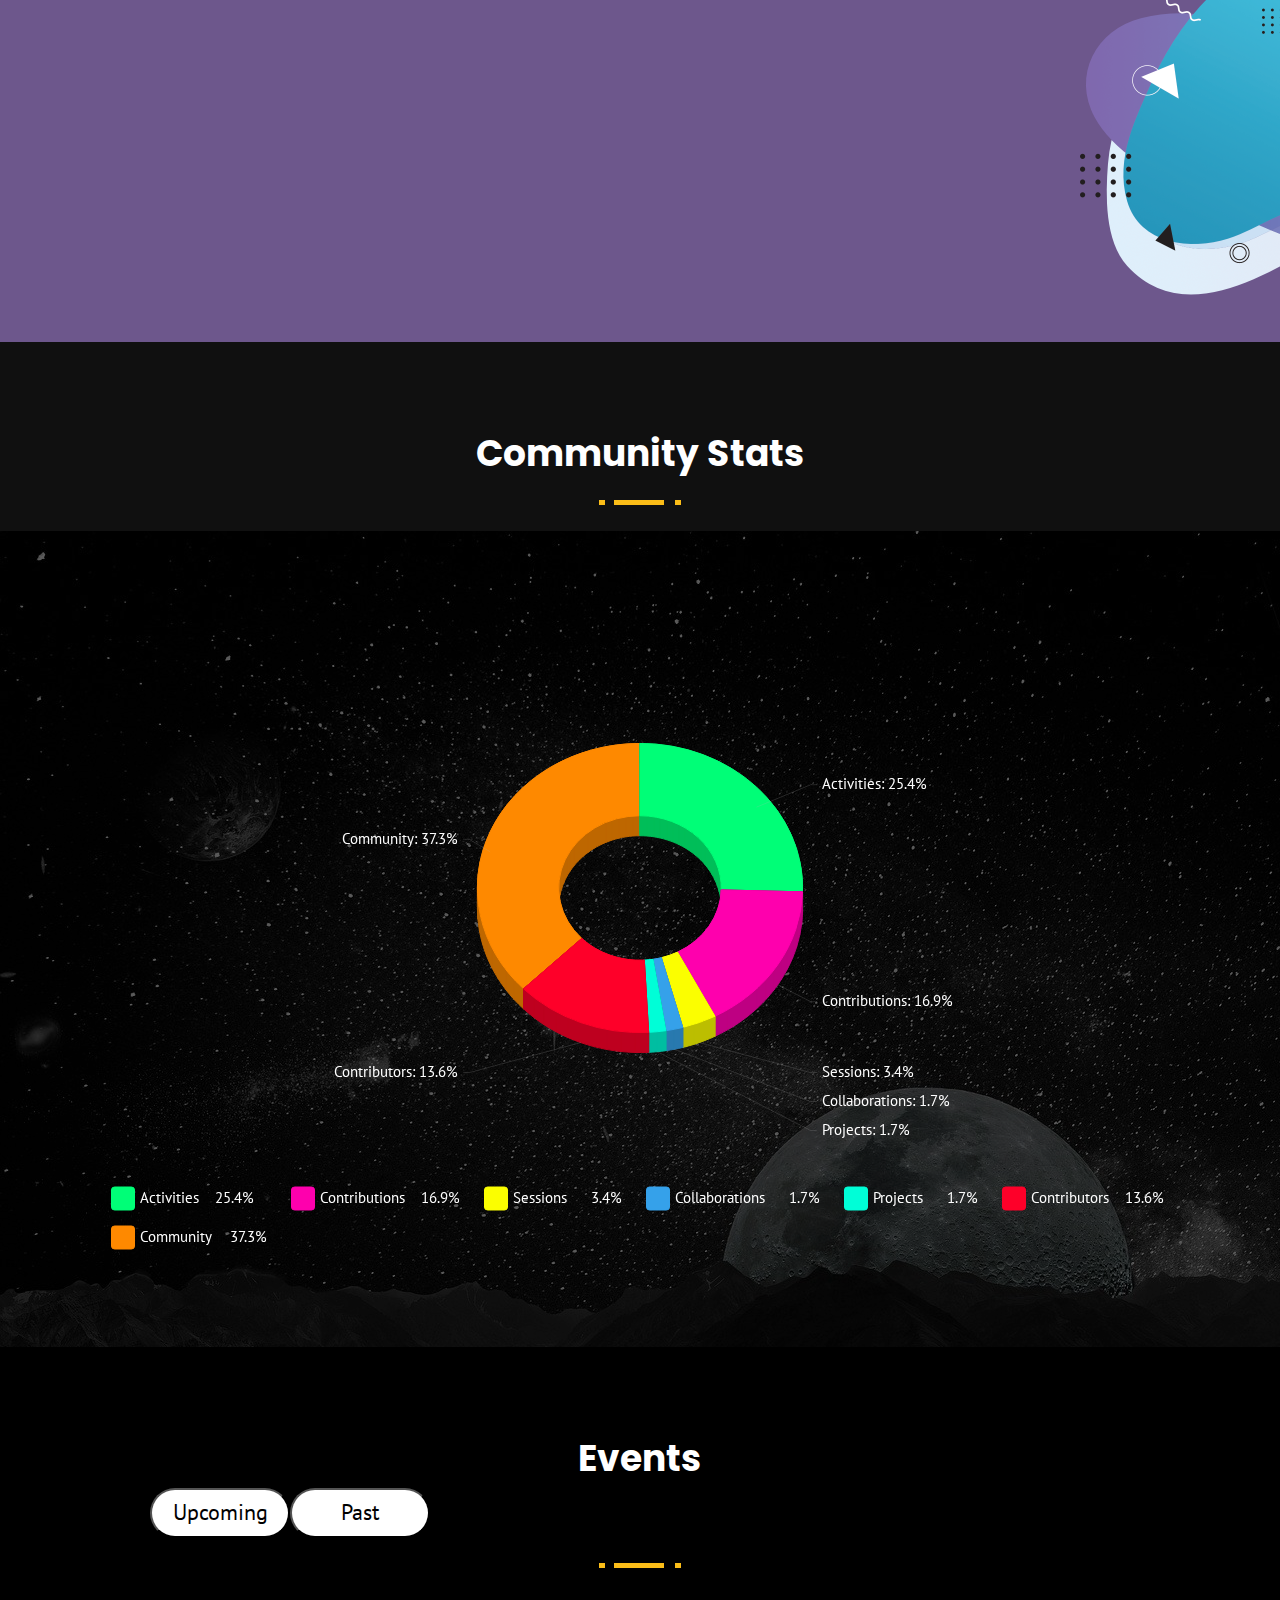
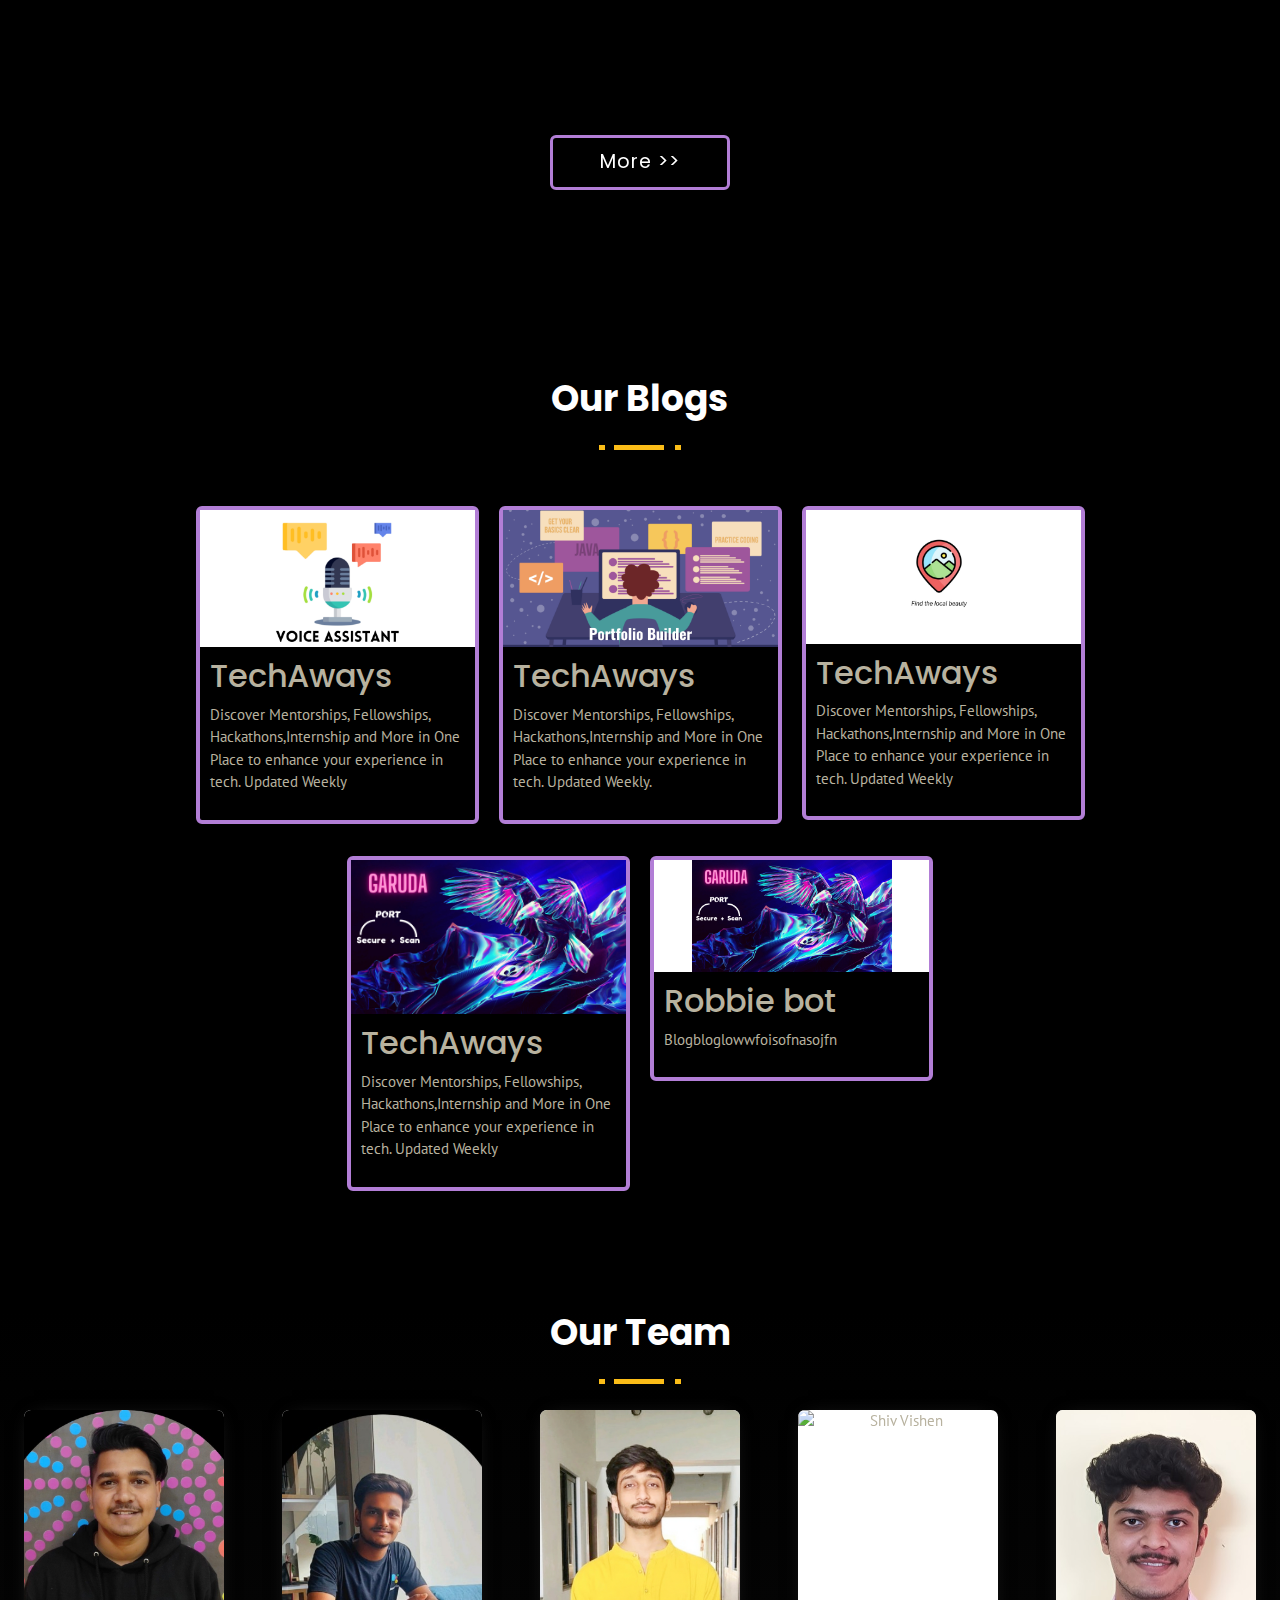
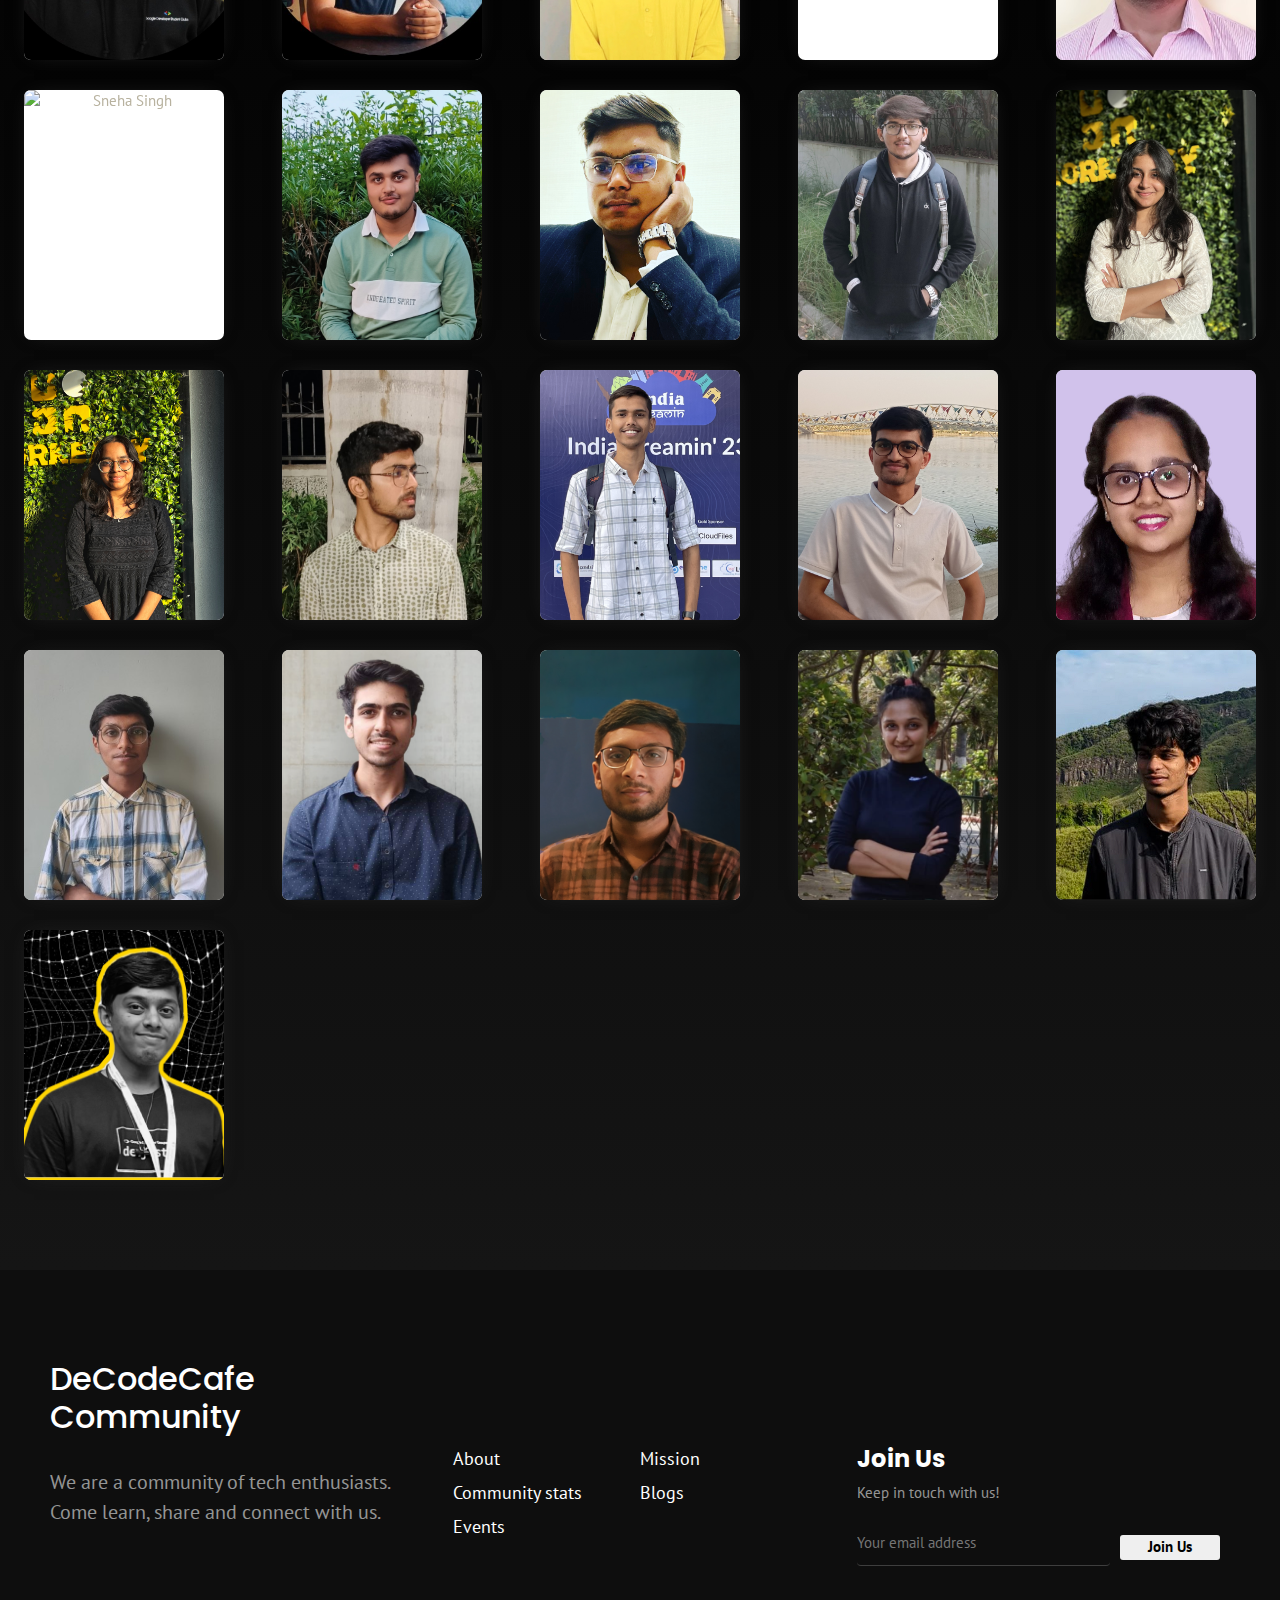
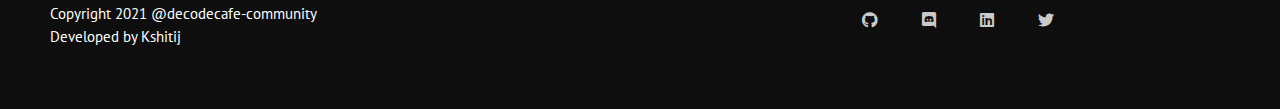
==== commit 5817a9e9: "Update index.html" ====
--- a/index.html
+++ b/index.html
@@ -32,7 +32,7 @@
     <!-- Stylesheets End -->
     <!--[if lt IE 9]><script src="https://cdnjs.cloudflare.com/ajax/libs/html5shiv/3.7.3/html5shiv.js"></script><![endif]-->
     <!--[if lt IE 9]><script src="js/respond.js"></script><![endif]-->
-</head>
+</head> 
 
 <body>
     <!--Main Wrapper Start-->
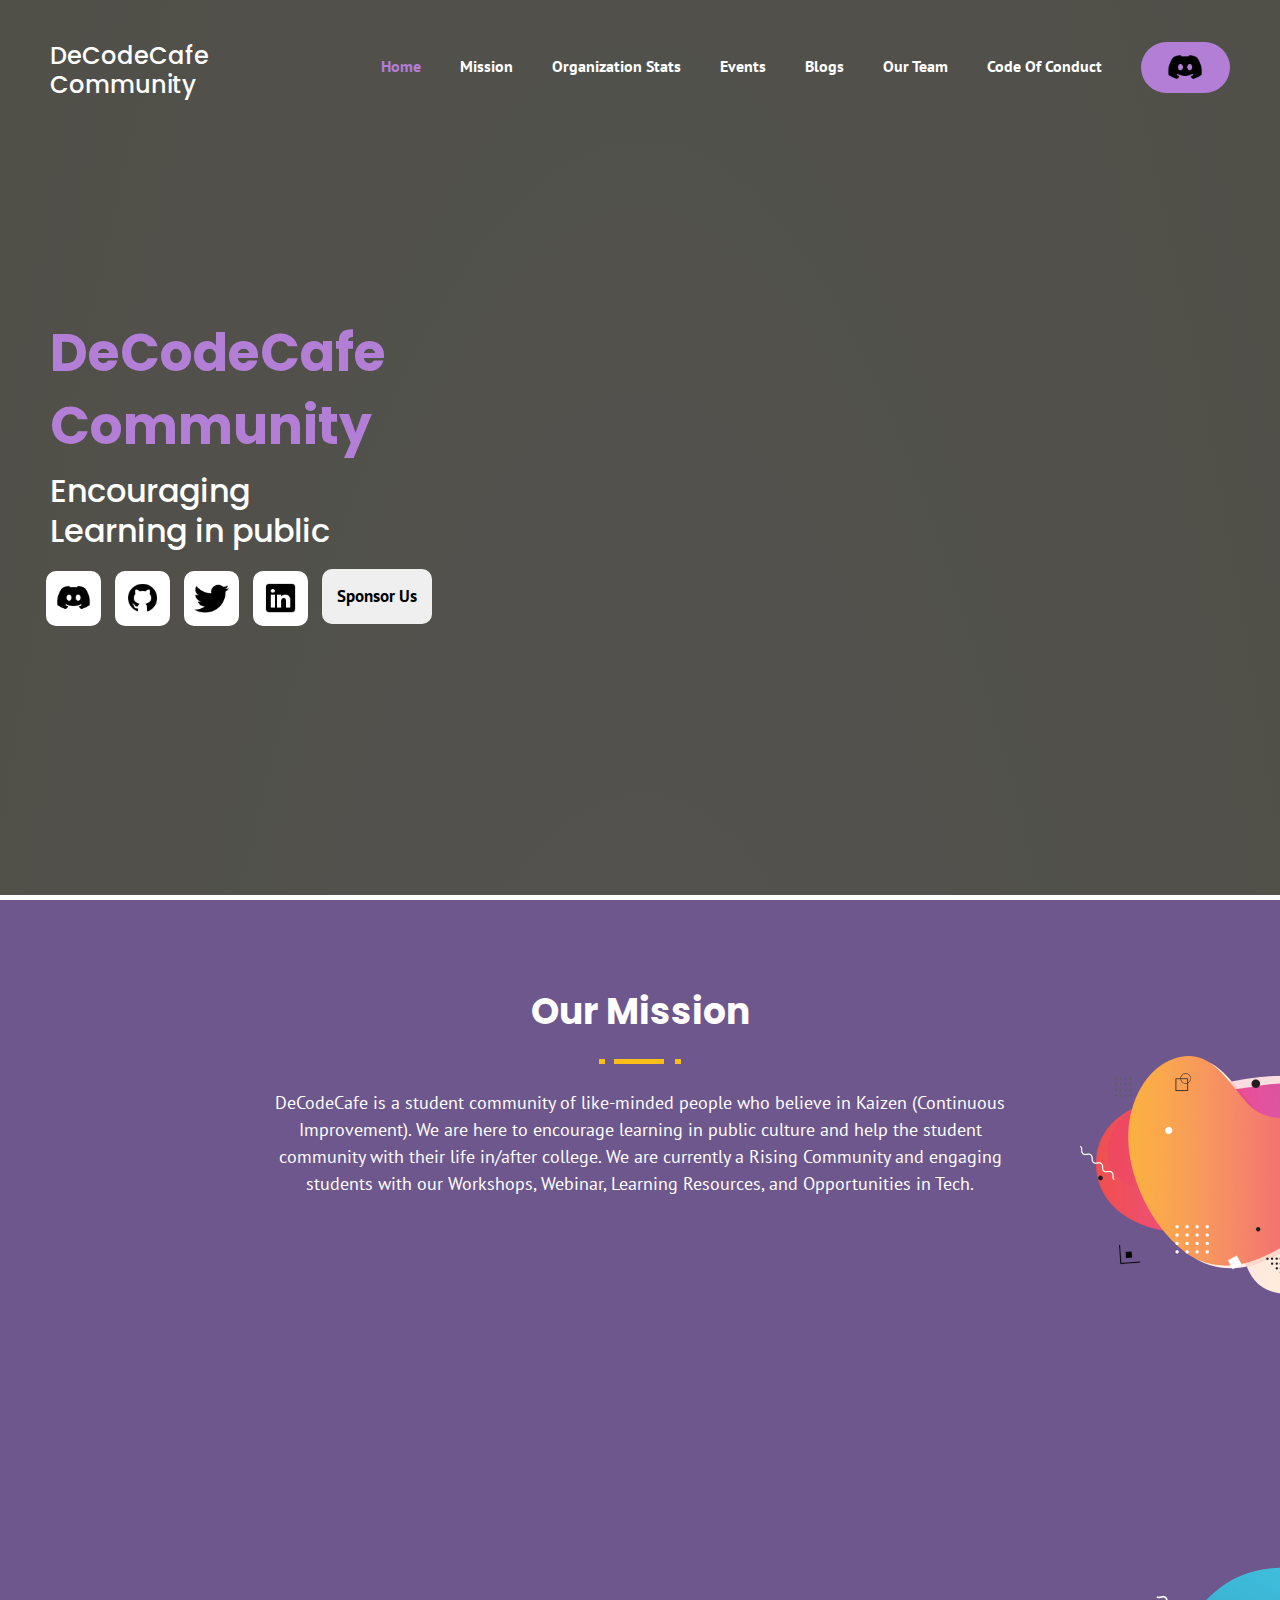
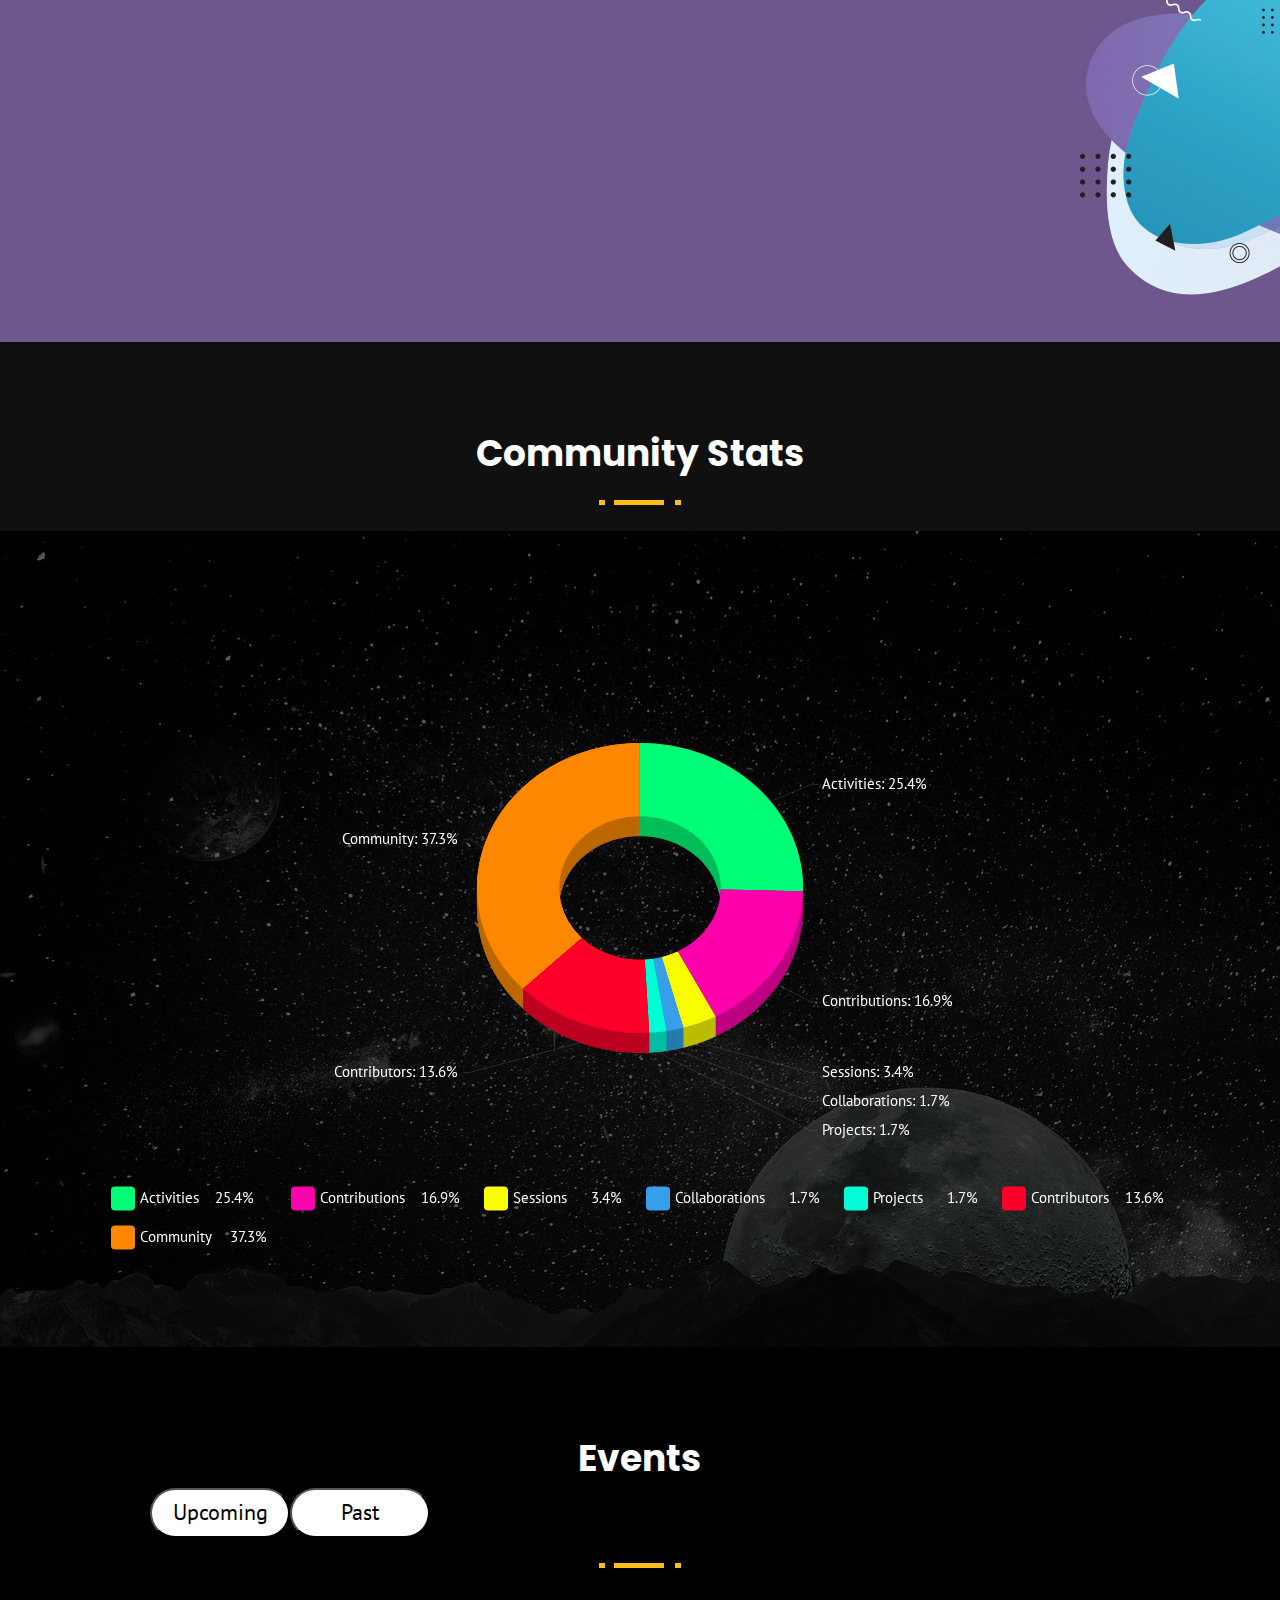
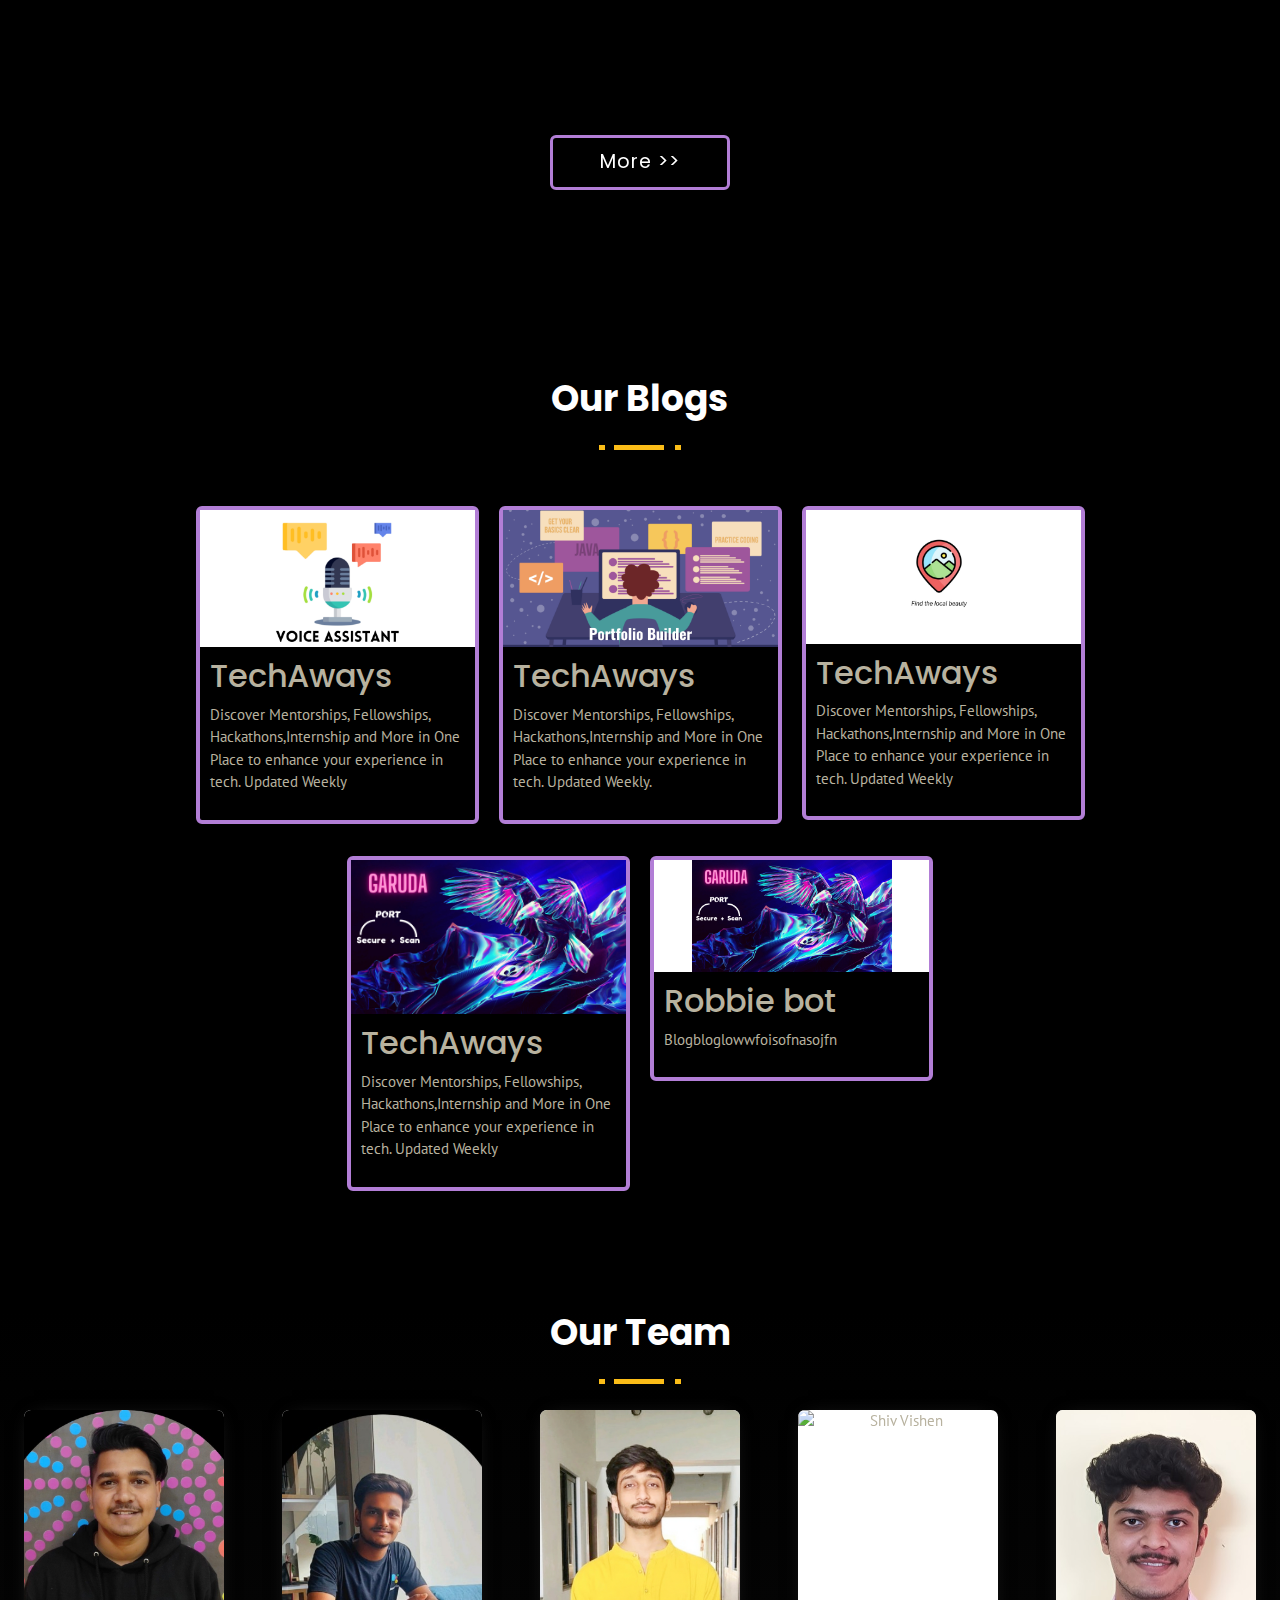
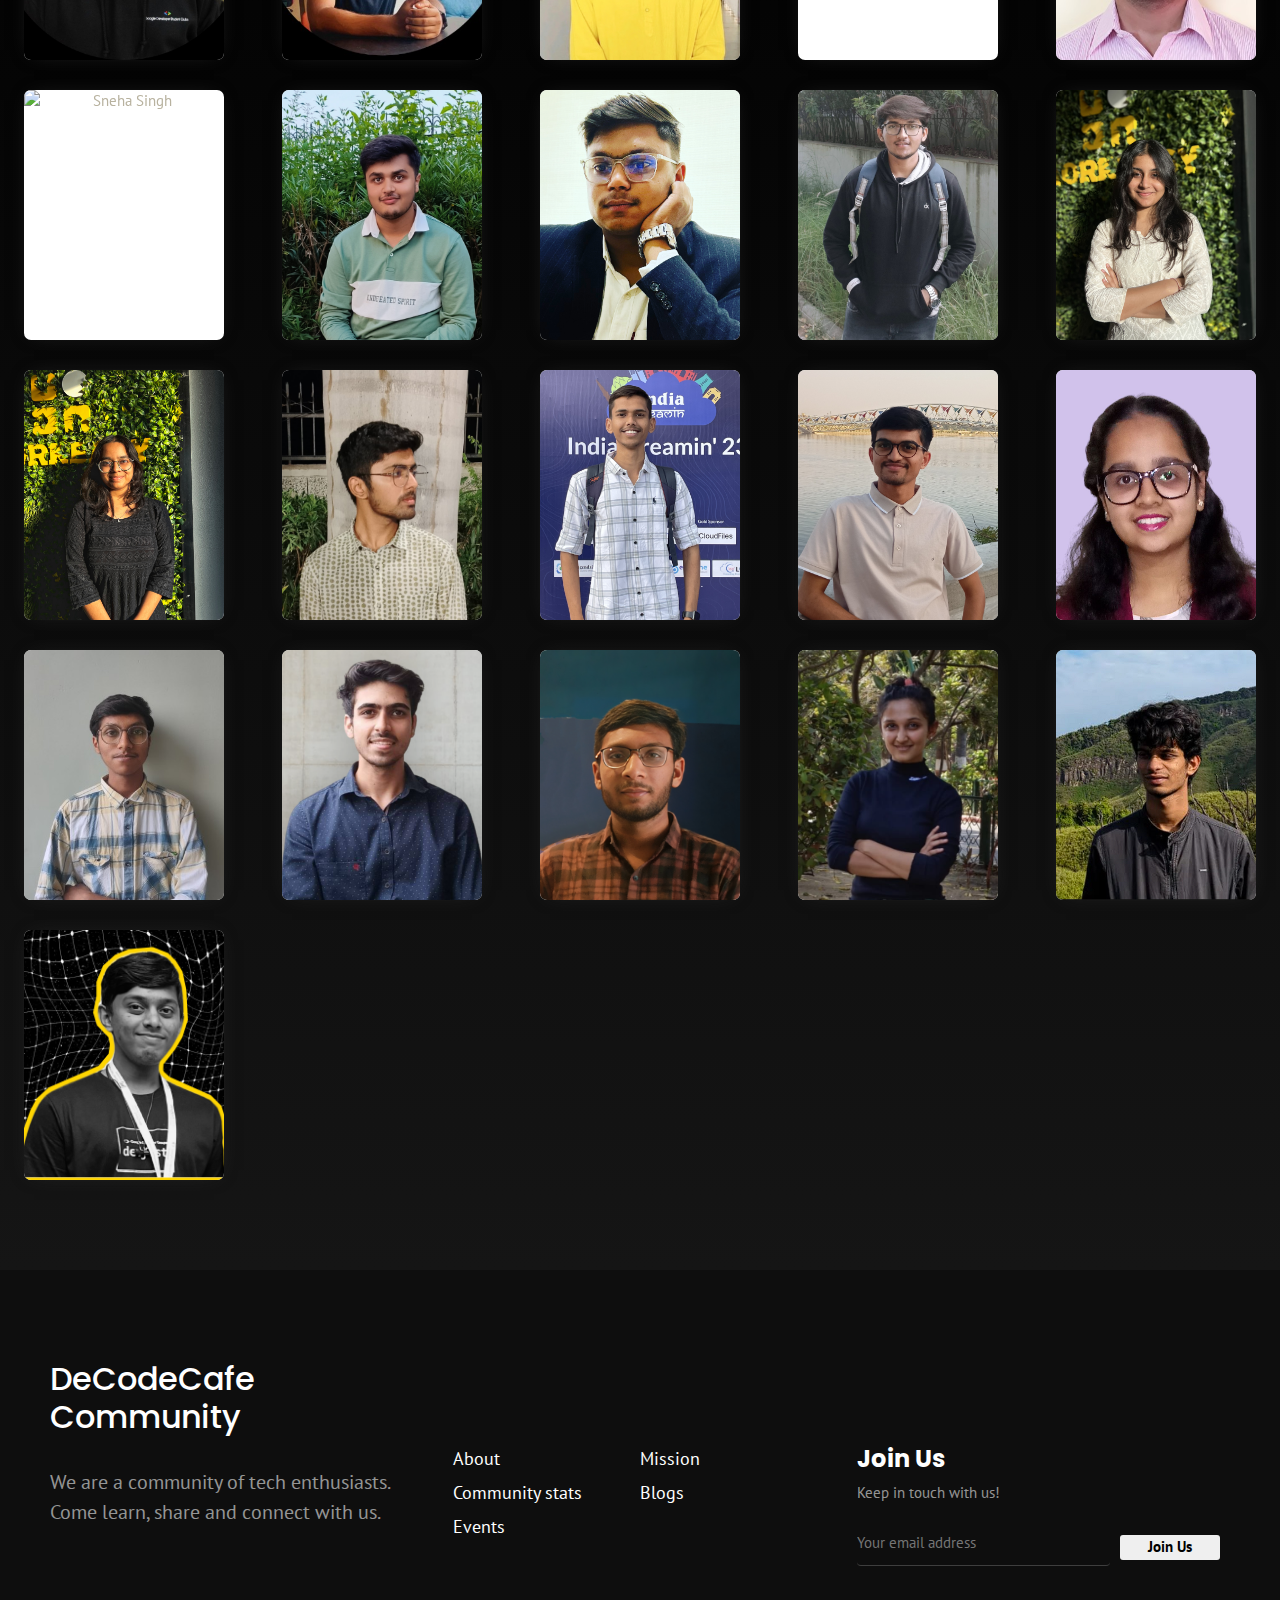
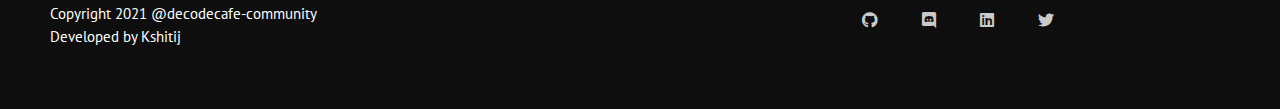
==== commit 0ad230c7: "background animation added" ====
--- a/index.html
+++ b/index.html
@@ -18,7 +18,7 @@
     <link href="https://fonts.googleapis.com/css?family=Poppins:300,400,500,600,700,800" rel="stylesheet" />
     <link rel="stylesheet" type="text/css" href="style.scss">
     <script src="https://s.pageclip.co/v1/pageclip.js" charset="utf-8"></script>
-    <link rel="stylesheet" href="https://s.pageclip.co/v1/pageclip.css" media="screen">
+     <link rel="stylesheet" href="https://s.pageclip.co/v1/pageclip.css" media="screen">
     <!-- Website Title -->
     <title>DecodeCafe</title>
 
@@ -42,13 +42,10 @@
             <div class="container">
                 <div class="row">
                     <div class="col-sm-6 col-md-3 logo bauddhik-logo">
-                        <a href="#" title="DeCodeCafe Community">
-                        </a>
                         <a>
                             <h2 class="logo-txt" style="color: #fff;">
                                 DeCodeCafe Community
                             </h2>
-
                         </a>
                     </div>
                     <div class="col-sm-6 col-md-9 main-menu" style="display: flex; justify-content: flex-end;">
@@ -79,16 +76,16 @@
         <!--Header End-->
 
         <!-- Content Section Start -->
-        <div class="mid-container">
+        <div class="mid-container" >
             <!-- Hero Section Start -->
-            <div class="hero-main platinum-layout white-sec" id="about" style="background-image:url('./images/heroimage/hero9.jpg');background-repeat: no-repeat;background-size: cover;">
+            <div class="hero-main" id="about"  >
                 <div class="animation-circle-main">
                     <div class="c-logo animate">
                     </div>
                     <svg></svg>
                 </div>
                 <!-- Background Animation Ends Here -->
-                <div class="container" style="z-index: 999">
+                <div class="container" style="z-index: 10;">
                     <div class="row align-items-center">
                         <div class="col-sm-12 col-md-6 hero-left">
                             <h1 class="center-name" style="font-weight: bold !important; color: #B27ED6 !important">
@@ -98,14 +95,14 @@
                             </div>
                             <div class="hero-btns popup" style="margin-top: 18px; margin-left: -4px">
                                 <a href="https://discord.gg/qAzMY9jFzd" target="_blank"><button class="main-sc-btn"><img
-                      src="images/discord.png" /></button></a>
-                                <a href="https://github.com/DeCodeCafe" target="_blank"><button class="main-sc-btn"><img
-                      src="images/github.png" /></button></a>
-                                <a href="https://twitter.com/decodecafe_" target="_blank"><button class="main-sc-btn"><img
-                      src="images/twiiter.png" /></button></a>
-                                <a href="https://www.linkedin.com/company/decodecafe-community" target="_blank"><button
-                    class="main-sc-btn"><img src="images/linkedin.png" /></button></a>
-                                <a href="/sponsor.html" target="_blank"><button
+                                src="images/discord.png" /></button></a>
+                                            <a href="https://github.com/DeCodeCafe" target="_blank"><button class="main-sc-btn"><img
+                                src="images/github.png" /></button></a>
+                                            <a href="https://twitter.com/decodecafe_" target="_blank"><button class="main-sc-btn"><img
+                                src="images/twiiter.png" /></button></a>
+                                            <a href="https://www.linkedin.com/company/decodecafe-community" target="_blank"><button
+                                class="main-sc-btn"><img src="images/linkedin.png" /></button></a>
+                                            <a href="/sponsor.html" target="_blank"><button
                                     style="padding:15px; border-radius:10px; border:none"><b style="font-size:17px;">Sponsor Us</b></button></a>
                             </div>
 
@@ -114,6 +111,7 @@
                     </div>
                 </div>
             </div>
+
             <!-- Hero Section End -->
 
             <div class="benefits p-tb white-sec" style="position: relative" id="solution">
@@ -198,7 +196,6 @@
                     </div>
                 </div>
             </div>
-
 
             <!-- Token Structure start -->
             <div class="token-structure p-t white-sec" id="token">
@@ -232,7 +229,6 @@
 
         <!-- Brand logo end -->
     </div>
-
     <!-- workshop section start from here  -->
 
     <div class="workshop_div p-tb" id="event" >
@@ -255,7 +251,6 @@
         </section>
     </div>
     
-
     <!-- workshop section end  -->
 
     <div id="blogs" class="p-tb white-sec dark-bg blog-section">
@@ -472,5 +467,4 @@
    
 
 </body>
-
 </html>
--- a/style.css
+++ b/style.css
@@ -134,7 +134,18 @@
 
 .wrapper {
     overflow: hidden;
-}
+    image-rendering: auto;
+    background-size: 100dvw;
+    animation-name: slidechange;
+    animation-duration: 8s;
+    animation-iteration-count: infinite;
+    animation-timing-function: ease-in-out;
+    animation-fill-mode: backwards; 
+    background-position: top;
+    background-size: contain;
+    background-repeat: no-repeat;
+}
+
 
 input[type="text"],
 input[type="password"],
@@ -491,7 +502,6 @@
     position: absolute;
     top: 0;
     width: 100%;
-    z-index: 1;
     padding-top: 42px;
     padding-bottom: 24px;
     transition: all 300ms;
@@ -502,7 +512,6 @@
     position: relative;
     top: 0;
     width: 100%;
-    z-index: 1;
     padding-top: 15px;
     padding-bottom: 15px;
     transition: all 300ms;
@@ -699,28 +708,18 @@
 
 .hero-main {
     display: flex;
-    padding-top: 100px;
+    /* padding-top: 100px; */
     color: #fff;
     position: relative;
-    background-size: cover;
-    background-position: center;
-    background-repeat: no-repeat;
     height: 100vh;
+    width: 100dvw;
+    z-index: 5 ;
     padding-bottom: 60px;
     padding-top: 60px;
     overflow: hidden;
     align-items: center;
     border-bottom: 5px solid #ffffff;
-}
-
-.hero-main:before {
-    position: absolute;
-    background: rgba(0, 0, 0, 0.9);
-    content: "";
-    left: 0;
-    top: 0;
-    height: 100%;
-    width: 100%;
+    background-color: rgba(0, 0, 0, 0.67);
 }
 
 .layout-2 .hero-left p {
@@ -1844,10 +1843,10 @@
     z-index: 2;
 }
 
-.platinum-layout.hero-main::before {
+/* .platinum-layout.hero-main::before {
     opacity: 0;
     visibility: hidden;
-}
+} */
 
 .platinum-animation {
     height: 740px;
@@ -2131,6 +2130,7 @@
     transition: all 1000ms 1.5s ease;
 }
 
+
 .mercury-layout.hero-main .container,
 .hero-main.mercury-layout .row {
     height: 100%;
@@ -2141,9 +2141,9 @@
     background-position: center right !important;
 }
 
-.mercury-layout.hero-main::before {
+/* .mercury-layout.hero-main::before {
     display: none;
-}
+} */
 
 
 /*
@@ -2743,6 +2743,27 @@
     transform: translateX(-50%);
     bottom: 0;
     transition: all 1000ms;
+}
+/* #about{
+    background-color: rgba(0, 0, 0, 0.28) !important;
+    z-index: 2;
+} */
+@keyframes slidechange {
+    0%{
+        background-image: url("images/background.jpeg");
+    }
+    25%{
+        background-image: url("images/back3.jpeg");
+    }
+    50%{
+        background-image: url("images/back5.jpeg");
+    }
+    75%{
+        background-image: url("images/back6.jpeg");
+    }
+    100%{
+        background-image: url("images/back4.jpeg");
+    }
 }
 
 .visible.about-mercury-animation .mercury-base {
--- a/css/responsive.css
+++ b/css/responsive.css
@@ -57,6 +57,10 @@
   }
 }
 @media only screen and (max-width: 1199px) {
+
+  .wrapper{
+    background-size: 130dvw;
+  }
   nav ul li {
     margin-left: 30px;
   }
@@ -524,6 +528,7 @@
   }
 }
 @media (min-width: 768px) and (max-width: 991px) {
+  
   .container {
     max-width: calc(100% - 48px);
   }
@@ -575,6 +580,13 @@
   }
 }
 @media (min-width: 30px) and (max-width: 767px) {
+  .wrapper{
+    animation: none;
+  }
+  .hero-main{
+    background-image: url('/images/heroimage/hero9.jpg');
+    background-size: cover;
+  }
   .container {
     max-width: calc(100% - 24px) !important;
   }
@@ -1453,6 +1465,7 @@
   }
 }
 @media only screen and (max-height: 766px) {
+  
   .hero-main {
     min-height: 100vh;
     height: auto;
